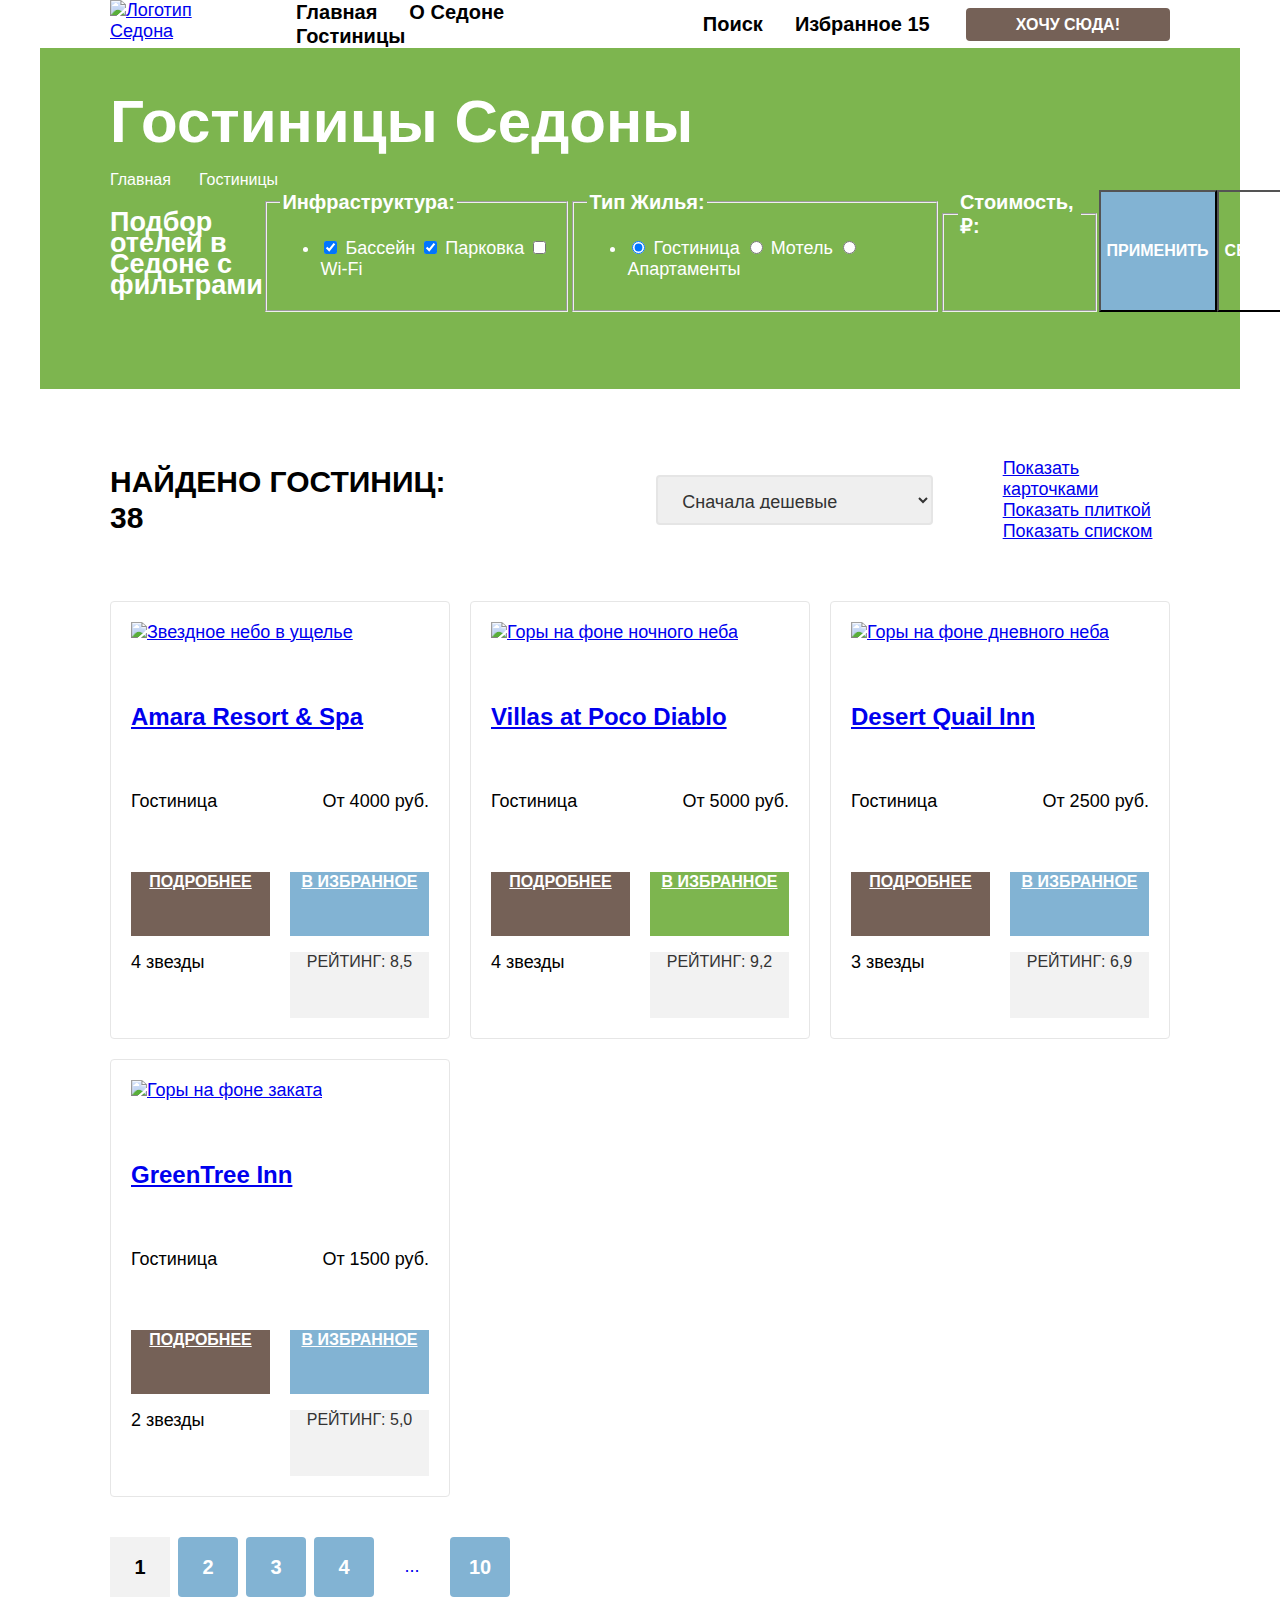
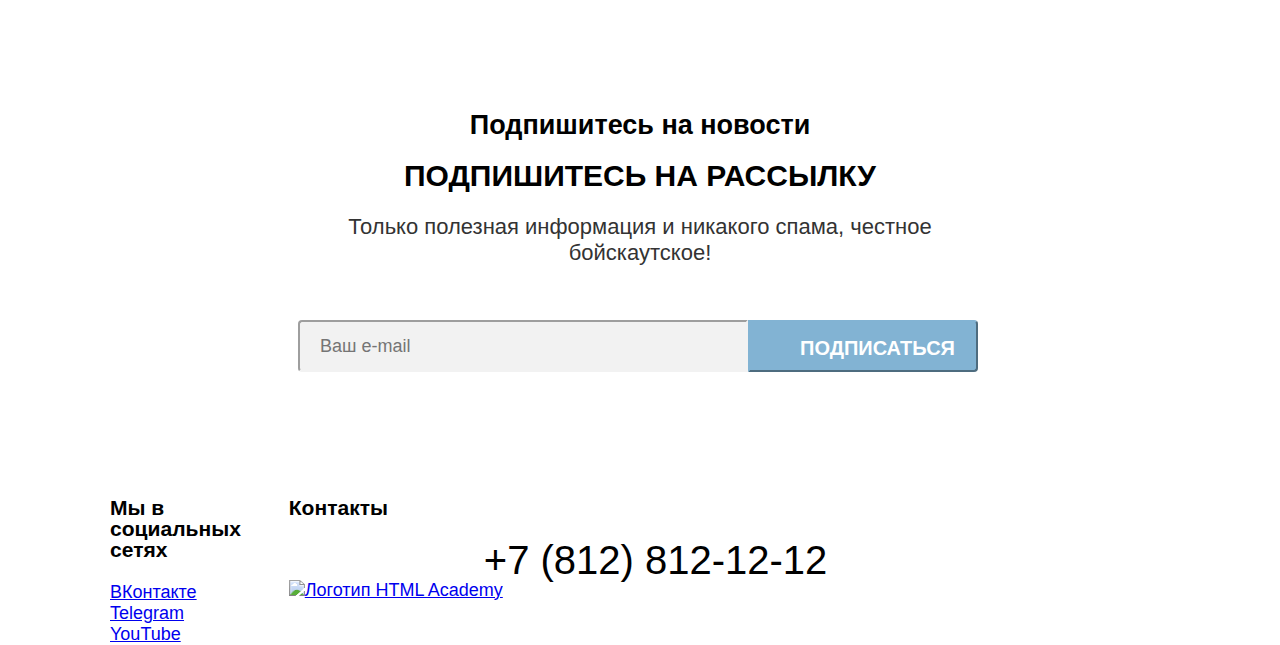
==== hotels.html @ db4caa4a "Сделала карточки товаров грид-контейнерами" ====
<!DOCTYPE html>
<html lang="ru">

  <head>
    <meta charset="utf-8">
    <title>HTML Academy: Седона</title>
    <link rel="stylesheet" href="styles/styles.css">
  </head>

  <body>
    <header class="main-header">
      <nav class="navigation">
        <a class="navigation-logo" href="index.html">
          <img class="header-logo" alt="Логотип Седона" src="images/logo-sedona.png" width="140" height="70.05 ">
        </a>

        <ul class="navigation-list">
          <li class="navigation-item">
            <a class="navigation-link" href="#">Главная</a>
          </li>
          <li class="navigation-item">
            <a class="navigation-link" href="#">О Седоне</a>
          </li>
          <li class="navigation-item">
            <a class="navigation-link  navigation-link-current" href="hotels.html">Гостиницы</a>
          </li>
        </ul>

        <ul class="navigation-list navigation-user">
          <li class="navigation-item">
            <a class="navigation-link" href="search.html">
              <span class="visually-hidden">Поиск</span>
            </a>
          </li>
          <li class="navigation-item">
            <a class="navigation-link" href="favorites.html">
              <span class="visually-hidden">Избранное</span>
              <span class="notifications-badge">15</span>
            </a>
          </li>
          <li class="navigation-item">
            <a class="button-want-here" href="#">ХОЧУ СЮДА!</a>
          </li>
        </ul>
      </nav>
    </header>


      <main class="main-container main-inner">
        <div class="select-hotels">
        <header class="inner-header">
          <h1 class="inner-header-title">Гостиницы Седоны</h1>
          <ol class="breadcrumbs">
            <li class="breadcrumbs-item">
              <a class="breadcrumbs-link" href="index.html">
                <span class="visualli-hidden">Главная</span>
              </a>
            </li>
            <li class="breadcrumbs-item">
              <a class="breadcrumbs-link" href="#">Гостиницы</a>
            </li>
          </ol>
        </header>

        <section class="catalog-hotels">
          <h2 class="visualli-hidden">Подбор отелей в Седоне с фильтрами</h2>
          <form class="catalog-filter" action="https://echo.htmlacademy.ru/" method="get">

            <div class="filter-group">
            <fieldset class="catalog-filter-group">
              <legend class="catalog-filter-title">Инфраструктура:</legend>
              <ul class="catalog-filter-list">
                <li class="catalog-filter-item">
                  <label class="control">
                    <input class="control-input" type="checkbox" name="pool" checked>
                    Бассейн
                  </label>
                  <label class="control">
                    <input class="control-input" type="checkbox" name="parking" checked>
                    Парковка
                  </label>
                  <label class="control">
                    <input class="control-input" type="checkbox" name="wi-fi">
                    Wi-Fi
                  </label>
                </li>
              </ul>
            </fieldset>

            <fieldset class="catalog-filter-group">
              <legend class="catalog-filter-title">Тип Жилья:</legend>
              <ul class="catalog-filter-list">
                <li class="catalog-filter-item">
                  <label class="control">
                    <input class="control-input" type="radio" name="hotels-group" value="hotel" checked>
                    Гостиница
                  </label>
                  <label class="control">
                    <input class="control-input" type="radio" name="hotels-group" value="motel">
                    Мотель
                  </label>
                  <label class="control">
                    <input class="control-input" type="radio" name="hotels-group" value="apartments">
                    Апартаменты
                  </label>
                </li>
              </ul>
            </fieldset>

            <fieldset class="catalog-filter-group">
              <legend class="catalog-filter-title">Стоимость, ₽:</legend>
            </fieldset>

            <button class="button-filter" type="submit">Применить</button>
            <button class="button-clear" type="reset">Сбросить</button>
          </div>
          </form>
        </section>
      </div>

    <section class="hotel-cards">
      <div class="sorting-container">
      <h2 class="catalog-hotels-title">Найдено гостиниц: <span>38</span></h2>
      <select class="select-control" arial-label="Сортировка">
        <option value="cheap">Сначала дешевые</options>
        <option value="popular">Сначала популярные</options>
        <option value="expensive">Сначала дорогие</options>
      </select>

      <ul class="view-buttons">
        <li class="view-button-item">
          <a class="view-button-title" href="catalog.html?view=card">
            <span class="visually-hidden">Показать карточками</span>
            <span class="item-card"></span>
          </a>
        </li>
        <li class="view-button-item">
          <a class="view-button-title" href="catalog.html?view=tile">
            <span class="visually-hidden">Показать плиткой</span>
            <span class="item-tile"></span>
          </a>
        </li>
        <li class="view-button-item">
          <a class="view-button-title" href="catalog.html?view=list">
            <span class="visually-hidden">Показать списком</span>
            <span class="item-lisy"></span>
          </a>
        </li>
      </ul>
    </div>
    </section>

      <!-- Еще можно так написать, кнопки переключения, верно? В чем различие?
        <a href="#" class="button button-light">
          <span class="visually-hidden">Показать список</span>
        </a>
        <a class="button" href="#">
          <span class="visually-hidden">Показать карточки</span>
        </a>
 -->

      <ul class="product-list">
        <li class="product-card">
          <a class="product-card-link" href="#">
            <img class="product-card-image" src="images/hotels/AmaraResort.jpg" width="300" height="212"
              alt="Звездное небо в ущелье">
          </a>
          <a class="product-card-link" href="#">
            <h3 class="product-card-title">Amara Resort & Spa</h3>
          </a>
          <p class="product-card-type">Гостиница</p>
          <p class="product-card-price">От 4000 руб.</p>
          <a class="product-card-button" href="#">Подробнее</a>
          <a class="add-favorites-button" href="#">В избранное</a>
          <p class="product-card-stars product-card=1"><span class="visually-hidden">4 звезды</span></p>
          <p class="product-card-rating">Рейтинг: <span>8,5</span></p>
        </li>

        <li class="product-card">
          <a class="product-card-link" href="#">
            <img class="product-card-image" src="images/hotels/PocoDiablo.jpg" width="300" height="212"
              alt="Горы на фоне ночного неба">
          </a>
          <a class="product-card-link" href="#">
            <h3 class="product-card-title">Villas at Poco Diablo</h3>
          </a>
          <p class="product-card-type">Гостиница</p>
          <p class="product-card-price">От 5000 руб.</p>
          <a class="product-card-button" href="#">Подробнее</a>
          <a class="add-favorites-button take-button" href="#">В избранное</a>
          <p class="product-card-stars product-card=2"><span class="visually-hidden">4 звезды</span></p>
          <p class="product-card-rating">Рейтинг: <span>9,2</span></p>
        </li>

        <li class="product-card">
          <a class="product-card-link" href="#">
            <img class="product-card-image" src="images/hotels/DesertQuail.jpg" width="300" height="212"
              alt="Горы на фоне дневного неба">
          </a>
          <a class="product-card-link" href="#">
            <h3 class="product-card-title">Desert Quail Inn</h3>
          </a>
          <p class="product-card-type">Гостиница</p>
          <p class="product-card-price">От 2500 руб.</p>
          <a class="product-card-button" href="#">Подробнее</a>
          <a class="add-favorites-button" href="#">В избранное</a>
          <p class="product-card-stars product-card=3"><span class="visually-hidden">3 звезды</span></p>
          <p class="product-card-rating">Рейтинг: <span>6,9</span></p>
        </li>

        <li class="product-card">
          <a class="product-card-link" href="#">
            <img class="product-card-image" src="images/hotels/GreenTree.jpg" width="300" height="212"
              alt="Горы на фоне заката">
          </a>
          <a class="product-card-link" href="#">
            <h3 class="product-card-title">GreenTree Inn</h3>
          </a>
          <p class="product-card-type">Гостиница</p>
          <p class="product-card-price">От 1500 руб.</p>
          <a class="product-card-button" href="#">Подробнее</a>
          <a class="add-favorites-button" href="#">В избранное</a>
          <p class="product-card-stars product-card=4"><span class="visually-hidden">2 звезды</span></p>
          <p class="product-card-rating">Рейтинг: <span>5,0</span></p>
        </li>
      </ul>


      <ul class="pagination">
        <li class="pagination-item pagination-current">
          <a class="pagination-link pagination-current">1</a>
        </li>
        <li class="pagination-item">
          <a class="pagination-link" href="#">2</a>
        </li>
        <li class="pagination-item">
          <a class="pagination-link" href="#">3</a>
        </li>
        <li class="pagination-item">
          <a class="pagination-link" href="#">4</a>
        </li>
        <li class="pagination-item pagination-choose">
          <a class="pagination-choose-page" href="#">...</a>
        </li>
        <li class="pagination-item">
          <a class="pagination-link" href="#">10</a>
        </li>
      </ul>
    </section>

    <section class="newsletter">
      <h2 class="subscribe-title">Подпишитесь на новости</h2>
      <p class="text-about">Подпишитесь на рассылку</p>
      <p class="text-reasons">Только полезная информация и никакого спама, честное бойскаутское!</p>
      <form class="newsletter-form" action="https://echo.htmlacademy.ru/" method="post">
        <input class="mail-field-white" type="email" name="newsletter-email" id="newsletter-email" placeholder="Ваш e-mail"
          required>
        <button class="newsletter-button" type="submit">
          <span>Подписаться</span>
        </button>
      </form>
    </section>

    </main>




    <footer class="main-footer">
      <div class="page-footer-container">
      <section class="footer-sotial-media">
        <h3 class="visually-hidden">Мы в социальных сетях</h3>
        <ul class="social-media" title="Ссылки на социальные сети">
          <li class="social-img">
            <a class="social-link" href="https://vk.com/htmlacademy">
              <span class="visually-hidden">ВКонтакте</span>
            </a>
          </li>
          <li class="social-img">
            <a class="social-link" href="https://t.me/htmlacademy">
              <span class="visually-hidden">Telegram</span>
            </a>
          </li>
          <li class="social-img">
            <a class="social-link" href="https://www.youtube.com/user/htmlacademyru">
              <span class="visually-hidden">YouTube</span>
            </a>
          </li>
        </ul>
      </section>

      <section class="footer-contacts">
        <h3 class="visually-hidden">Контакты</h3>
        <a class="footer-phone" href="tel:+78128121212">+7 (812) 812-12-12</a>
        <a class="logo-link-academy" href="https://htmlacademy.ru/intensive/htmlcss">
          <img class="foter-logo-academy" src="images/logo-html-academy.png" width="115" height="32.9"
            alt="Логотип HTML Academy">
        </a>
      </section>
      </div>
    </footer>

  </body>

</html>
---- styles/styles.css ----
@font-face {
	font-family: "PT Sans";
	font-style: normal;
	font-weight: 400;
	src: url("../fonts/ptsans-400.woff2") format("woff2");
	font-display: swap;
}

@font-face {
	font-family: "PT Sans";
	font-style: normal;
	font-weight: 700;
	src: url("../fonts/ptsans-700.woff2") format("woff2");
	font-display: swap;
}

* {
	box-sizing: border-box;
}

html {
	height: 100%;
}

body {
	margin: 0 auto;
	width: 1200px;
	display: flex;
	flex-direction: column;
	min-height: 100%;
	font-family: "PT Sans", sans-serif;
	font-size: 18px;
	line-height: 21px;
	font-weight: 400;
	color: #000000;
	background-color: #ffffff;
}

/*
.visually-hidden {
  position: absolute;
  width: 1px;
  height: 1px;
  margin: -1px;
  padding: 0;
  border: 0;
  clip: rect(0 0 0 0);
  overflow: hidden;
}
	*/

.main-container {
	flex-grow: 1;
	margin: 0;
	padding: 0;
}

.navigation {
	display: grid;
	padding: 0 70px;
	grid-template-columns: 140px 1fr  auto;
  column-gap: 30px;
}

.navigation-list{
	display: flex;
  align-items: center;
	margin: 0;
	padding: 0;
	list-style: none;
	flex-wrap: wrap;
}

.navigation-link {
	font-size: 20px;
	line-height: 24px;
	font-weight: 700;
	text-decoration: none;
	color: #000000;
	text-align: center;
	padding: 20px 16px;
}

.navigation-user {
	display: flex;
	justify-content: flex-end;
	margin-left: auto;
}

.button-want-here {
	font-family: "PT Sans", sans-serif;
	width: 160px;
	border-radius: 4px;
	padding: 8px 50px;
	margin-left: 20px;
	font-size: 16px;
	line-height: 20px;
	font-weight: 700;
	text-align: center;
	text-transform: uppercase;
	color: #ffffff;
	background-color: #756157;
	text-decoration: none;
}

.first-screen {
	background-image: url("../images/divider.png"), url("../images/index-background.jpg");
	background-position: center bottom, center; /*задаем по оси х и у*/
	background-size: 100% auto, cover; /*задаем по оси х и у через запятую для каждой картинки*/
	background-repeat: no-repeat, no-repeat;
	background-color: #7db54f;
	color: #ffffff;
	font-size: 30px;
	line-height: 36px;
	font-weight: 700;
	text-align: center;
	padding: 50px 370px 82px;
}

/* более простая версия - отступы для картинки. но если вместо картинки захотят поставить что-то другое, то придется опять прописывать, а так уже минимально готовые чтобы вертска не поломалась
.image-welcome {
	margin: 51px 371px 82px 371px;
} */

.text-about {
	font-size: 30px;
	line-height: 36px;
	font-weight: 700;
	text-align: center;
	text-transform: uppercase;
	margin: 0;
	padding: 0;
	margin-bottom: 20px;
}

.text-reasons {
	font-size: 22px;
	line-height: 26px;
	font-weight: 400;
	text-align: center;
	color: #333333;
	margin: 0;
	padding: 0;
}

.advantages-wrapper{
	padding: 70px 270px 90px;
}

.advantages-list {
	display: flex;
	margin: 0;
	padding: 0;
	flex-wrap: wrap;
	list-style: none;
}


.adnantages-item {
	width: 400px;
	min-height: 385px;
}

.advantages-item-img {
	display: flex;
	width: 1200px;
}

.advantages-item-text {
	display: flex;
	flex-direction: column;
	width: 230px;
	margin: 102px 85px;
}

.advantages-item-img-text {
	flex-direction: column;
}

.advantages-title {
	width: 175px;
	text-transform: uppercase;
	text-align: center;
	font-size: 24px;
	font-weight: 700;
	line-height: 28px;
	margin: auto;
}

.advantages-description {
	text-align: center;
	color: #333333;
	margin-top: 62px;
}

.descripton-white {
	text-align: center;
}

.title-white {
	color: #ffffff;
}

.descripton-white {
	color: #ffffff;
}

.advantages-item-img {
	background-color: #82b3d3;
}

.grey-light {
	background-color: rgba(131, 179, 211, 0.12);
}

.grey-dark {
	background-color: rgba(131, 179, 211, 0.2);
}

.services-wrapper{
	padding: 64px 347px 64px;
}

.services-list {
	display: flex;
	margin: 0;
	padding: 0;
	text-align: center;
	list-style: none;
}

.services-item {
	width: 400px;
	margin: 0;
	padding: 81px 85px;
}

.services-title {
	text-transform: uppercase;
}

.services-description {
	color: #333333;
}

.search-hotels {
	text-align: center;
	padding: 96px 304px;
	}

.button-search {
	width: 380px;
	height: 52px;
	background-color: #756157;
	border: 2px solid #756157;
	border-radius: 4px;
	padding: 8px 50px;
	margin-top: 54px;
	font-family: "PT Sans", sans-serif;
	font-size: 20px;
	line-height: 36px;
	font-weight: 700;
	color: #ffffff;
	text-transform: uppercase;
}

.newsletter {
	text-align: center;
	padding: 96px 258px 104px;
}

.newsletter-index {
	background-image: url("../images/main-background-newsletter.jpg");
	background-repeat: no-repeat;
	background-size: 100% auto;
	background-color: #7db54f;
	text-align: center;
	color: #ffffff;
}

.newsletter-form {
	width: 684px;
	display: flex;
}


.mail-field {
	width: 450px;
	height: 52px;
	background-color: #ffffff;
	border-radius: 4px 0px 0px 4px;
	border-color: #ffffff;
	margin-top: 54px;
	font-family: "PT Sans", sans-serif;
	font-size: 18px;
	line-height: 24px;
	font-weight: 400;
	color: #f2f2f2;
	padding: 14px 20px;
}

.mail-field-white {
	width: 450px;
	height: 52px;
	background-color: #f2f2f2;
	border-radius: 4px 0px 0px 4px;
	border-color: #f2f2f2;
	margin-top: 54px;
	font-family: "PT Sans", sans-serif;
	font-size: 18px;
	line-height: 24px;
	font-weight: 400;
	color: #000000;
	padding: 14px 20px;
}

.newsletter-button {
	width: 230px;
	height: 52px;
	background-color: #82b3d3;
	border-radius: 0px 4px 4px 0px;
	border-color: #82b3d3;
	padding: 8px 50px;
	margin-top: 54px;
	font-family: "PT Sans", sans-serif;
	font-size: 20px;
	line-height: 36px;
	font-weight: 700;
	color: #ffffff;
	text-transform: uppercase;
	padding: 8px 50px;
}


.letter {
	color: #ffffff;
}

.page-footer-container {
	display: flex;
	width: 1060px;
  margin: 0 auto;
}

.footer-sotial-media {
	width: 150px;
	margin-right: 40px;
}

.social-media {
	list-style: none;
	margin: 0;
	padding: 0;
}

.footer-phone {
	width: 332px;
	margin: 0 195px;
	font-size: 40px;
	line-height: 40px;
	font-weight: 400;
	text-align: center;
	text-transform: uppercase;
	text-decoration: none;
	color: #000000;
}

.logo-link-academy {
	margin-left: auto;
}





.select-hotels {
	background-image: url("../images/background-hotels-filter.jpg");
	background-repeat: no-repeat;
	background-size: 100% auto;
	background-color: #7db54f;
	color: #ffffff;
	margin: 0;
	padding: 35px 70px 70px;
}



.inner-header-title {
	font-size: 60px;
	line-height: 78px;
	font-weight: 700;
	margin: 0;
	padding: 0;
	margin-bottom: 8px;
}

.breadcrumbs {
	display: flex;
	list-style: none;
	margin: 0;
	padding: 0;
}

.breadcrumbs-link {
	font-size: 16px;
	line-height: 21px;
	font-weight: 400;
	text-decoration: none;
	color: #ffffff;
	margin-right: 28px;
}


.catalog-filter-title {
	font-size: 20px;
	line-height: 24px;
	font-weight: 700;
}

.control-input {
	line-height: 23px;
}

.button-filter {
	background-color: #82b3d3;
	text-transform: uppercase;
	font-size: 16px;
	line-height: 20px;
	font-weight: 700;
	text-align: center;
	color: #ffffff;
}

.button-clear {
	text-transform: uppercase;
	font-size: 16px;
	line-height: 20px;
	font-weight: 700;
	text-align: center;
	color: #ffffff;
	background-color: transparent;
}

.sorting-container {
	display: flex;
	justify-content: flex-start;
	align-items: center;
	width: 1060px;
	margin: 50px 70px 40px;
}



.catalog-hotels-title {
	font-size: 30px;
	line-height: 36px;
	font-weight: 700;
	text-transform: uppercase;
	margin-right: 190px;
}


.select-control {
	font-family: "PT Sans", sans-serif;
	font-size: 18px;
	line-height: 21px;
	font-weight: 400;
	color: #333333;
	width: 290px;
	height: 50px;
	border-radius: 4px;
	border: 2px solid #e5e5e5;
	padding: 14px 20px;
	margin-right: 70px;
}

.view-buttons {
	margin: 0;
	padding: 0;
}

.view-button-item {
	display: flex;
}


.catalog-hotels {
	width: 1200px;
	display: flex;
}

.filter-group {
	display: flex;
	width: 1060px;
}

/* способ сверстать список карточек на флексах

.product-list {
	display: flex;
	flex-wrap: wrap;
	width: 1060px;
	margin: 0 70px;
	padding: 0;
}

.product-card {
	width: 340px;
	min-height: 438px;
	border: 1px solid;
	border-radius: 4px;
	border-color: #e6e6e6;
	display: flex;
	flex-wrap: wrap;
	margin-right: 20px;
	margin-bottom: 20px;
	padding: 20px;
}

.product-card:nth-child(3n) {
	margin-right: 0;
} */


.product-list {
	display: grid;
	grid-template-columns: repeat(3, 340px);
	/* разные вариации написания кода
	grid-template-columns: repeat(3, 1fr);
	grid-template-columns: 340px 340px 340px; */
	gap: 20px;
	list-style: none;
	width: 1060px;
	margin: 40px 70px;
	padding: 0;
}


.product-card {
	display: grid;
	grid-template-columns: 1fr 1fr;
	grid-template-rows: auto;
	gap: 16px 20px;
	width: 340px;
	min-height: 438px;
	border: 1px solid;
	border-radius: 4px;
	border-color: #e6e6e6;
	padding: 20px;

}

.product-card-link {
	margin: 0;
	padding: 0;
	grid-column: 1/3;
}

.product-card-image{
	margin: 0;
	padding: 0;
	grid-column: 1/3;
}

.product-card-title {
	font-size: 24px;
	line-height: 28px;
	font-weight: 700;
	margin: 0;
	padding: 0;
	text-decoration: none;
}

.product-card-type {
	margin: 0;
}

.product-card-price {
	text-align: right;
	margin: 0;
}

.product-card-button {
	background-color: #756157;
	text-transform: uppercase;
	font-size: 16px;
	line-height: 20px;
	font-weight: 700;
	text-align: center;
	color: #ffffff;
}

.add-favorites-button {
	background-color: #82b3d3;
	text-transform: uppercase;
	font-size: 16px;
	line-height: 20px;
	font-weight: 700;
	text-align: center;
	color: #ffffff;
}

.take-button {
	background-color: #7db54f;
}

.product-card-stars {
	margin: 0;
}

.product-card-rating {
	background-color: #f2f2f2;
	text-transform: uppercase;
	font-size: 16px;
	line-height: 20px;
	font-weight: 400;
	text-align: center;
	color: #333333;
	margin: 0;
}

.pagination {
	display: flex;
	padding: 0;
	margin: 0 70px;
}

.pagination-item {
	display: flex;
	min-width: 60px;
	min-height: 60px;
	margin-left: 8px;
}

.pagination-item:first-child {
	margin-left: 0;
}

.pagination-link {
	min-width: 60px;
	min-height: 60px;
	border-radius: 4px;
	font-size: 20px;
	line-height: 36px;
	font-weight: 700;
	background-color: #82b3d3;
	color: #ffffff;
	text-decoration: none;
	margin: auto;
	display: flex;
	justify-content: center;
	align-items: center;
}

.pagination-current {
	background-color: #f2f2f2;
	color: #000000;
}

.pagination-choose {
	background-color: initial;
	display: flex;
  align-items: center;
  justify-content: center;
}

.pagination-choose-page {
	text-decoration: none;
}
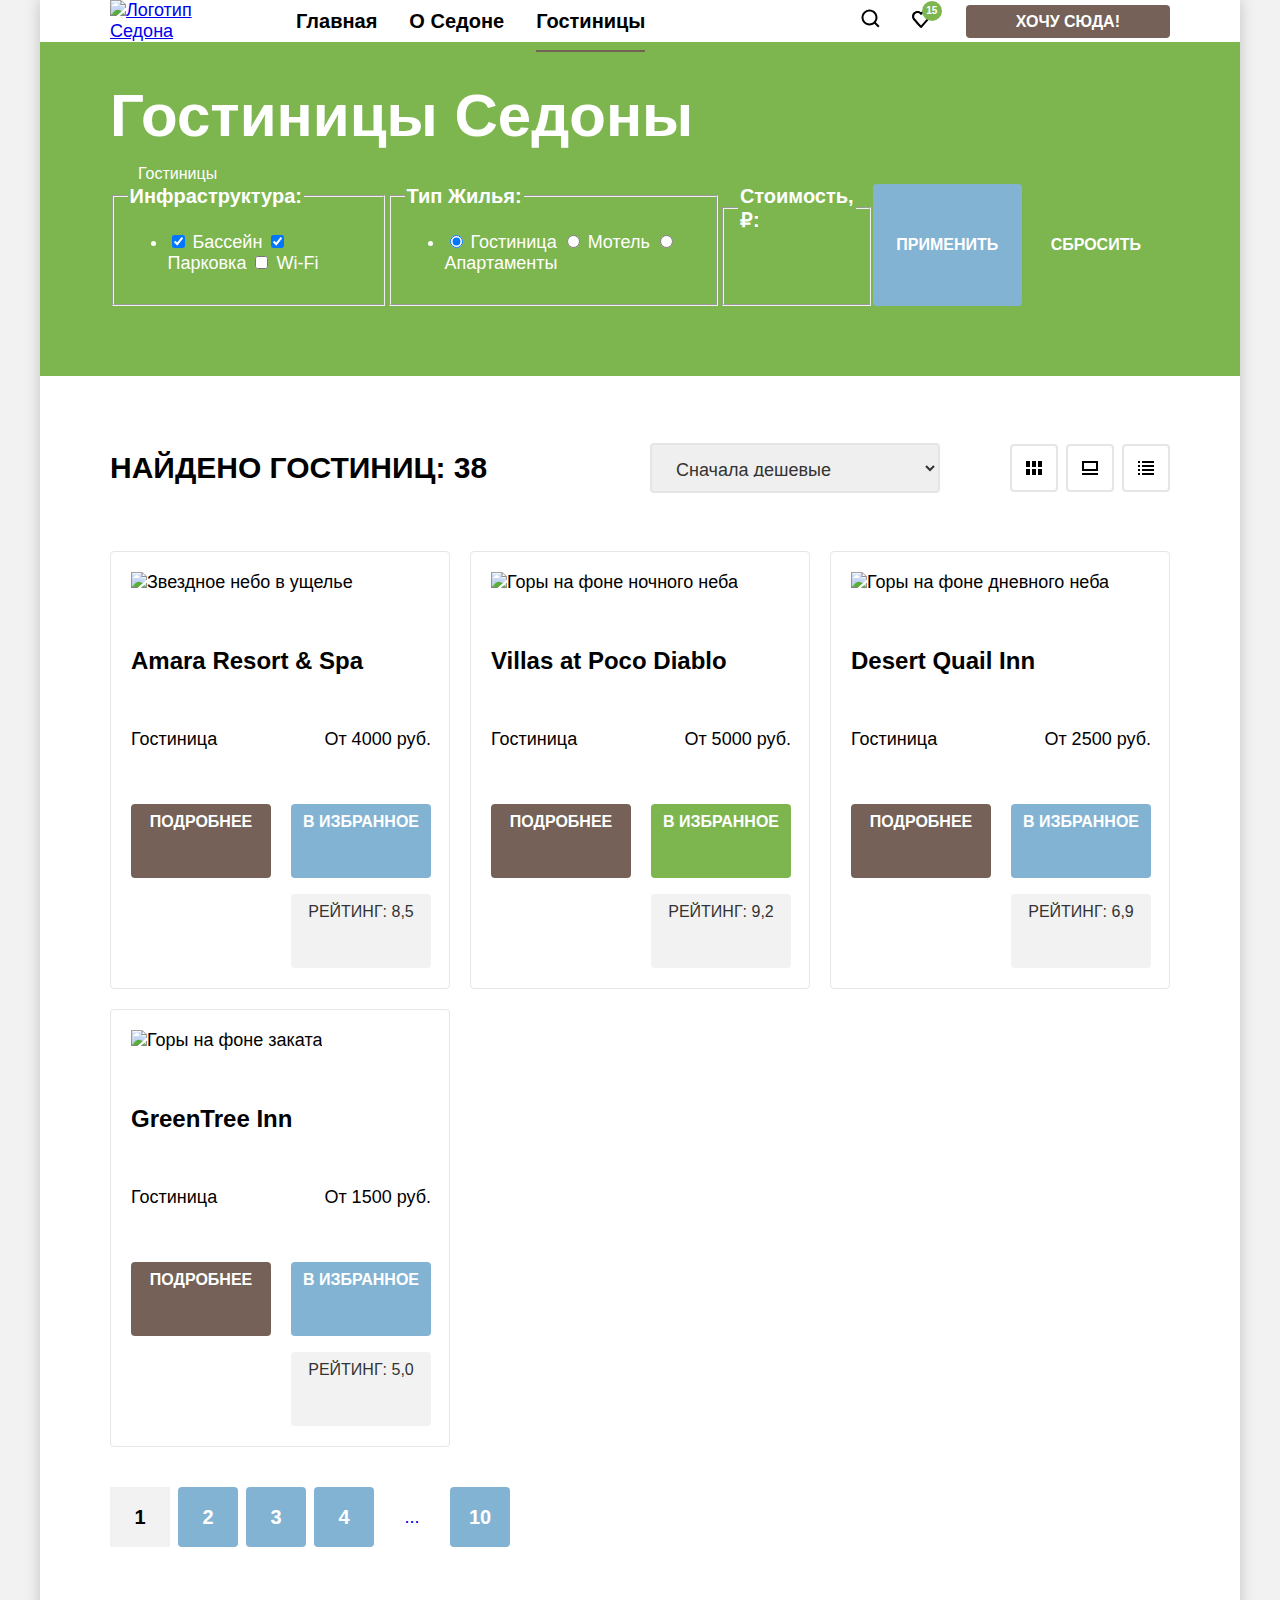
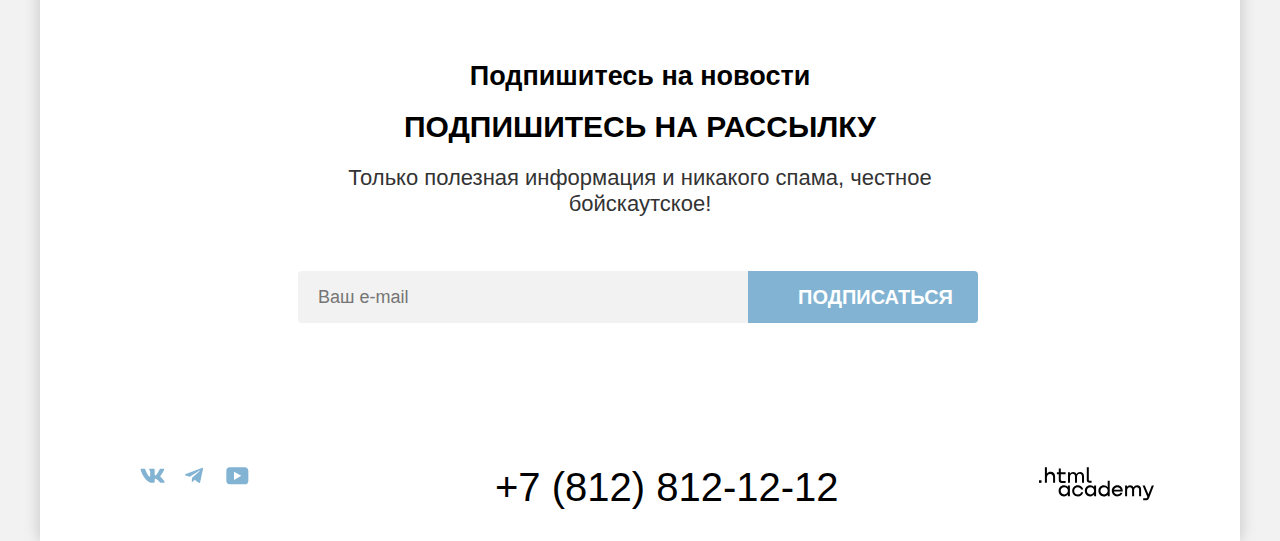
==== commit 52382053: "Декоративные элементы - сделаны" ====
--- a/hotels.html
+++ b/hotels.html
@@ -5,9 +5,11 @@
     <meta charset="utf-8">
     <title>HTML Academy: Седона</title>
     <link rel="stylesheet" href="styles/styles.css">
+    <link rel="icon" href="favicon-sedona.ico" sizes="32x32">
   </head>
 
   <body>
+    <div class="page-container">
     <header class="main-header">
       <nav class="navigation">
         <a class="navigation-logo" href="index.html">
@@ -16,30 +18,36 @@
 
         <ul class="navigation-list">
           <li class="navigation-item">
-            <a class="navigation-link" href="#">Главная</a>
+            <a class="navigation-link" href="index.html">Главная</a>
           </li>
           <li class="navigation-item">
             <a class="navigation-link" href="#">О Седоне</a>
           </li>
           <li class="navigation-item">
-            <a class="navigation-link  navigation-link-current" href="hotels.html">Гостиницы</a>
+            <a class="navigation-link navigation-link-current" href="hotels.html">Гостиницы</a>
           </li>
         </ul>
 
         <ul class="navigation-list navigation-user">
           <li class="navigation-item">
             <a class="navigation-link" href="search.html">
+              <svg aria-hidden="true" focusable="false" width="19" height="19" viewBox="0 0 19 19" fill="none" xmlns="http://www.w3.org/2000/svg">
+                <path d="M18.5 17.0083L14.8 13.3287C15.8 12.0359 16.5 10.3453 16.5 8.4558C16.5 4.08011 12.9 0.5 8.5 0.5C4.1 0.5 0.5 4.17956 0.5 8.55525C0.5 12.9309 4.1 16.511 8.5 16.511C10.3 16.511 12 15.9144 13.4 14.8204L17.1 18.5L18.5 17.0083ZM8.5 14.5221C5.2 14.5221 2.5 11.837 2.5 8.55525C2.5 5.27348 5.2 2.5884 8.5 2.5884C11.8 2.5884 14.5 5.27348 14.5 8.55525C14.5 11.837 11.8 14.5221 8.5 14.5221Z" fill="black"/>
+                </svg>
               <span class="visually-hidden">Поиск</span>
             </a>
           </li>
           <li class="navigation-item">
             <a class="navigation-link" href="favorites.html">
+              <svg aria-hidden="true" focusable="false" width="18" height="17" viewBox="0 0 18 17" fill="none" xmlns="http://www.w3.org/2000/svg">
+                <path d="M8.9 17C8.6 17 8.3 16.9 8.1 16.6C2.7 10.5 1.4 9.1 1.1 8.7C0.4 7.8 0 6.6 0 5.4C0 2.4 2.4 0 5.5 0C6.8 0 8 0.5 9 1.3C10 0.5 11.3 0 12.5 0C15.5 0 18 2.4 18 5.4C18 6.7 17.5 7.9 16.7 8.8L9.7 16.7C9.5 16.9 9.3 17 8.9 17ZM2.9 7.5C3.2 7.9 6.4 11.5 9 14.4L15.2 7.4C15.7 6.9 15.9 6.2 15.9 5.4C15.9 3.6 14.4 2.1 12.6 2.1C11.6 2.1 10.6 2.6 9.9 3.4C9.6 3.7 9.3 3.8 9 3.8C8.7 3.8 8.4 3.6 8.2 3.4C7.5 2.6 6.5 2.1 5.5 2.1C3.7 2.1 2.2 3.6 2.2 5.4C2.1 6.3 2.5 7 2.9 7.5C2.8 7.5 2.8 7.5 2.9 7.5Z" fill="black"/>
+                </svg>
               <span class="visually-hidden">Избранное</span>
               <span class="notifications-badge">15</span>
             </a>
           </li>
           <li class="navigation-item">
-            <a class="button-want-here" href="#">ХОЧУ СЮДА!</a>
+            <a class="button-want-here brown-button" href="#">ХОЧУ СЮДА!</a>
           </li>
         </ul>
       </nav>
@@ -53,7 +61,7 @@
           <ol class="breadcrumbs">
             <li class="breadcrumbs-item">
               <a class="breadcrumbs-link" href="index.html">
-                <span class="visualli-hidden">Главная</span>
+                <span class="visually-hidden">Главная</span>
               </a>
             </li>
             <li class="breadcrumbs-item">
@@ -63,7 +71,7 @@
         </header>
 
         <section class="catalog-hotels">
-          <h2 class="visualli-hidden">Подбор отелей в Седоне с фильтрами</h2>
+          <h2 class="visually-hidden">Подбор отелей в Седоне с фильтрами</h2>
           <form class="catalog-filter" action="https://echo.htmlacademy.ru/" method="get">
 
             <div class="filter-group">
@@ -111,7 +119,7 @@
               <legend class="catalog-filter-title">Стоимость, ₽:</legend>
             </fieldset>
 
-            <button class="button-filter" type="submit">Применить</button>
+            <button class="button-filter blue-button" type="submit">Применить</button>
             <button class="button-clear" type="reset">Сбросить</button>
           </div>
           </form>
@@ -120,7 +128,7 @@
 
     <section class="hotel-cards">
       <div class="sorting-container">
-      <h2 class="catalog-hotels-title">Найдено гостиниц: <span>38</span></h2>
+      <h2 class="catalog-hotels-title find-hotels">Найдено гостиниц: <span>38</span></h2>
       <select class="select-control" arial-label="Сортировка">
         <option value="cheap">Сначала дешевые</options>
         <option value="popular">Сначала популярные</options>
@@ -128,20 +136,42 @@
       </select>
 
       <ul class="view-buttons">
-        <li class="view-button-item">
+        <li class="view-button-item view-card current">
           <a class="view-button-title" href="catalog.html?view=card">
+            <svg width="16" height="14" viewBox="0 0 16 14" fill="none" xmlns="http://www.w3.org/2000/svg">
+              <path d="M4 0H0V6H4V0Z" fill="black"/>
+              <path d="M16 0H12V6H16V0Z" fill="black"/>
+              <path d="M10 0H6V6H10V0Z" fill="black"/>
+              <path d="M4 8H0V14H4V8Z" fill="black"/>
+              <path d="M16 8H12V14H16V8Z" fill="black"/>
+              <path d="M10 8H6V14H10V8Z" fill="black"/>
+            </svg>
             <span class="visually-hidden">Показать карточками</span>
             <span class="item-card"></span>
           </a>
         </li>
-        <li class="view-button-item">
+        <li class="view-button-item view-tile">
           <a class="view-button-title" href="catalog.html?view=tile">
+            <svg width="16" height="14" viewBox="0 0 16 14" fill="none" xmlns="http://www.w3.org/2000/svg">
+              <path d="M16 12H0V14H16V12Z" fill="black"/>
+              <path d="M14 2V8H2V2H14ZM16 0H0V10H16V0Z" fill="black"/>
+            </svg>
             <span class="visually-hidden">Показать плиткой</span>
             <span class="item-tile"></span>
           </a>
         </li>
-        <li class="view-button-item">
+        <li class="view-button-item view-list">
           <a class="view-button-title" href="catalog.html?view=list">
+            <svg width="16" height="14" viewBox="0 0 16 14" fill="none" xmlns="http://www.w3.org/2000/svg">
+              <path d="M2 0H0V2H2V0Z" fill="black"/>
+              <path d="M16 0H4V2H16V0Z" fill="black"/>
+              <path d="M2 4H0V6H2V4Z" fill="black"/>
+              <path d="M16 4H4V6H16V4Z" fill="black"/>
+              <path d="M2 8H0V10H2V8Z" fill="black"/>
+              <path d="M16 8H4V10H16V8Z" fill="black"/>
+              <path d="M2 12H0V14H2V12Z" fill="black"/>
+              <path d="M16 12H4V14H16V12Z" fill="black"/>
+            </svg>
             <span class="visually-hidden">Показать списком</span>
             <span class="item-lisy"></span>
           </a>
@@ -170,9 +200,9 @@
           </a>
           <p class="product-card-type">Гостиница</p>
           <p class="product-card-price">От 4000 руб.</p>
-          <a class="product-card-button" href="#">Подробнее</a>
-          <a class="add-favorites-button" href="#">В избранное</a>
-          <p class="product-card-stars product-card=1"><span class="visually-hidden">4 звезды</span></p>
+          <a class="product-card-button brown-button" href="#">Подробнее</a>
+          <a class="add-favorites-button blue-button" href="#">В избранное</a>
+          <p class="product-card-stars product-stars-4"><span class="visually-hidden">4 звезды</span></p>
           <p class="product-card-rating">Рейтинг: <span>8,5</span></p>
         </li>
 
@@ -186,9 +216,9 @@
           </a>
           <p class="product-card-type">Гостиница</p>
           <p class="product-card-price">От 5000 руб.</p>
-          <a class="product-card-button" href="#">Подробнее</a>
-          <a class="add-favorites-button take-button" href="#">В избранное</a>
-          <p class="product-card-stars product-card=2"><span class="visually-hidden">4 звезды</span></p>
+          <a class="product-card-button brown-button" href="#">Подробнее</a>
+          <a class="add-favorites-button blue-button take-button" href="#">В избранное</a>
+          <p class="product-card-stars product-stars-4"><span class="visually-hidden">4 звезды</span></p>
           <p class="product-card-rating">Рейтинг: <span>9,2</span></p>
         </li>
 
@@ -202,9 +232,9 @@
           </a>
           <p class="product-card-type">Гостиница</p>
           <p class="product-card-price">От 2500 руб.</p>
-          <a class="product-card-button" href="#">Подробнее</a>
-          <a class="add-favorites-button" href="#">В избранное</a>
-          <p class="product-card-stars product-card=3"><span class="visually-hidden">3 звезды</span></p>
+          <a class="product-card-button brown-button" href="#">Подробнее</a>
+          <a class="add-favorites-button blue-button" href="#">В избранное</a>
+          <p class="product-card-stars product-stars-3"><span class="visually-hidden">3 звезды</span></p>
           <p class="product-card-rating">Рейтинг: <span>6,9</span></p>
         </li>
 
@@ -218,9 +248,9 @@
           </a>
           <p class="product-card-type">Гостиница</p>
           <p class="product-card-price">От 1500 руб.</p>
-          <a class="product-card-button" href="#">Подробнее</a>
-          <a class="add-favorites-button" href="#">В избранное</a>
-          <p class="product-card-stars product-card=4"><span class="visually-hidden">2 звезды</span></p>
+          <a class="product-card-button brown-button" href="#">Подробнее</a>
+          <a class="add-favorites-button blue-button" href="#">В избранное</a>
+          <p class="product-card-stars product-stars-2"><span class="visually-hidden">2 звезды</span></p>
           <p class="product-card-rating">Рейтинг: <span>5,0</span></p>
         </li>
       </ul>
@@ -231,19 +261,19 @@
           <a class="pagination-link pagination-current">1</a>
         </li>
         <li class="pagination-item">
-          <a class="pagination-link" href="#">2</a>
+          <a class="pagination-link blue-button" href="#">2</a>
         </li>
         <li class="pagination-item">
-          <a class="pagination-link" href="#">3</a>
+          <a class="pagination-link blue-button" href="#">3</a>
         </li>
         <li class="pagination-item">
-          <a class="pagination-link" href="#">4</a>
+          <a class="pagination-link blue-button" href="#">4</a>
         </li>
         <li class="pagination-item pagination-choose">
           <a class="pagination-choose-page" href="#">...</a>
         </li>
         <li class="pagination-item">
-          <a class="pagination-link" href="#">10</a>
+          <a class="pagination-link blue-button" href="#">10</a>
         </li>
       </ul>
     </section>
@@ -255,7 +285,7 @@
       <form class="newsletter-form" action="https://echo.htmlacademy.ru/" method="post">
         <input class="mail-field-white" type="email" name="newsletter-email" id="newsletter-email" placeholder="Ваш e-mail"
           required>
-        <button class="newsletter-button" type="submit">
+        <button class="newsletter-button blue-button" type="submit">
           <span>Подписаться</span>
         </button>
       </form>
@@ -272,17 +302,26 @@
         <h3 class="visually-hidden">Мы в социальных сетях</h3>
         <ul class="social-media" title="Ссылки на социальные сети">
           <li class="social-img">
-            <a class="social-link" href="https://vk.com/htmlacademy">
+            <a class="social-link social-vk" href="https://vk.com/htmlacademy">
+              <svg aria-hidden="true" fucusable="folse" width="25" height="15" viewBox="0 0 25 15" fill="none" xmlns="http://www.w3.org/2000/svg">
+                <path fill-rule="evenodd" clip-rule="evenodd" d="M24.1164 1.80445C24.2824 1.25845 24.1164 0.856445 23.3214 0.856445H20.6964C20.0284 0.856445 19.7204 1.20345 19.5534 1.58645C19.5534 1.58645 18.2184 4.78245 16.3274 6.85845C15.7154 7.46045 15.4374 7.65145 15.1034 7.65145C14.9364 7.65145 14.6854 7.46045 14.6854 6.91345V1.80445C14.6854 1.14845 14.5014 0.856445 13.9454 0.856445H9.81738C9.40038 0.856445 9.14938 1.16045 9.14938 1.44945C9.14938 2.07045 10.0954 2.21445 10.1924 3.96245V7.76045C10.1924 8.59345 10.0394 8.74444 9.70538 8.74444C8.81538 8.74444 6.65038 5.53345 5.36538 1.85945C5.11638 1.14445 4.86438 0.856445 4.19338 0.856445H1.56638C0.816382 0.856445 0.666382 1.20345 0.666382 1.58645C0.666382 2.26845 1.55638 5.65645 4.81138 10.1374C6.98138 13.1974 10.0364 14.8564 12.8194 14.8564C14.4884 14.8564 14.6944 14.4884 14.6944 13.8534V11.5404C14.6944 10.8034 14.8524 10.6564 15.3814 10.6564C15.7714 10.6564 16.4384 10.8484 17.9964 12.3234C19.7764 14.0724 20.0694 14.8564 21.0714 14.8564H23.6964C24.4464 14.8564 24.8224 14.4884 24.6064 13.7604C24.3684 13.0364 23.5184 11.9854 22.3914 10.7384C21.7794 10.0284 20.8614 9.26345 20.5824 8.88045C20.1934 8.38945 20.3044 8.17044 20.5824 7.73345C20.5824 7.73345 23.7824 3.30745 24.1154 1.80445H24.1164Z" fill="#83B3D3"/>
+                </svg>
               <span class="visually-hidden">ВКонтакте</span>
             </a>
           </li>
           <li class="social-img">
-            <a class="social-link" href="https://t.me/htmlacademy">
+            <a class="social-link social-telegram" href="https://t.me/htmlacademy">
+              <svg aria-hidden="true" fucusable="folse" width="18" height="16" viewBox="0 0 18 16" fill="none" xmlns="http://www.w3.org/2000/svg">
+                <path d="M16.785 0.955705L0.840489 7.1042C-0.247661 7.54126 -0.241365 8.14828 0.640845 8.41897L4.73445 9.69597L14.2058 3.72014C14.6537 3.44766 15.0629 3.59424 14.7265 3.89281L7.05283 10.8183H7.05103L7.05283 10.8192L6.77045 15.0387C7.18413 15.0387 7.36669 14.8489 7.59871 14.625L9.58705 12.6915L13.7229 15.7464C14.4855 16.1664 15.0332 15.9506 15.2229 15.0405L17.9379 2.2453C18.2158 1.13107 17.5126 0.626562 16.785 0.955705Z" fill="#83B3D3"/>
+                </svg>
               <span class="visually-hidden">Telegram</span>
             </a>
           </li>
           <li class="social-img">
-            <a class="social-link" href="https://www.youtube.com/user/htmlacademyru">
+            <a class="social-link social-youtube" href="https://www.youtube.com/user/htmlacademyru">
+              <svg aria-hidden="true" fucusable="folse" width="23" height="18" viewBox="0 0 23 18" fill="none" xmlns="http://www.w3.org/2000/svg">
+                <path d="M18.9402 0.356445H3.50738C1.64668 0.356445 0.333252 1.9502 0.333252 3.75645V13.8502C0.333252 15.7627 1.64668 17.3564 3.50738 17.3564H19.1591C20.8009 17.3564 22.3333 15.7627 22.3333 13.9564V3.75645C22.1143 1.9502 20.8009 0.356445 18.9402 0.356445ZM7.99494 12.8939V4.81894L15.3283 8.85645L7.99494 12.8939Z" fill="#83B3D3"/>
+              </svg>
               <span class="visually-hidden">YouTube</span>
             </a>
           </li>
@@ -293,13 +332,26 @@
         <h3 class="visually-hidden">Контакты</h3>
         <a class="footer-phone" href="tel:+78128121212">+7 (812) 812-12-12</a>
         <a class="logo-link-academy" href="https://htmlacademy.ru/intensive/htmlcss">
-          <img class="foter-logo-academy" src="images/logo-html-academy.png" width="115" height="32.9"
-            alt="Логотип HTML Academy">
+          <svg width="115" height="34" viewBox="0 0 115 34" fill="none" xmlns="http://www.w3.org/2000/svg">
+            <path d="M0 13.2564V15.8564H2.5V13.2564H0Z" fill="black"/>
+            <path d="M11.6 4.85645C10 4.85645 8.8 5.55645 8 6.55645H7.9V0.356445H5.9V15.8564H7.9V10.5564C7.9 8.45645 9.2 6.95645 11.2 6.95645C13 6.95645 14.1 8.35645 14.1 10.1564V15.8564H16.1V9.75644C16.2 6.75644 14.3 4.85645 11.6 4.85645Z" fill="black"/>
+            <path d="M26.6 5.15645H21.8V1.45645H19.8V5.25645H17.9V7.25645H19.8V13.2564C19.8 14.9564 20.8 15.9564 22.5 15.9564H26.6V13.9564H22.9C22.2 13.9564 21.8 13.5564 21.8 12.8564V7.15645H26.6V5.15645Z" fill="black"/>
+            <path d="M41.1 4.95645C39.5 4.95645 38.2 5.75644 37.6 7.05645H37.5C36.9 5.85645 35.7 4.95645 34.1 4.95645C32.7 4.95645 31.6 5.75645 31 6.75645H30.9V5.15645H29V15.7564H31V10.3564C31 8.35645 32 6.85645 33.6 6.85645C35.1 6.85645 36 7.85645 36 9.45645V15.7564H38V10.1564C38 7.75645 39.4 6.85645 40.6 6.85645C42.1 6.85645 43 7.85645 43 9.45645V15.7564H45V9.25644C45.1 6.75644 43.6 4.95645 41.1 4.95645Z" fill="black"/>
+            <path d="M47.8 13.0564C47.8 14.7564 48.8 15.7564 50.6 15.7564H52.6V13.7564H50.9C50.2 13.7564 49.8 13.3564 49.8 12.6564V0.356445H47.8V13.0564Z" fill="black"/>
+            <path d="M28.9 20.0564C28 18.9564 26.7 18.2564 25 18.2564C21.9 18.2564 19.6 20.5564 19.6 23.8564C19.6 27.1564 21.9 29.4564 25 29.4564C26.8 29.4564 28 28.6564 28.8 27.5564H28.9V29.1564H30.9V18.5564H28.9V20.0564ZM25.3 27.4564C23.1 27.4564 21.7 25.8564 21.7 23.8564C21.7 21.8564 23.1 20.2564 25.3 20.2564C27.5 20.2564 28.9 21.8564 28.9 23.8564C28.9 25.7564 27.5 27.4564 25.3 27.4564Z" fill="black"/>
+            <path d="M44.2 22.3564C43.7 19.9564 41.6 18.2564 38.8 18.2564C35.4 18.2564 33.2 20.7564 33.2 23.8564C33.2 26.9564 35.4 29.4564 38.8 29.4564C41.6 29.4564 43.7 27.6564 44.2 25.2564H42.1C41.7 26.5564 40.4 27.5564 38.8 27.5564C36.6 27.5564 35.2 25.9564 35.2 23.9564C35.2 21.9564 36.6 20.3564 38.8 20.3564C40.4 20.3564 41.6 21.3564 42.1 22.5564H44.2V22.3564Z" fill="black"/>
+            <path d="M55.1 20.0564C54.2 18.9564 52.9 18.2564 51.2 18.2564C48.1 18.2564 45.8 20.5564 45.8 23.8564C45.8 27.1564 48.1 29.4564 51.2 29.4564C53 29.4564 54.2 28.6564 55 27.5564H55.1V29.1564H57.1V18.5564H55.1V20.0564ZM51.5 27.4564C49.3 27.4564 47.9 25.8564 47.9 23.8564C47.9 21.8564 49.3 20.2564 51.5 20.2564C53.7 20.2564 55.1 21.8564 55.1 23.8564C55.1 25.7564 53.6 27.4564 51.5 27.4564Z" fill="black"/>
+            <path d="M68.7 20.1564C67.8 19.0564 66.5 18.2564 64.8 18.2564C61.7 18.2564 59.4 20.5564 59.4 23.8564C59.4 27.1564 61.6 29.4564 64.8 29.4564C66.5 29.4564 67.8 28.6564 68.6 27.6564H68.7V29.1564H70.7V13.7564H68.7V20.1564ZM65.1 27.4564C62.9 27.4564 61.5 25.8564 61.5 23.8564C61.5 21.8564 62.9 20.2564 65.1 20.2564C67.3 20.2564 68.7 21.8564 68.7 23.8564C68.6 25.8564 67.2 27.4564 65.1 27.4564Z" fill="black"/>
+            <path d="M78.3 18.2564C75 18.2564 72.8 20.7564 72.8 23.8564C72.8 26.8564 74.9 29.4564 78.3 29.4564C80.8 29.4564 82.8 28.1564 83.5 25.8564H81.4C80.9 26.8564 79.8 27.4564 78.4 27.4564C76.5 27.4564 75.1 26.1564 75 24.5564H83.8C84 20.9564 81.8 18.2564 78.3 18.2564ZM78.3 20.1564C80 20.1564 81.3 21.1564 81.6 22.7564H75.1C75.4 21.2564 76.6 20.1564 78.3 20.1564Z" fill="black"/>
+            <path d="M98.2 18.2564C96.6 18.2564 95.3 19.0564 94.6 20.2564H94.5C93.9 19.0564 92.7 18.2564 91.1 18.2564C89.7 18.2564 88.6 18.9564 88 20.0564V18.5564H86.1V29.1564H88.1V23.7564C88.1 21.7564 89.1 20.3564 90.7 20.2564C92.2 20.2564 93.1 21.2564 93.1 22.8564V29.1564H95.1V23.5564C95.1 21.1564 96.5 20.2564 97.7 20.2564C99.2 20.2564 100.1 21.2564 100.1 22.8564V29.1564H102.1V22.6564C102.2 20.0564 100.7 18.2564 98.2 18.2564Z" fill="black"/>
+            <path d="M109.4 27.3564L105.8 18.4564H103.6L108.4 30.0564C108.1 30.9564 107.7 31.2564 106.7 31.2564H104.2V33.2564H106.7C108.5 33.2564 109.5 32.4564 110.2 30.6564L114.9 18.4564H112.8L109.4 27.3564Z" fill="black"/>
+            </svg>
         </a>
       </section>
       </div>
     </footer>
 
+  </div>
   </body>
 
 </html>
--- a/styles/styles.css
+++ b/styles/styles.css
@@ -33,10 +33,15 @@
 	line-height: 21px;
 	font-weight: 400;
 	color: #000000;
+	background-color: rgba(242, 242, 242, 1);
+}
+
+.page-container {
 	background-color: #ffffff;
-}
-
-/*
+	box-shadow: 0 0 15px 0 rgba(0, 0, 0, 0.2); 
+}
+
+
 .visually-hidden {
   position: absolute;
   width: 1px;
@@ -47,7 +52,7 @@
   clip: rect(0 0 0 0);
   overflow: hidden;
 }
-	*/
+	
 
 .main-container {
 	flex-grow: 1;
@@ -72,6 +77,7 @@
 }
 
 .navigation-link {
+	position: relative;
 	font-size: 20px;
 	line-height: 24px;
 	font-weight: 700;
@@ -81,11 +87,54 @@
 	padding: 20px 16px;
 }
 
+
+.navigation-link-current::before {
+	position: absolute;
+	right: 16px;
+	bottom: 0px;
+	left: 16px;
+	height: 2px;
+	background-color: #756257;
+	content: "";
+}
+
+.notifications-badge {
+    position: absolute;
+    top: 11px;
+    right: 4px;
+    z-index: 1;
+    width: 20px;
+    height: 20px;
+    text-align: center;
+    padding: 5px 4px;
+    font-size: 10px;
+    line-height: 10px;
+    border-radius: 50%;
+    color: #ffffff;
+    background-color: #7db54f;
+    text-decoration: none;
+}
+
 .navigation-user {
 	display: flex;
 	justify-content: flex-end;
 	margin-left: auto;
 }
+
+/* способ вставления иконки при помощи фонового изображения (не позволяет менять цвет этой иконки)
+.navigation-user .navigation-item:nth-child(1) .navigation-link {
+	background-image: url("../images/icon/icon-search.svg");
+	background-repeat: no-repeat;
+	background-position: center;
+	background-size: 18px 18px;
+}
+
+.navigation-user .navigation-item:nth-child(2) .navigation-link {
+	background-image: url("../images/icon/icon-favorites.svg");
+	background-repeat: no-repeat;
+	background-position: center;
+	background-size: 18px 18px;
+} */
 
 .button-want-here {
 	font-family: "PT Sans", sans-serif;
@@ -101,6 +150,26 @@
 	color: #ffffff;
 	background-color: #756157;
 	text-decoration: none;
+}
+
+.brown-button:hover,
+.brown-button:focus {
+	background-color: #615048;
+}
+
+.brown-button:active {
+	background-color: rgba(117, 97, 87, 1);
+	color: rgba(255, 255, 255, 0.3);
+}
+
+.blue-button:hover,
+.blue-button:focus {
+	background-color: #68a2ca;
+}
+
+.blue-button:active {
+	background-color: rgba(130, 179, 211, 1);
+	color: rgba(255, 255, 255, 0.3);
 }
 
 .first-screen {
@@ -148,6 +217,7 @@
 }
 
 .advantages-list {
+
 	display: flex;
 	margin: 0;
 	padding: 0;
@@ -171,7 +241,9 @@
 	flex-direction: column;
 	width: 230px;
 	margin: 102px 85px;
-}
+	position: relative;
+}
+
 
 .advantages-item-img-text {
 	flex-direction: column;
@@ -185,6 +257,21 @@
 	font-weight: 700;
 	line-height: 28px;
 	margin: auto;
+}
+
+.advantages-title::after {
+position: absolute;
+right: 85px;
+top: 86px;
+left: 85px;
+width: 60px;
+height: 2px;
+background-color: rgba(0, 0, 0, 0.3);
+content: "";
+}
+
+.title-white::after {
+	background-color: rgba(255, 255, 255, 0.3);
 }
 
 .advantages-description {
@@ -262,6 +349,7 @@
 	font-weight: 700;
 	color: #ffffff;
 	text-transform: uppercase;
+	cursor: pointer;
 }
 
 .newsletter {
@@ -297,6 +385,7 @@
 	font-weight: 400;
 	color: #f2f2f2;
 	padding: 14px 20px;
+	border: none;
 }
 
 .mail-field-white {
@@ -312,6 +401,7 @@
 	font-weight: 400;
 	color: #000000;
 	padding: 14px 20px;
+	border: none;
 }
 
 .newsletter-button {
@@ -329,11 +419,18 @@
 	color: #ffffff;
 	text-transform: uppercase;
 	padding: 8px 50px;
+	border: none;
+	cursor: pointer;
 }
 
 
 .letter {
 	color: #ffffff;
+}
+
+
+.main-footer {
+	padding: 40px 70px 30px;
 }
 
 .page-footer-container {
@@ -348,10 +445,27 @@
 }
 
 .social-media {
+	display: flex;
 	list-style: none;
 	margin: 0;
-	padding: 0;
-}
+	padding: 0px 10px;
+}
+
+
+.social-link {
+	background-repeat: no-repeat;
+	background-position: center;
+	padding: 20px;
+}
+
+/* как покрасить картинки или svg - этот не сработал
+.social-link svg:hover {
+	background-color: #68a2ca;
+}
+
+.footer-contacts:hover {
+	color: #756157;
+} */
 
 .footer-phone {
 	width: 332px;
@@ -365,11 +479,22 @@
 	color: #000000;
 }
 
+
+a[href^="tel:"]:hover {
+  font-size: 40px;
+  line-height: 40px;
+  text-decoration: none;
+  color: #756157;
+}
+
+
 .logo-link-academy {
 	margin-left: auto;
 }
 
-
+.logo-link-academy:hover {
+	color: #756157;
+}
 
 
 
@@ -429,6 +554,11 @@
 	font-weight: 700;
 	text-align: center;
 	color: #ffffff;
+	cursor: pointer;
+	border: none;
+	border-radius: 4px;
+	background-color: #82b3d3;
+	width: 190px;
 }
 
 .button-clear {
@@ -439,6 +569,11 @@
 	text-align: center;
 	color: #ffffff;
 	background-color: transparent;
+	cursor: pointer;
+	border: none;
+	border-radius: 4px;
+	background-color: none;
+	width: 190px;
 }
 
 .sorting-container {
@@ -456,7 +591,6 @@
 	line-height: 36px;
 	font-weight: 700;
 	text-transform: uppercase;
-	margin-right: 190px;
 }
 
 
@@ -474,15 +608,28 @@
 	margin-right: 70px;
 }
 
+.find-hotels {
+	margin-right: auto;
+}
+
 .view-buttons {
-	margin: 0;
-	padding: 0;
-}
-
-.view-button-item {
-	display: flex;
-}
-
+	display: grid;
+	grid-template-columns: repeat(3, 48px);
+	column-gap: 8px;
+	list-style: none;
+	align-items: center;
+	padding-inline-start: 0px;
+}
+
+.view-button-title {
+	display: flex;
+	justify-content: center;
+	border: 2px solid #e5e5e5;
+	border-radius: 4px;
+	width: 48px;
+	height: 48px;
+	align-items: center;
+}
 
 .catalog-hotels {
 	width: 1200px;
@@ -554,6 +701,8 @@
 	margin: 0;
 	padding: 0;
 	grid-column: 1/3;
+	text-decoration: none;
+	color: #000000;
 }
 
 .product-card-image{
@@ -568,7 +717,6 @@
 	font-weight: 700;
 	margin: 0;
 	padding: 0;
-	text-decoration: none;
 }
 
 .product-card-type {
@@ -588,6 +736,11 @@
 	font-weight: 700;
 	text-align: center;
 	color: #ffffff;
+	text-decoration: none;
+	padding: 8px 0px;
+	border-radius: 4px;
+	background-color: #756157;
+	width: 140px;
 }
 
 .add-favorites-button {
@@ -598,15 +751,55 @@
 	font-weight: 700;
 	text-align: center;
 	color: #ffffff;
+	text-decoration: none;
+	padding: 8px 0px;
+	border-radius: 4px;
+	background-color: #82b3d3;
+	width: 140px;
 }
 
 .take-button {
 	background-color: #7db54f;
 }
 
+
 .product-card-stars {
 	margin: 0;
 }
+
+/* этот способ почему-то не сработал
+.product-card-stars {
+	margin: 0;
+	width: 100%;
+	height: 17px;
+	background-image: url("../images/icon/icon-star.png");
+	background-repeat: space;
+}
+
+.product-stars-6 {
+	width: 140px;
+}
+
+.product-stars-5 {
+	width: 116px;
+}
+
+.product-stars-4 {
+	width: 92px;
+}
+
+.product-stars-3 {
+	width: 68px;
+}
+
+.product-stars-2 {
+	width: 44px;
+}
+
+.product-stars-1 {
+	width: 20px;
+} */
+
 
 .product-card-rating {
 	background-color: #f2f2f2;
@@ -617,6 +810,10 @@
 	text-align: center;
 	color: #333333;
 	margin: 0;
+	padding: 8px 0px;
+	border-radius: 4px;
+	background-color: #f2f2f2;
+	width: 140px;
 }
 
 .pagination {
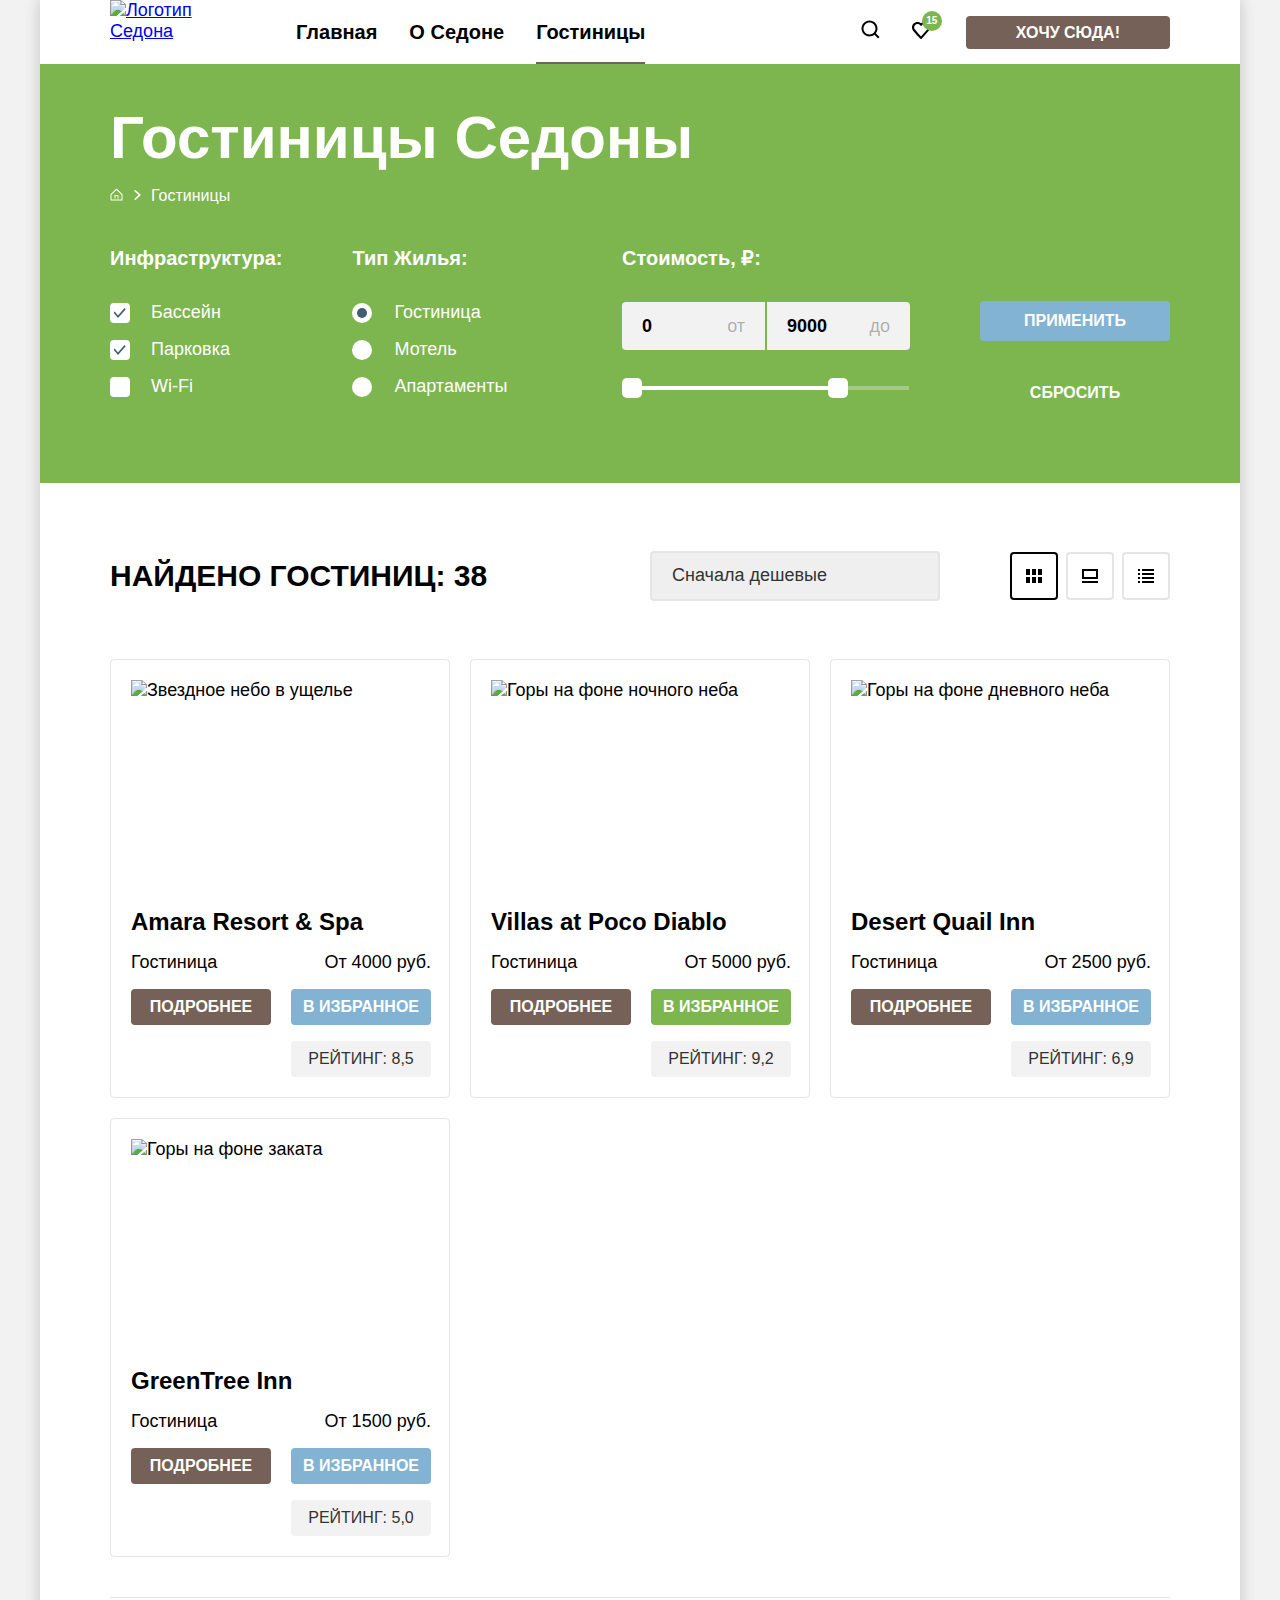
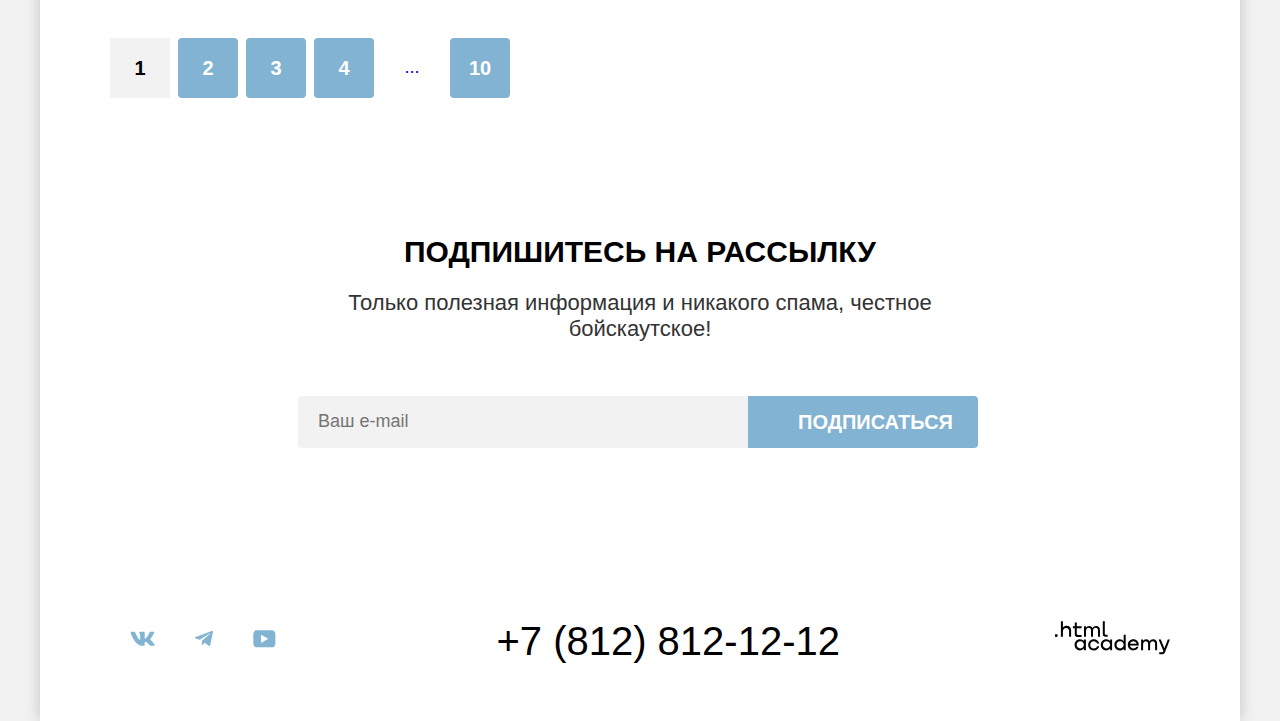
==== commit ec244424: "Свёрстано модальное окно в html" ====
--- a/hotels.html
+++ b/hotels.html
@@ -61,6 +61,10 @@
           <ol class="breadcrumbs">
             <li class="breadcrumbs-item">
               <a class="breadcrumbs-link" href="index.html">
+                <svg width="13" height="13" viewBox="0 0 13 13" fill="none" xmlns="http://www.w3.org/2000/svg">
+                  <path d="M6.5 0.5L0.5 6.30006V12.5001H12.5V6.30006L6.5 0.5ZM11.5 11.5001H1.5V6.70005L6.5 1.9L11.5 6.70005V11.5001Z" fill="white"/>
+                  <path d="M4.5 10.5001H5.5V8.00005H7.5V10.5001H8.5V7.00005H4.5V10.5001Z" fill="white"/>
+                </svg>
                 <span class="visually-hidden">Главная</span>
               </a>
             </li>
@@ -81,15 +85,18 @@
                 <li class="catalog-filter-item">
                   <label class="control">
                     <input class="control-input" type="checkbox" name="pool" checked>
-                    Бассейн
+                    <span class="control-mark"></span>
+                    <span class="control-label">Бассейн</span>
                   </label>
                   <label class="control">
                     <input class="control-input" type="checkbox" name="parking" checked>
-                    Парковка
+                    <span class="control-mark"></span>
+                    <span class="control-label">Парковка</span>
                   </label>
                   <label class="control">
                     <input class="control-input" type="checkbox" name="wi-fi">
-                    Wi-Fi
+                    <span class="control-mark"></span>
+                    <span class="control-label">Wi-Fi</span>
                   </label>
                 </li>
               </ul>
@@ -101,26 +108,50 @@
                 <li class="catalog-filter-item">
                   <label class="control">
                     <input class="control-input" type="radio" name="hotels-group" value="hotel" checked>
-                    Гостиница
+                    <span class="control-mark"></span>
+                    <span class="control-label">Гостиница</span>
                   </label>
                   <label class="control">
                     <input class="control-input" type="radio" name="hotels-group" value="motel">
-                    Мотель
+                    <span class="control-mark"></span>
+                    <span class="control-label">Мотель</span>
                   </label>
                   <label class="control">
                     <input class="control-input" type="radio" name="hotels-group" value="apartments">
-                    Апартаменты
+                    <span class="control-mark"></span>
+                    <span class="control-label">Апартаменты</span>
                   </label>
                 </li>
               </ul>
             </fieldset>
-
+            </div>
+
+            <div class="filter-group">
             <fieldset class="catalog-filter-group">
               <legend class="catalog-filter-title">Стоимость, ₽:</legend>
+              <div class="range-input-container">
+                <label class="range-price"><span>от</span>
+                  <input class="range-input range-input-min" type="number" name="min-price" value="0">
+                </label>
+                <label class="range-price"><span>до</span>
+                  <input class="range-input range-input-max" type="number" name="max-price" value="9000">
+                </label>
+              </div>
+              <div class="range-scale">
+                <div class="range-chosen-area" style="left: 0%; right: 61px">
+                  <button class="range-button range-button-min" type="button">
+                    <span class="visually-hidden">Изменить минимальную цену</span>
+                  </button>
+                  <button class="range-button range-button-max" type="button">
+                    <span class="visually-hidden">Изменить максимальную цену</span>
+                  </button>
+                </div>
             </fieldset>
 
+            <div class="button-filter-group">
             <button class="button-filter blue-button" type="submit">Применить</button>
             <button class="button-clear" type="reset">Сбросить</button>
+          </div>
           </div>
           </form>
         </section>
@@ -136,8 +167,8 @@
       </select>
 
       <ul class="view-buttons">
-        <li class="view-button-item view-card current">
-          <a class="view-button-title" href="catalog.html?view=card">
+        <li class="view-button-item view-card">
+          <a class="view-button-title view-button-current" href="catalog.html?view=card">
             <svg width="16" height="14" viewBox="0 0 16 14" fill="none" xmlns="http://www.w3.org/2000/svg">
               <path d="M4 0H0V6H4V0Z" fill="black"/>
               <path d="M16 0H12V6H16V0Z" fill="black"/>
@@ -279,7 +310,7 @@
     </section>
 
     <section class="newsletter">
-      <h2 class="subscribe-title">Подпишитесь на новости</h2>
+      <h2 class="subscribe-title visually-hidden">Подпишитесь на новости</h2>
       <p class="text-about">Подпишитесь на рассылку</p>
       <p class="text-reasons">Только полезная информация и никакого спама, честное бойскаутское!</p>
       <form class="newsletter-form" action="https://echo.htmlacademy.ru/" method="post">
--- a/styles/styles.css
+++ b/styles/styles.css
@@ -67,6 +67,19 @@
   column-gap: 30px;
 }
 
+.header-logo {
+	display:block;
+	margin-bottom: -6px;
+}
+
+.navigation-logo:hover {
+	opacity: 0.7;
+}
+
+.navigation-logo:active {
+	opacity: 0.3;
+}
+
 .navigation-list{
 	display: flex;
   align-items: center;
@@ -85,6 +98,7 @@
 	color: #000000;
 	text-align: center;
 	padding: 20px 16px;
+	display: block;
 }
 
 
@@ -103,7 +117,7 @@
     top: 11px;
     right: 4px;
     z-index: 1;
-    width: 20px;
+    min-width: 20px;
     height: 20px;
     text-align: center;
     padding: 5px 4px;
@@ -191,6 +205,11 @@
 	margin: 51px 371px 82px 371px;
 } */
 
+.image-welcome,
+.advantage-img {
+	display: block;
+}
+
 .text-about {
 	font-size: 30px;
 	line-height: 36px;
@@ -257,18 +276,22 @@
 	font-weight: 700;
 	line-height: 28px;
 	margin: auto;
-}
+	position: relative;
+}
+
 
 .advantages-title::after {
-position: absolute;
-right: 85px;
-top: 86px;
-left: 85px;
-width: 60px;
-height: 2px;
-background-color: rgba(0, 0, 0, 0.3);
-content: "";
-}
+	position: absolute;
+	left: 50%;
+	width: 60px;
+	height: 2px;
+	background-color: rgba(0, 0, 0, 0.3);
+	content: "";
+	transform: translateX(-50%);
+	bottom: -32px;
+	}
+
+
 
 .title-white::after {
 	background-color: rgba(255, 255, 255, 0.3);
@@ -437,18 +460,15 @@
 	display: flex;
 	width: 1060px;
   margin: 0 auto;
-}
-
-.footer-sotial-media {
-	width: 150px;
-	margin-right: 40px;
-}
+	justify-content: space-between;
+	align-items: center;
+}
+
 
 .social-media {
 	display: flex;
 	list-style: none;
-	margin: 0;
-	padding: 0px 10px;
+	padding: 0px;
 }
 
 
@@ -456,20 +476,17 @@
 	background-repeat: no-repeat;
 	background-position: center;
 	padding: 20px;
-}
-
-/* как покрасить картинки или svg - этот не сработал
-.social-link svg:hover {
-	background-color: #68a2ca;
-}
-
-.footer-contacts:hover {
-	color: #756157;
+	display: block;
+}
+
+/* способ не сработал, почему????
+.a svg:hover path {
+	fill: #756157;
 } */
 
+
 .footer-phone {
-	width: 332px;
-	margin: 0 195px;
+	width: 330px;
 	font-size: 40px;
 	line-height: 40px;
 	font-weight: 400;
@@ -477,6 +494,7 @@
 	text-transform: uppercase;
 	text-decoration: none;
 	color: #000000;
+  margin-right: 210px;
 }
 
 
@@ -492,16 +510,71 @@
 	margin-left: auto;
 }
 
-.logo-link-academy:hover {
-	color: #756157;
-}
-
-
+.logo-link-academy:hover path{
+	fill: #756157;
+}
+
+
+.modal-container {
+  position: fixed;
+  top: 0;
+  left: 0;
+  display: flex;
+  width: 100%;
+  height: 100%;
+  background-color: rgba(242, 242, 242, 0.8);
+  /* background-color: #f2f2f2;
+  opacity: 80%; 
+  можно еще так записать перекрытие цвета на прозрачность*/
+}
+
+.modal {
+  position: relative;
+  margin: auto;
+  padding: 64px 70px;
+  background-color: #ffffff;
+  border-radius: 30px;
+  box-shadow: 0 25px 50px 0 rgba(0, 0, 0, 0.15);
+  width: 720px;
+  height: 580px;
+}
+
+.modal-title {
+  margin: 0;
+  margin-bottom: 64px;
+  font-family: "PT Sans", sans-serif;
+  font-size: 30px;
+  line-height: 36px;
+  font-weight: 700;
+  text-transform: uppercase;
+  max-width: 500px;
+}
+
+
+.modal-button-close {
+  position: absolute;
+  padding: 0;
+  top: 64px;
+  right: 52px;
+  width: 52px;
+  height: 52px;
+  background-color: rgba(242, 242, 242, 1);
+  border: none;
+  border-radius: 50%;
+  background-image: url("../images/close.svg");
+  background-repeat: no-repeat;
+  background-position: center;
+  cursor: pointer;
+}
+
+/* .modal-container-close {
+  display: none;
+} */
 
 .select-hotels {
 	background-image: url("../images/background-hotels-filter.jpg");
 	background-repeat: no-repeat;
-	background-size: 100% auto;
+	background-size: 100% 100%;
 	background-color: #7db54f;
 	color: #ffffff;
 	margin: 0;
@@ -524,6 +597,20 @@
 	list-style: none;
 	margin: 0;
 	padding: 0;
+	position: relative;
+	flex-wrap: wrap;
+	padding-bottom: 40px;
+}
+
+.breadcrumbs-item + .breadcrumbs-item::before {
+	content:"";
+	position: absolute;
+	background-image: url( ../images/arrow-right.svg);
+	background-repeat: no-repeat;
+	background-position: center;
+	width: 7px;
+	height: 10px;
+	transform: translate(-17px, 5px);
 }
 
 .breadcrumbs-link {
@@ -533,20 +620,248 @@
 	text-decoration: none;
 	color: #ffffff;
 	margin-right: 28px;
-}
-
+	position: relative;
+}
+
+.breadcrumbs-link:hover {
+	opacity: 60%;
+}
+
+.breadcrumbs-link:active {
+	opacity: 30%;
+}
+
+.catalog-filter {
+	width: 1060px;
+	display: flex;
+	justify-content: space-between;
+}
+
+.catalog-filter-group {
+	border: none;
+	padding: 0;
+	margin: 0;
+}
 
 .catalog-filter-title {
 	font-size: 20px;
 	line-height: 24px;
 	font-weight: 700;
-}
-
-.control-input {
+	padding: 0;
+	padding-bottom: 32px;
+}
+
+.catalog-filter-list {
+	list-style: none;
+	padding: inherit;
+	margin: inherit;
+}
+
+.filter-group {
+	display: flex;
+	width: 1060px;
+	gap: 70px;
+}
+
+.control {
+	position: relative;
+	display: block;
+	padding-bottom: 16px;
+	cursor: pointer;
+  }
+
+.control:hover {
+  opacity: 70%;
+}
+
+.control:active {
+  opacity: 30%;
+}
+
+  .control-label {
+	padding-left: 16px;
+  }
+  
+  .control-mark {
+	position: absolute;
+	top: 1px;
+	left: 0;
+	width: 20px;
+	height: 20px;
+	border-radius: 4px;
+	background-color: #ffffff;
+  }
+
+  .control-input {
 	line-height: 23px;
 }
 
+  .control-input[type="checkbox"]:checked + .control-mark::before {
+	content: "";
+	position: absolute;
+	top: 50%;
+	left: 50%;
+	transform: translate(-50%, -50%);
+	width: 13px;
+	height: 10px;
+	background-image: url("../images/galka.svg");
+	background-position: center;
+	background-repeat: no-repeat;
+  }
+
+/* способ добавления галочки - отрисованая галка
+.control-input[type="checkbox"]:checked + .control-mark::before {
+  position: absolute;
+  top: 12px;
+  left: 2px;
+  width: 7px;
+  height: 2px;
+  background-color: #3f5e72;
+  content: "";
+}
+
+.control-input[type="checkbox"]:checked + .control-mark::after {
+	position: absolute;
+	top: 9px;
+	right: 1px;
+	width: 14px;
+	height: 2px;
+	background-color: #3f5e72;
+	content: "";
+  }
+
+.control-input[type="checkbox"]:checked + .control-mark::before {
+	transform: rotate(45deg);
+  }
+  
+  .control-input[type="checkbox"]:checked + .control-mark::after {
+	transform: rotate(-45deg);
+  } */
+
+.control-input[type="radio"] + .control-mark {
+	border-radius: 50%;
+  }
+  
+.control-input[type="radio"]:checked + .control-mark::after {
+	  position: absolute;
+	  top: 5px;
+	  left: 5px;
+	  width: 10px;
+	  height: 10px;
+	  background-color: #3f5e72;
+	  content: "";
+	  border-radius: 50%;
+	}
+
+
+.range-input-container {
+	display: flex;
+	justify-content: space-between;
+	width: 288px;
+	margin-bottom: 36px;
+}
+
+.range-price {
+	position: relative;
+}
+
+.range-input {
+	width: 143px;
+    padding: 12px 44px 12px 20px;
+    font-size: 18px;
+    line-height: 24px;
+    font-weight: 700;
+    color: #000000;
+    background-color: #f2f2f2;
+    border: none;
+    transition: background-color 0.4s ease;
+}
+
+
+.range-input:hover,
+.range-input:focus-visible {
+  background-color: #e6e6e6;
+}
+
+.range-input::-webkit-outer-spin-button,
+.range-input::-webkit-inner-spin-button {
+  appearance: none;
+  margin: 0;
+}
+
+.range-input-min {
+	border-radius: 4px 0 0 4px;
+}
+
+.range-input-max {
+	border-radius: 0 4px 4px 0;
+}
+
+.range-price span {
+  position: absolute;
+  right: 20px;
+  top: 50%;
+  transform: translateY(-50%);
+  left: px;
+  color: rgba(0, 0, 0, 0.3);
+}
+
+.range-scale {
+  position: relative;
+  width: 287px;
+  height: 4px;
+  margin-bottom: 8px;
+  background-color: rgba(255, 255, 255, 0.3);
+}
+
+.range-chosen-area {
+  position: absolute;
+  top: 0;
+  bottom: 0;
+  left: 0%;
+  right: 0%;
+  height: 4px;
+  background-color: #ffffff;
+}
+
+.range-button {
+  position: absolute;
+  top: 50%;
+  width: 20px;
+  height: 20px;
+  border-radius: 5px;
+  background-color: #ffffff;
+  border: none;
+  cursor: pointer;
+}
+
+.range-button:hover {
+  box-shadow: 0 4px 10px 0 rgba(0, 0, 0, 0.25);
+}
+
+.range-button:active {
+  outline: 2px solid #83b3d3;
+}
+
+.range-button-min {
+  left: 0;
+  transform: translateY(-50%);
+}
+
+.range-button-max {
+  right: 0;
+  transform: translateY(-50%);
+}
+
+.button-filter-group {
+	display: flex;
+	flex-direction: column;
+	gap: 32px;
+	margin-top: auto;
+}
+
 .button-filter {
+	font-family: "PT Sans", sans-serif;
 	background-color: #82b3d3;
 	text-transform: uppercase;
 	font-size: 16px;
@@ -559,9 +874,12 @@
 	border-radius: 4px;
 	background-color: #82b3d3;
 	width: 190px;
+	height: 40px;
+	padding: 0;
 }
 
 .button-clear {
+	font-family: "PT Sans", sans-serif;
 	text-transform: uppercase;
 	font-size: 16px;
 	line-height: 20px;
@@ -574,6 +892,20 @@
 	border-radius: 4px;
 	background-color: none;
 	width: 190px;
+	height: 40px;
+	padding: 0;
+}
+
+.button-clear:hover {
+  opacity: 70%;
+}
+
+.button-clear:focus {
+  border: 3px solid #83b3d3;
+}
+
+.button-clear:active {
+  opacity: 30%;
 }
 
 .sorting-container {
@@ -591,8 +923,12 @@
 	line-height: 36px;
 	font-weight: 700;
 	text-transform: uppercase;
-}
-
+	max-width: 485px;
+}
+
+.find-hotels {
+	margin-right: auto;
+}
 
 .select-control {
 	font-family: "PT Sans", sans-serif;
@@ -604,12 +940,18 @@
 	height: 50px;
 	border-radius: 4px;
 	border: 2px solid #e5e5e5;
-	padding: 14px 20px;
+	padding: 12px 20px;
 	margin-right: 70px;
-}
-
-.find-hotels {
-	margin-right: auto;
+  background-image: url("../images/arrow-down.svg");
+  background-repeat: no-repeat;
+  background-position: right 20px center;
+  appearance: none;
+  padding-right: 48px;
+}
+
+.select-control:hover,
+.select-control:focus {
+  border-color: #68a2ca;
 }
 
 .view-buttons {
@@ -621,6 +963,7 @@
 	padding-inline-start: 0px;
 }
 
+
 .view-button-title {
 	display: flex;
 	justify-content: center;
@@ -629,20 +972,30 @@
 	width: 48px;
 	height: 48px;
 	align-items: center;
-}
+	outline: none; /*убирает браузерное выделение табом*/ 
+}
+
+.view-button-current {
+	border: 2px solid #000000;
+}
+
+.view-button-title:hover {
+	border: 2px solid #000000;
+}
+
+.view-button-title:focus {
+	border: 2px solid #68a2ca;
+}
+
 
 .catalog-hotels {
-	width: 1200px;
-	display: flex;
-}
-
-.filter-group {
-	display: flex;
 	width: 1060px;
-}
+	display: flex;
+}
+
+
 
 /* способ сверстать список карточек на флексах
-
 .product-list {
 	display: flex;
 	flex-wrap: wrap;
@@ -680,7 +1033,10 @@
 	width: 1060px;
 	margin: 40px 70px;
 	padding: 0;
-}
+	border-bottom: 1px solid #e6e6e6;
+	padding-bottom: 40px;
+}
+
 
 
 .product-card {
@@ -709,6 +1065,7 @@
 	margin: 0;
 	padding: 0;
 	grid-column: 1/3;
+	display: block;
 }
 
 .product-card-title {
@@ -765,40 +1122,32 @@
 
 .product-card-stars {
 	margin: 0;
-}
-
-/* этот способ почему-то не сработал
-.product-card-stars {
-	margin: 0;
 	width: 100%;
 	height: 17px;
-	background-image: url("../images/icon/icon-star.png");
+	background-image: url("../images/icon/icon-star.svg");
 	background-repeat: space;
-}
-
-.product-stars-6 {
-	width: 140px;
+	margin: auto 0px;
 }
 
 .product-stars-5 {
-	width: 116px;
+	width: 106px;
 }
 
 .product-stars-4 {
-	width: 92px;
+	width: 84px;
 }
 
 .product-stars-3 {
-	width: 68px;
+	width: 62px;
 }
 
 .product-stars-2 {
-	width: 44px;
+	width: 48px;
 }
 
 .product-stars-1 {
-	width: 20px;
-} */
+	width: 18px;
+}
 
 
 .product-card-rating {
@@ -819,7 +1168,7 @@
 .pagination {
 	display: flex;
 	padding: 0;
-	margin: 0 70px;
+	margin: 0 70px 40px;
 }
 
 .pagination-item {
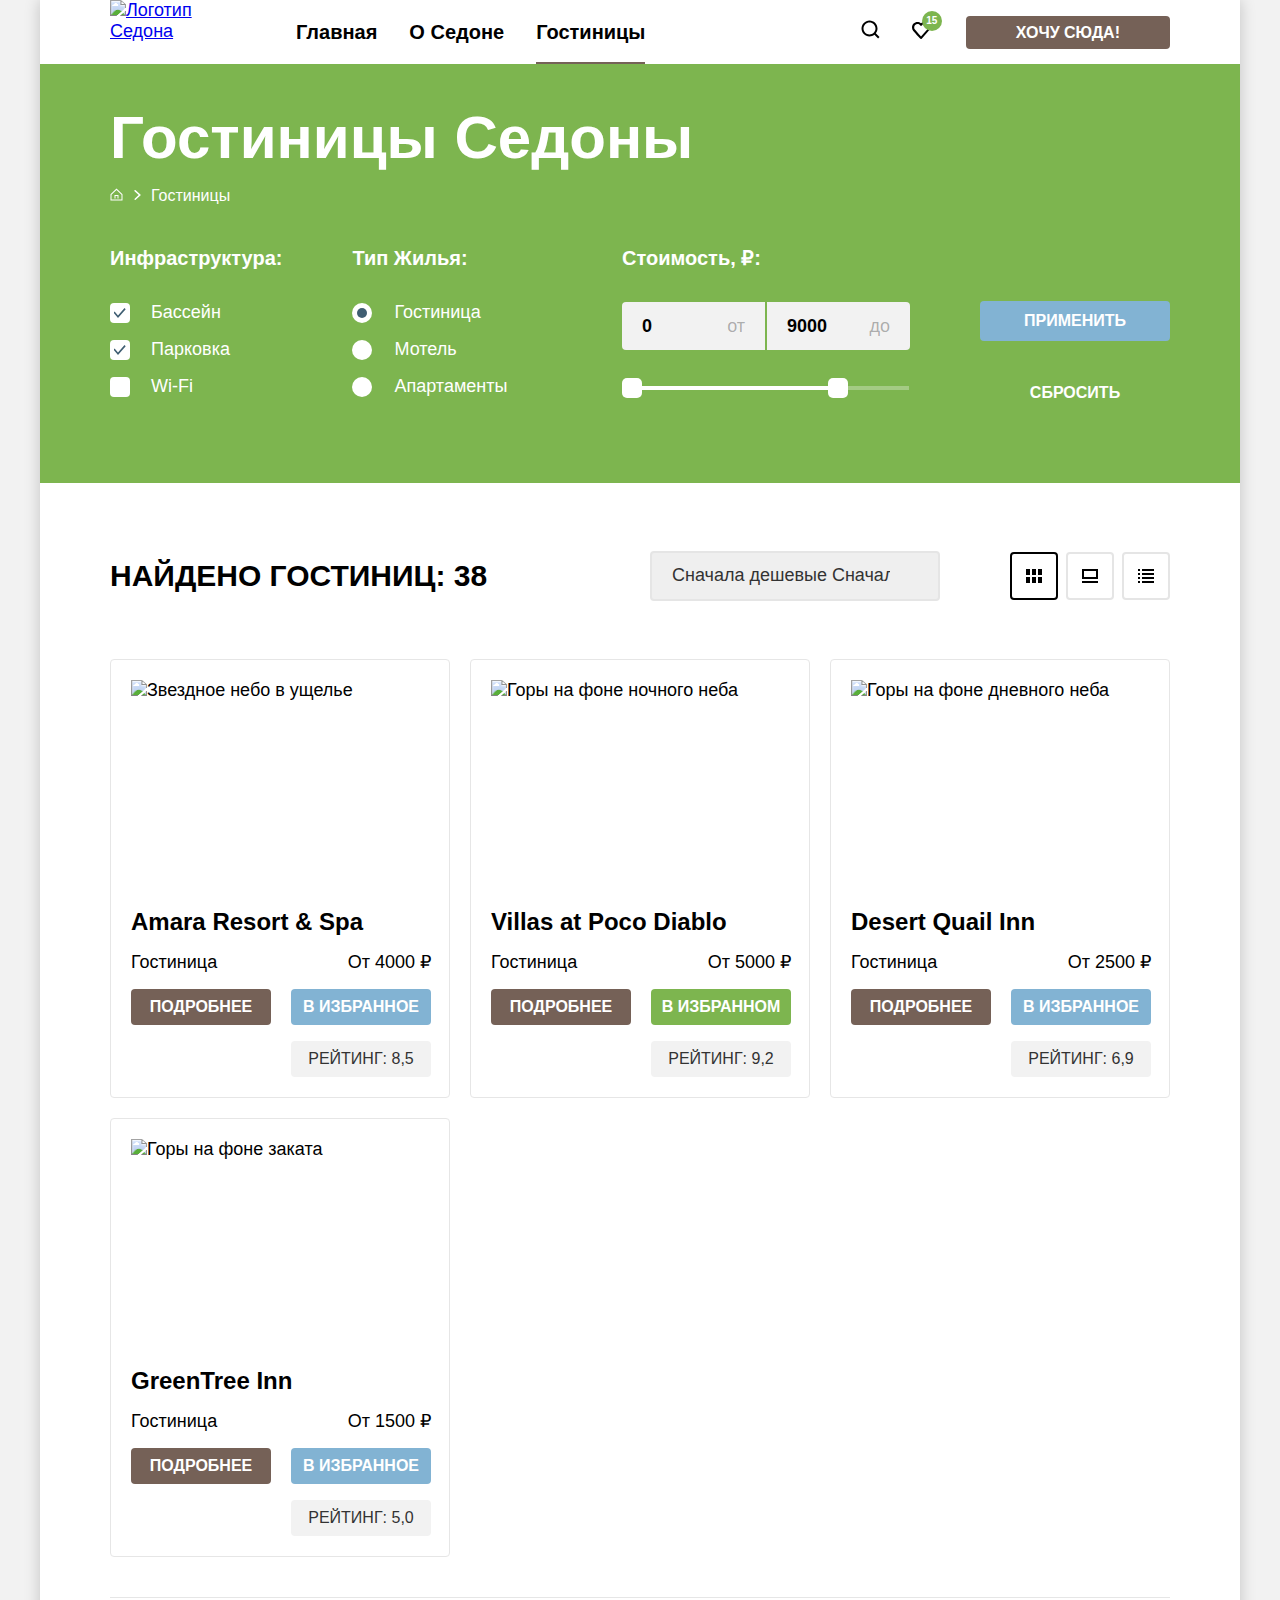
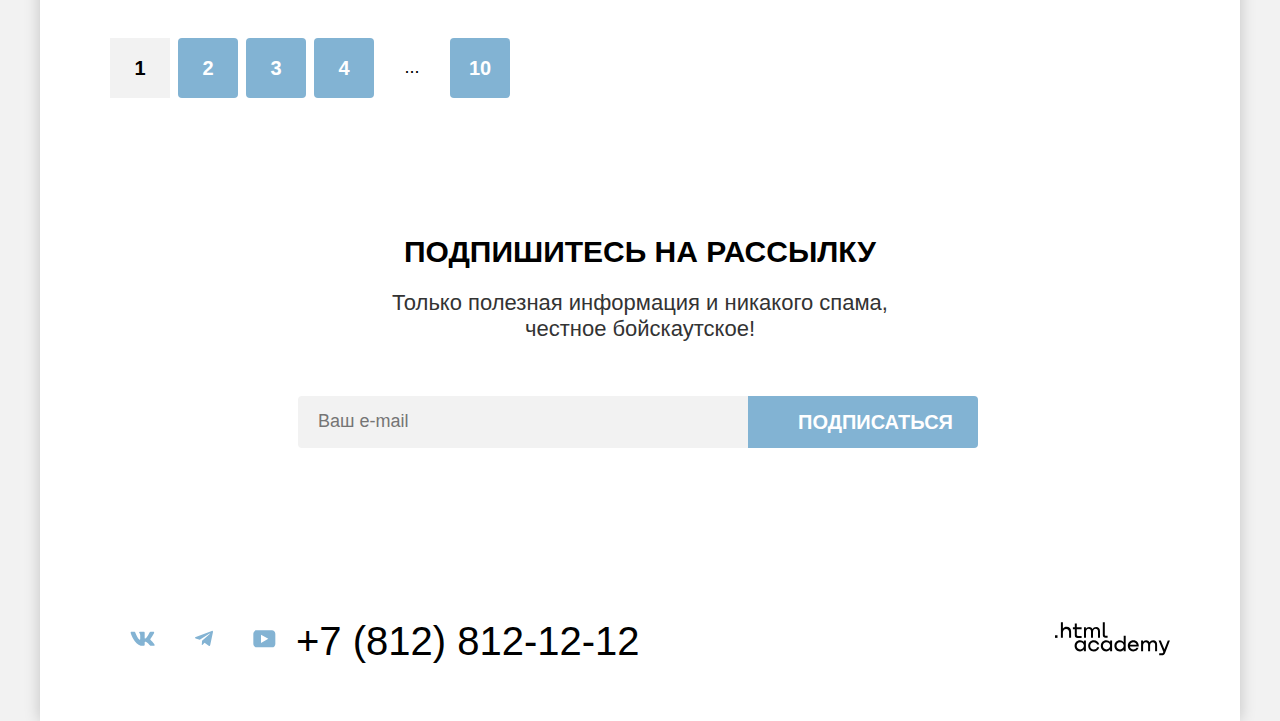
==== commit bf607b7f: "На проверку" ====
--- a/hotels.html
+++ b/hotels.html
@@ -10,10 +10,10 @@
 
   <body>
     <div class="page-container">
-    <header class="main-header">
+    <header class="main-header" data-test="header">
       <nav class="navigation">
         <a class="navigation-logo" href="index.html">
-          <img class="header-logo" alt="Логотип Седона" src="images/logo-sedona.png" width="140" height="70.05 ">
+          <img class="header-logo" alt="Логотип Седона" src="images/logo-sedona.png" width="140" height="70">
         </a>
 
         <ul class="navigation-list">
@@ -54,7 +54,7 @@
     </header>
 
 
-      <main class="main-container main-inner">
+      <main class="main-container main-inner" data-test="main">
         <div class="select-hotels">
         <header class="inner-header">
           <h1 class="inner-header-title">Гостиницы Седоны</h1>
@@ -78,7 +78,7 @@
           <h2 class="visually-hidden">Подбор отелей в Седоне с фильтрами</h2>
           <form class="catalog-filter" action="https://echo.htmlacademy.ru/" method="get">
 
-            <div class="filter-group">
+            <div class="filter-group" data-test="filter">
             <fieldset class="catalog-filter-group">
               <legend class="catalog-filter-title">Инфраструктура:</legend>
               <ul class="catalog-filter-list">
@@ -157,11 +157,11 @@
         </section>
       </div>
 
-    <section class="hotel-cards">
+    <section class="hotel-cards" data-test="catalog">
       <div class="sorting-container">
       <h2 class="catalog-hotels-title find-hotels">Найдено гостиниц: <span>38</span></h2>
       <select class="select-control" arial-label="Сортировка">
-        <option value="cheap">Сначала дешевые</options>
+        <option value="cheap">Сначала дешевые<options>
         <option value="popular">Сначала популярные</options>
         <option value="expensive">Сначала дорогие</options>
       </select>
@@ -230,7 +230,7 @@
             <h3 class="product-card-title">Amara Resort & Spa</h3>
           </a>
           <p class="product-card-type">Гостиница</p>
-          <p class="product-card-price">От 4000 руб.</p>
+          <p class="product-card-price">От 4000 ₽</p>
           <a class="product-card-button brown-button" href="#">Подробнее</a>
           <a class="add-favorites-button blue-button" href="#">В избранное</a>
           <p class="product-card-stars product-stars-4"><span class="visually-hidden">4 звезды</span></p>
@@ -246,9 +246,9 @@
             <h3 class="product-card-title">Villas at Poco Diablo</h3>
           </a>
           <p class="product-card-type">Гостиница</p>
-          <p class="product-card-price">От 5000 руб.</p>
+          <p class="product-card-price">От 5000 ₽</p>
           <a class="product-card-button brown-button" href="#">Подробнее</a>
-          <a class="add-favorites-button blue-button take-button" href="#">В избранное</a>
+          <a class="add-favorites-button blue-button take-button" href="#">В избранном</a>
           <p class="product-card-stars product-stars-4"><span class="visually-hidden">4 звезды</span></p>
           <p class="product-card-rating">Рейтинг: <span>9,2</span></p>
         </li>
@@ -262,7 +262,7 @@
             <h3 class="product-card-title">Desert Quail Inn</h3>
           </a>
           <p class="product-card-type">Гостиница</p>
-          <p class="product-card-price">От 2500 руб.</p>
+          <p class="product-card-price">От 2500 ₽</p>
           <a class="product-card-button brown-button" href="#">Подробнее</a>
           <a class="add-favorites-button blue-button" href="#">В избранное</a>
           <p class="product-card-stars product-stars-3"><span class="visually-hidden">3 звезды</span></p>
@@ -278,7 +278,7 @@
             <h3 class="product-card-title">GreenTree Inn</h3>
           </a>
           <p class="product-card-type">Гостиница</p>
-          <p class="product-card-price">От 1500 руб.</p>
+          <p class="product-card-price">От 1500 ₽</p>
           <a class="product-card-button brown-button" href="#">Подробнее</a>
           <a class="add-favorites-button blue-button" href="#">В избранное</a>
           <p class="product-card-stars product-stars-2"><span class="visually-hidden">2 звезды</span></p>
@@ -301,18 +301,17 @@
           <a class="pagination-link blue-button" href="#">4</a>
         </li>
         <li class="pagination-item pagination-choose">
-          <a class="pagination-choose-page" href="#">...</a>
+          <span class="pagination-choose-page">...</span>
         </li>
         <li class="pagination-item">
           <a class="pagination-link blue-button" href="#">10</a>
         </li>
       </ul>
-    </section>
-
-    <section class="newsletter">
+
+    <section class="newsletter" data-test="subscribe">
       <h2 class="subscribe-title visually-hidden">Подпишитесь на новости</h2>
-      <p class="text-about">Подпишитесь на рассылку</p>
-      <p class="text-reasons">Только полезная информация и никакого спама, честное бойскаутское!</p>
+      <p class="text-about text-about-news">Подпишитесь на рассылку</p>
+      <p class="text-reasons">Только полезная информация и никакого спама, <br>честное бойскаутское!</p>
       <form class="newsletter-form" action="https://echo.htmlacademy.ru/" method="post">
         <input class="mail-field-white" type="email" name="newsletter-email" id="newsletter-email" placeholder="Ваш e-mail"
           required>
@@ -327,7 +326,7 @@
 
 
 
-    <footer class="main-footer">
+    <footer class="main-footer" data-test="footer">
       <div class="page-footer-container">
       <section class="footer-sotial-media">
         <h3 class="visually-hidden">Мы в социальных сетях</h3>
@@ -362,23 +361,23 @@
       <section class="footer-contacts">
         <h3 class="visually-hidden">Контакты</h3>
         <a class="footer-phone" href="tel:+78128121212">+7 (812) 812-12-12</a>
-        <a class="logo-link-academy" href="https://htmlacademy.ru/intensive/htmlcss">
-          <svg width="115" height="34" viewBox="0 0 115 34" fill="none" xmlns="http://www.w3.org/2000/svg">
-            <path d="M0 13.2564V15.8564H2.5V13.2564H0Z" fill="black"/>
-            <path d="M11.6 4.85645C10 4.85645 8.8 5.55645 8 6.55645H7.9V0.356445H5.9V15.8564H7.9V10.5564C7.9 8.45645 9.2 6.95645 11.2 6.95645C13 6.95645 14.1 8.35645 14.1 10.1564V15.8564H16.1V9.75644C16.2 6.75644 14.3 4.85645 11.6 4.85645Z" fill="black"/>
-            <path d="M26.6 5.15645H21.8V1.45645H19.8V5.25645H17.9V7.25645H19.8V13.2564C19.8 14.9564 20.8 15.9564 22.5 15.9564H26.6V13.9564H22.9C22.2 13.9564 21.8 13.5564 21.8 12.8564V7.15645H26.6V5.15645Z" fill="black"/>
-            <path d="M41.1 4.95645C39.5 4.95645 38.2 5.75644 37.6 7.05645H37.5C36.9 5.85645 35.7 4.95645 34.1 4.95645C32.7 4.95645 31.6 5.75645 31 6.75645H30.9V5.15645H29V15.7564H31V10.3564C31 8.35645 32 6.85645 33.6 6.85645C35.1 6.85645 36 7.85645 36 9.45645V15.7564H38V10.1564C38 7.75645 39.4 6.85645 40.6 6.85645C42.1 6.85645 43 7.85645 43 9.45645V15.7564H45V9.25644C45.1 6.75644 43.6 4.95645 41.1 4.95645Z" fill="black"/>
-            <path d="M47.8 13.0564C47.8 14.7564 48.8 15.7564 50.6 15.7564H52.6V13.7564H50.9C50.2 13.7564 49.8 13.3564 49.8 12.6564V0.356445H47.8V13.0564Z" fill="black"/>
-            <path d="M28.9 20.0564C28 18.9564 26.7 18.2564 25 18.2564C21.9 18.2564 19.6 20.5564 19.6 23.8564C19.6 27.1564 21.9 29.4564 25 29.4564C26.8 29.4564 28 28.6564 28.8 27.5564H28.9V29.1564H30.9V18.5564H28.9V20.0564ZM25.3 27.4564C23.1 27.4564 21.7 25.8564 21.7 23.8564C21.7 21.8564 23.1 20.2564 25.3 20.2564C27.5 20.2564 28.9 21.8564 28.9 23.8564C28.9 25.7564 27.5 27.4564 25.3 27.4564Z" fill="black"/>
-            <path d="M44.2 22.3564C43.7 19.9564 41.6 18.2564 38.8 18.2564C35.4 18.2564 33.2 20.7564 33.2 23.8564C33.2 26.9564 35.4 29.4564 38.8 29.4564C41.6 29.4564 43.7 27.6564 44.2 25.2564H42.1C41.7 26.5564 40.4 27.5564 38.8 27.5564C36.6 27.5564 35.2 25.9564 35.2 23.9564C35.2 21.9564 36.6 20.3564 38.8 20.3564C40.4 20.3564 41.6 21.3564 42.1 22.5564H44.2V22.3564Z" fill="black"/>
-            <path d="M55.1 20.0564C54.2 18.9564 52.9 18.2564 51.2 18.2564C48.1 18.2564 45.8 20.5564 45.8 23.8564C45.8 27.1564 48.1 29.4564 51.2 29.4564C53 29.4564 54.2 28.6564 55 27.5564H55.1V29.1564H57.1V18.5564H55.1V20.0564ZM51.5 27.4564C49.3 27.4564 47.9 25.8564 47.9 23.8564C47.9 21.8564 49.3 20.2564 51.5 20.2564C53.7 20.2564 55.1 21.8564 55.1 23.8564C55.1 25.7564 53.6 27.4564 51.5 27.4564Z" fill="black"/>
-            <path d="M68.7 20.1564C67.8 19.0564 66.5 18.2564 64.8 18.2564C61.7 18.2564 59.4 20.5564 59.4 23.8564C59.4 27.1564 61.6 29.4564 64.8 29.4564C66.5 29.4564 67.8 28.6564 68.6 27.6564H68.7V29.1564H70.7V13.7564H68.7V20.1564ZM65.1 27.4564C62.9 27.4564 61.5 25.8564 61.5 23.8564C61.5 21.8564 62.9 20.2564 65.1 20.2564C67.3 20.2564 68.7 21.8564 68.7 23.8564C68.6 25.8564 67.2 27.4564 65.1 27.4564Z" fill="black"/>
-            <path d="M78.3 18.2564C75 18.2564 72.8 20.7564 72.8 23.8564C72.8 26.8564 74.9 29.4564 78.3 29.4564C80.8 29.4564 82.8 28.1564 83.5 25.8564H81.4C80.9 26.8564 79.8 27.4564 78.4 27.4564C76.5 27.4564 75.1 26.1564 75 24.5564H83.8C84 20.9564 81.8 18.2564 78.3 18.2564ZM78.3 20.1564C80 20.1564 81.3 21.1564 81.6 22.7564H75.1C75.4 21.2564 76.6 20.1564 78.3 20.1564Z" fill="black"/>
-            <path d="M98.2 18.2564C96.6 18.2564 95.3 19.0564 94.6 20.2564H94.5C93.9 19.0564 92.7 18.2564 91.1 18.2564C89.7 18.2564 88.6 18.9564 88 20.0564V18.5564H86.1V29.1564H88.1V23.7564C88.1 21.7564 89.1 20.3564 90.7 20.2564C92.2 20.2564 93.1 21.2564 93.1 22.8564V29.1564H95.1V23.5564C95.1 21.1564 96.5 20.2564 97.7 20.2564C99.2 20.2564 100.1 21.2564 100.1 22.8564V29.1564H102.1V22.6564C102.2 20.0564 100.7 18.2564 98.2 18.2564Z" fill="black"/>
-            <path d="M109.4 27.3564L105.8 18.4564H103.6L108.4 30.0564C108.1 30.9564 107.7 31.2564 106.7 31.2564H104.2V33.2564H106.7C108.5 33.2564 109.5 32.4564 110.2 30.6564L114.9 18.4564H112.8L109.4 27.3564Z" fill="black"/>
-            </svg>
-        </a>
       </section>
+      <a class="logo-link-academy" href="https://htmlacademy.ru/intensive/htmlcss">
+        <svg width="115" height="34" viewBox="0 0 115 34" fill="none" xmlns="http://www.w3.org/2000/svg">
+          <path d="M0 13.2564V15.8564H2.5V13.2564H0Z" fill="black"/>
+          <path d="M11.6 4.85645C10 4.85645 8.8 5.55645 8 6.55645H7.9V0.356445H5.9V15.8564H7.9V10.5564C7.9 8.45645 9.2 6.95645 11.2 6.95645C13 6.95645 14.1 8.35645 14.1 10.1564V15.8564H16.1V9.75644C16.2 6.75644 14.3 4.85645 11.6 4.85645Z" fill="black"/>
+          <path d="M26.6 5.15645H21.8V1.45645H19.8V5.25645H17.9V7.25645H19.8V13.2564C19.8 14.9564 20.8 15.9564 22.5 15.9564H26.6V13.9564H22.9C22.2 13.9564 21.8 13.5564 21.8 12.8564V7.15645H26.6V5.15645Z" fill="black"/>
+          <path d="M41.1 4.95645C39.5 4.95645 38.2 5.75644 37.6 7.05645H37.5C36.9 5.85645 35.7 4.95645 34.1 4.95645C32.7 4.95645 31.6 5.75645 31 6.75645H30.9V5.15645H29V15.7564H31V10.3564C31 8.35645 32 6.85645 33.6 6.85645C35.1 6.85645 36 7.85645 36 9.45645V15.7564H38V10.1564C38 7.75645 39.4 6.85645 40.6 6.85645C42.1 6.85645 43 7.85645 43 9.45645V15.7564H45V9.25644C45.1 6.75644 43.6 4.95645 41.1 4.95645Z" fill="black"/>
+          <path d="M47.8 13.0564C47.8 14.7564 48.8 15.7564 50.6 15.7564H52.6V13.7564H50.9C50.2 13.7564 49.8 13.3564 49.8 12.6564V0.356445H47.8V13.0564Z" fill="black"/>
+          <path d="M28.9 20.0564C28 18.9564 26.7 18.2564 25 18.2564C21.9 18.2564 19.6 20.5564 19.6 23.8564C19.6 27.1564 21.9 29.4564 25 29.4564C26.8 29.4564 28 28.6564 28.8 27.5564H28.9V29.1564H30.9V18.5564H28.9V20.0564ZM25.3 27.4564C23.1 27.4564 21.7 25.8564 21.7 23.8564C21.7 21.8564 23.1 20.2564 25.3 20.2564C27.5 20.2564 28.9 21.8564 28.9 23.8564C28.9 25.7564 27.5 27.4564 25.3 27.4564Z" fill="black"/>
+          <path d="M44.2 22.3564C43.7 19.9564 41.6 18.2564 38.8 18.2564C35.4 18.2564 33.2 20.7564 33.2 23.8564C33.2 26.9564 35.4 29.4564 38.8 29.4564C41.6 29.4564 43.7 27.6564 44.2 25.2564H42.1C41.7 26.5564 40.4 27.5564 38.8 27.5564C36.6 27.5564 35.2 25.9564 35.2 23.9564C35.2 21.9564 36.6 20.3564 38.8 20.3564C40.4 20.3564 41.6 21.3564 42.1 22.5564H44.2V22.3564Z" fill="black"/>
+          <path d="M55.1 20.0564C54.2 18.9564 52.9 18.2564 51.2 18.2564C48.1 18.2564 45.8 20.5564 45.8 23.8564C45.8 27.1564 48.1 29.4564 51.2 29.4564C53 29.4564 54.2 28.6564 55 27.5564H55.1V29.1564H57.1V18.5564H55.1V20.0564ZM51.5 27.4564C49.3 27.4564 47.9 25.8564 47.9 23.8564C47.9 21.8564 49.3 20.2564 51.5 20.2564C53.7 20.2564 55.1 21.8564 55.1 23.8564C55.1 25.7564 53.6 27.4564 51.5 27.4564Z" fill="black"/>
+          <path d="M68.7 20.1564C67.8 19.0564 66.5 18.2564 64.8 18.2564C61.7 18.2564 59.4 20.5564 59.4 23.8564C59.4 27.1564 61.6 29.4564 64.8 29.4564C66.5 29.4564 67.8 28.6564 68.6 27.6564H68.7V29.1564H70.7V13.7564H68.7V20.1564ZM65.1 27.4564C62.9 27.4564 61.5 25.8564 61.5 23.8564C61.5 21.8564 62.9 20.2564 65.1 20.2564C67.3 20.2564 68.7 21.8564 68.7 23.8564C68.6 25.8564 67.2 27.4564 65.1 27.4564Z" fill="black"/>
+          <path d="M78.3 18.2564C75 18.2564 72.8 20.7564 72.8 23.8564C72.8 26.8564 74.9 29.4564 78.3 29.4564C80.8 29.4564 82.8 28.1564 83.5 25.8564H81.4C80.9 26.8564 79.8 27.4564 78.4 27.4564C76.5 27.4564 75.1 26.1564 75 24.5564H83.8C84 20.9564 81.8 18.2564 78.3 18.2564ZM78.3 20.1564C80 20.1564 81.3 21.1564 81.6 22.7564H75.1C75.4 21.2564 76.6 20.1564 78.3 20.1564Z" fill="black"/>
+          <path d="M98.2 18.2564C96.6 18.2564 95.3 19.0564 94.6 20.2564H94.5C93.9 19.0564 92.7 18.2564 91.1 18.2564C89.7 18.2564 88.6 18.9564 88 20.0564V18.5564H86.1V29.1564H88.1V23.7564C88.1 21.7564 89.1 20.3564 90.7 20.2564C92.2 20.2564 93.1 21.2564 93.1 22.8564V29.1564H95.1V23.5564C95.1 21.1564 96.5 20.2564 97.7 20.2564C99.2 20.2564 100.1 21.2564 100.1 22.8564V29.1564H102.1V22.6564C102.2 20.0564 100.7 18.2564 98.2 18.2564Z" fill="black"/>
+          <path d="M109.4 27.3564L105.8 18.4564H103.6L108.4 30.0564C108.1 30.9564 107.7 31.2564 106.7 31.2564H104.2V33.2564H106.7C108.5 33.2564 109.5 32.4564 110.2 30.6564L114.9 18.4564H112.8L109.4 27.3564Z" fill="black"/>
+          </svg>
+      </a>
       </div>
     </footer>
 
--- a/styles/styles.css
+++ b/styles/styles.css
@@ -536,7 +536,7 @@
   border-radius: 30px;
   box-shadow: 0 25px 50px 0 rgba(0, 0, 0, 0.15);
   width: 720px;
-  height: 580px;
+  min-height: 580px;
 }
 
 .modal-title {
@@ -550,6 +550,150 @@
   max-width: 500px;
 }
 
+.modal-form {
+	display: grid;
+	width: 580px;
+	grid-template-columns: repeat(2, 139px 151px);
+	grid-template-rows: repeat(3, auto 48px) 60px;
+	align-items: center;
+}
+
+.modal-label {
+	font-family: "PT Sans", sans-serif;
+	font-size: 20px;
+	line-height: 24px;
+	font-weight: 700;
+}
+
+.modal-description {
+	font-family: "PT Sans", sans-serif;
+	font-size: 16px;
+	line-height: 21px;
+	font-weight: 400;
+  padding: 0 20px;
+  margin: 0;
+	align-self: start;
+	margin-top: 4px;
+}
+
+.modal-description-color {
+	color: #ff5757;
+}
+
+.modal-input,
+.modal-description {
+	grid-column: 2/-1;
+}
+
+.modal-input {
+  height: 48px;
+  background-color: #f2f2f2;
+  border: none;
+  border-radius: 4px;
+  font-family: "PT Sans", sans-serif;
+  font-size: 18px;
+  line-height: 24px;
+  font-weight: 700;
+  color: #000000;
+  padding: 0 20px;
+}
+
+.modal-date {
+  background-image: url("../images/modal-date.svg");
+  background-repeat: no-repeat;
+  opacity: 30%;
+  background-position: 95% 50%;
+}
+
+.modal-input-number {
+  max-width: 48px;
+  padding: 0;
+  text-align: center;
+  border-radius: 0;
+}
+
+
+.number-form {
+	display: flex;
+  width: 110px;
+}
+
+.number-form-child {
+	justify-self: end;
+}
+
+.number-control-button {
+  padding: 0;
+  margin: 0;
+  position: relative;
+  display: block;
+}
+
+.number-minus,
+.number-plus {
+width: 40px;
+cursor: pointer;
+border: none;
+}
+
+.number-minus {
+  border-radius: 4px 0 0 4px;
+}
+
+.number-minus:before {
+  content: "";
+  position: absolute;
+  background-color: rgba(117, 97, 87, 0.3);
+  top: 35%;
+  left: 70%;
+  width: 2px;
+  height: 14px;
+  rotate: 90deg;
+}
+
+.number-plus {
+  border-radius: 0 4px 4px 0;
+}
+
+.number-plus:before {
+  content: "";
+  position: absolute;
+  background-color: rgba(117, 97, 87, 0.3);
+  top: 35%;
+  right: 70%;
+  width: 2px;
+  height: 14px;
+  rotate: 90deg;
+}
+
+.number-plus:after {
+  content: "";
+  position: absolute;
+  background-color: rgba(117, 97, 87, 0.3);
+  top: 35%;
+  right: 70%;
+  width: 2px;
+  height: 14px;
+  rotate: 180deg;
+}
+
+
+.modal-search-button {
+	grid-column: 1/-1;
+	grid-row: 7/8;
+	background-color: #83b3d3;
+	border-radius: 10px;
+	border: none;
+	width: 580px;
+	height: 60px;
+	font-family: "PT Sans", sans-serif;
+	font-size: 20px;
+	line-height: 24px;
+	font-weight: 700;
+	color: #ffffff;
+	text-transform: uppercase;
+	cursor: pointer;
+}
 
 .modal-button-close {
   position: absolute;
@@ -567,6 +711,7 @@
   cursor: pointer;
 }
 
+/* скрывает модальное окно на главной странице */
 /* .modal-container-close {
   display: none;
 } */
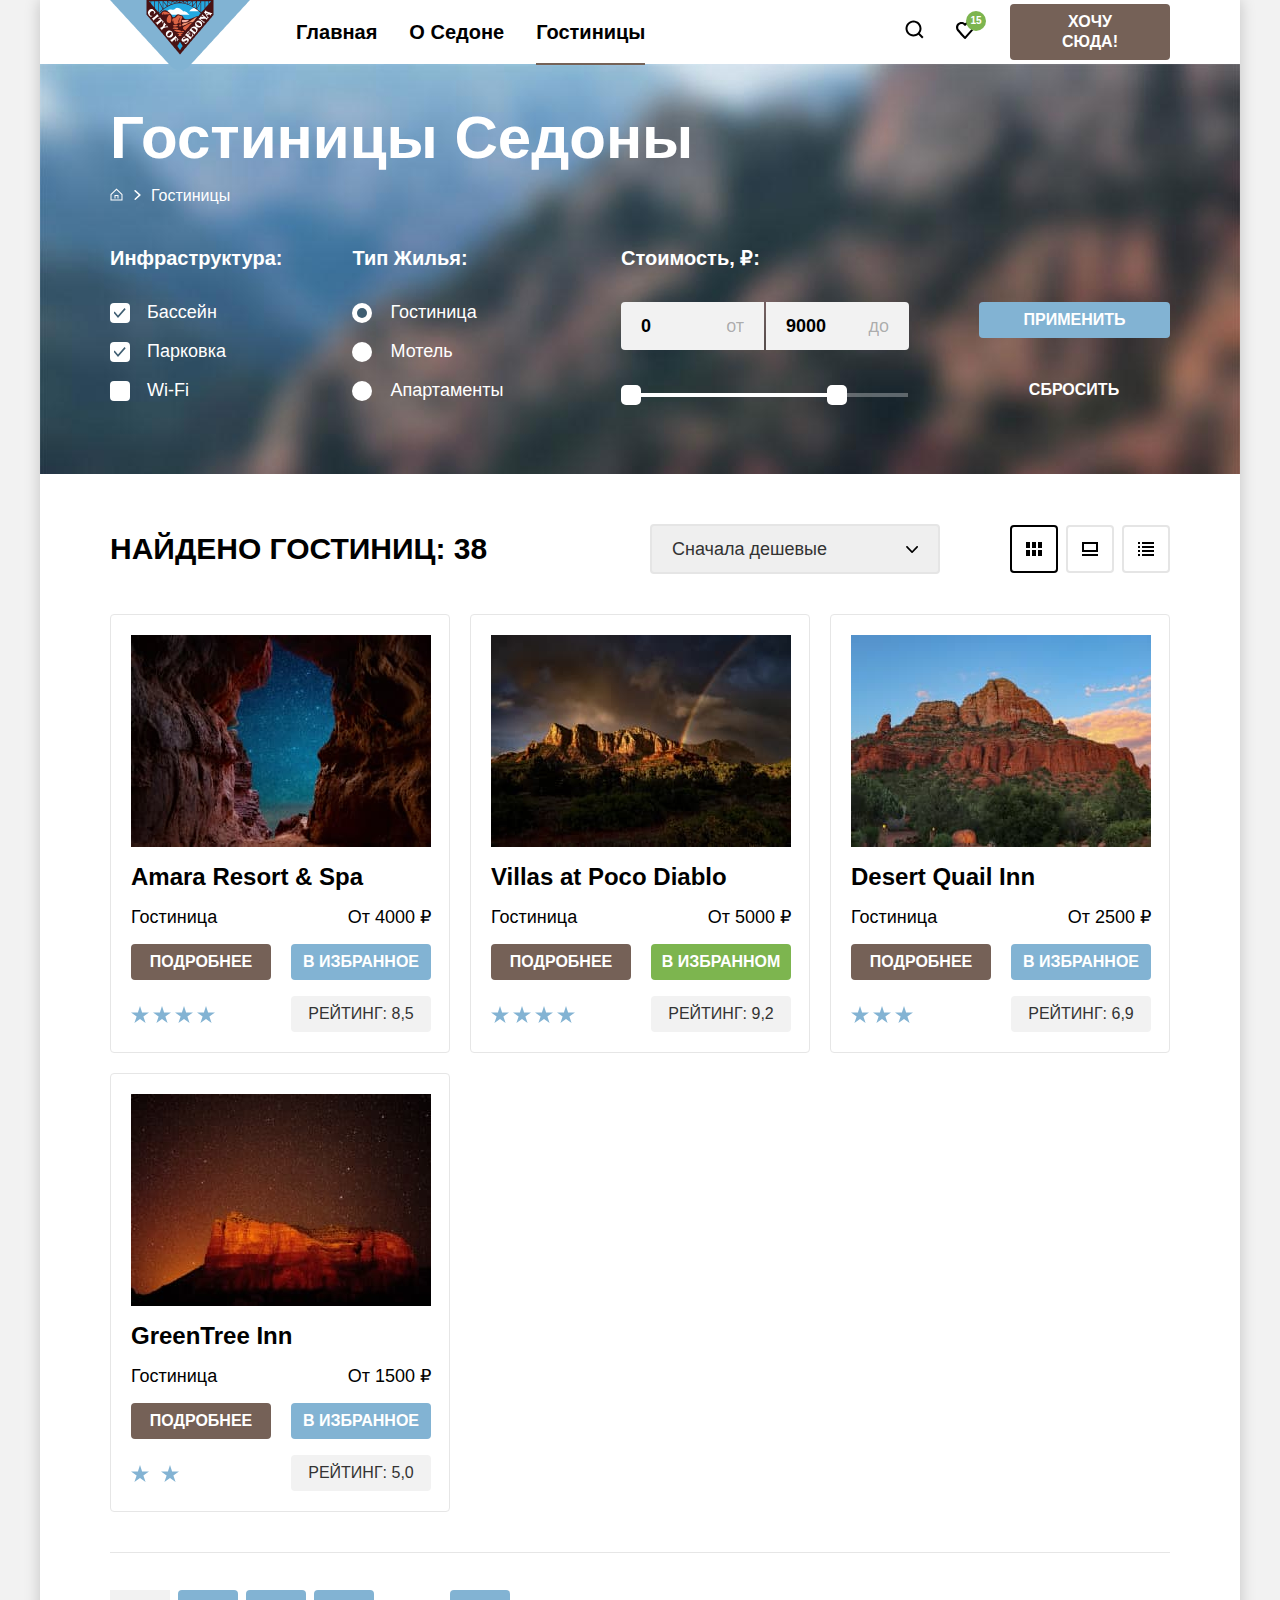
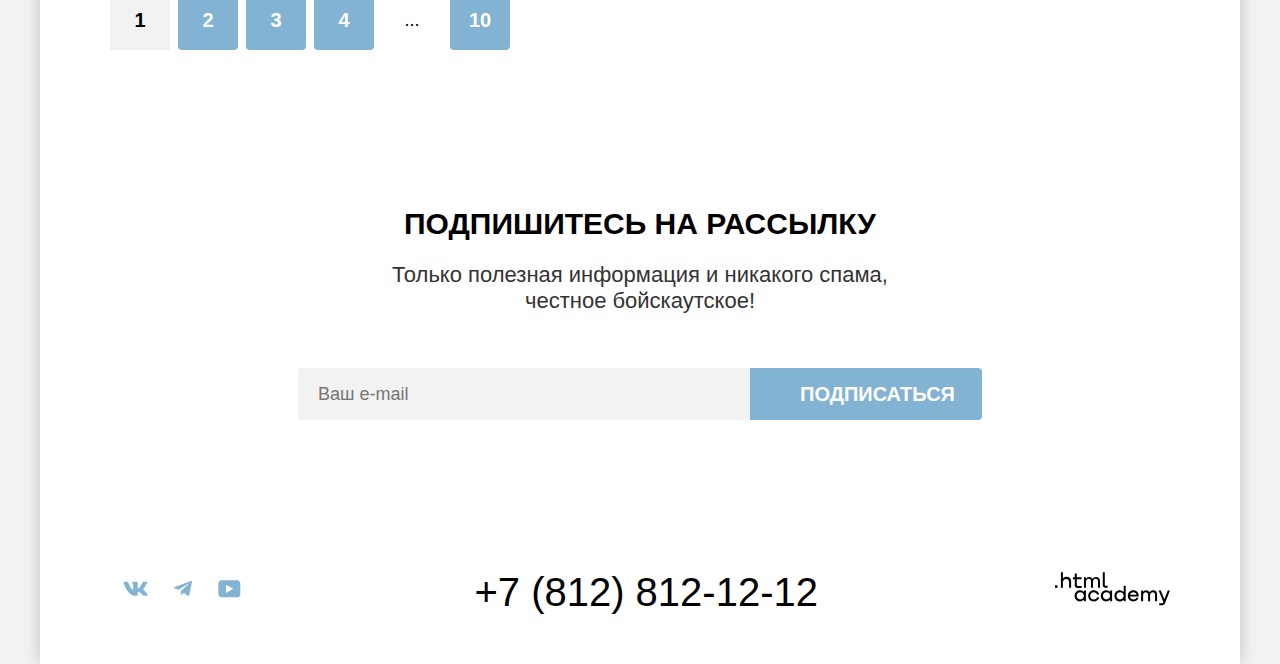
==== commit 256a9552: "Merge pull request #2 from kretovadar/master" ====
--- a/hotels.html
+++ b/hotels.html
@@ -5,7 +5,7 @@
     <meta charset="utf-8">
     <title>HTML Academy: Седона</title>
     <link rel="stylesheet" href="styles/styles.css">
-    <link rel="icon" href="favicon-sedona.ico" sizes="32x32">
+    <link rel="icon" href="favicon-sedona.png" sizes="32x32">
   </head>
 
   <body>
@@ -146,6 +146,7 @@
                     <span class="visually-hidden">Изменить максимальную цену</span>
                   </button>
                 </div>
+                </div>
             </fieldset>
 
             <div class="button-filter-group">
@@ -160,10 +161,10 @@
     <section class="hotel-cards" data-test="catalog">
       <div class="sorting-container">
       <h2 class="catalog-hotels-title find-hotels">Найдено гостиниц: <span>38</span></h2>
-      <select class="select-control" arial-label="Сортировка">
-        <option value="cheap">Сначала дешевые<options>
-        <option value="popular">Сначала популярные</options>
-        <option value="expensive">Сначала дорогие</options>
+      <select class="select-control" aria-label="Сортировка">
+        <option value="cheap">Сначала дешевые</option>
+        <option value="popular">Сначала популярные</option>
+        <option value="expensive">Сначала дорогие</option>
       </select>
 
       <ul class="view-buttons">
@@ -333,7 +334,7 @@
         <ul class="social-media" title="Ссылки на социальные сети">
           <li class="social-img">
             <a class="social-link social-vk" href="https://vk.com/htmlacademy">
-              <svg aria-hidden="true" fucusable="folse" width="25" height="15" viewBox="0 0 25 15" fill="none" xmlns="http://www.w3.org/2000/svg">
+              <svg aria-hidden="true" focusable="false" width="25" height="15" viewBox="0 0 25 15" fill="none" xmlns="http://www.w3.org/2000/svg">
                 <path fill-rule="evenodd" clip-rule="evenodd" d="M24.1164 1.80445C24.2824 1.25845 24.1164 0.856445 23.3214 0.856445H20.6964C20.0284 0.856445 19.7204 1.20345 19.5534 1.58645C19.5534 1.58645 18.2184 4.78245 16.3274 6.85845C15.7154 7.46045 15.4374 7.65145 15.1034 7.65145C14.9364 7.65145 14.6854 7.46045 14.6854 6.91345V1.80445C14.6854 1.14845 14.5014 0.856445 13.9454 0.856445H9.81738C9.40038 0.856445 9.14938 1.16045 9.14938 1.44945C9.14938 2.07045 10.0954 2.21445 10.1924 3.96245V7.76045C10.1924 8.59345 10.0394 8.74444 9.70538 8.74444C8.81538 8.74444 6.65038 5.53345 5.36538 1.85945C5.11638 1.14445 4.86438 0.856445 4.19338 0.856445H1.56638C0.816382 0.856445 0.666382 1.20345 0.666382 1.58645C0.666382 2.26845 1.55638 5.65645 4.81138 10.1374C6.98138 13.1974 10.0364 14.8564 12.8194 14.8564C14.4884 14.8564 14.6944 14.4884 14.6944 13.8534V11.5404C14.6944 10.8034 14.8524 10.6564 15.3814 10.6564C15.7714 10.6564 16.4384 10.8484 17.9964 12.3234C19.7764 14.0724 20.0694 14.8564 21.0714 14.8564H23.6964C24.4464 14.8564 24.8224 14.4884 24.6064 13.7604C24.3684 13.0364 23.5184 11.9854 22.3914 10.7384C21.7794 10.0284 20.8614 9.26345 20.5824 8.88045C20.1934 8.38945 20.3044 8.17044 20.5824 7.73345C20.5824 7.73345 23.7824 3.30745 24.1154 1.80445H24.1164Z" fill="#83B3D3"/>
                 </svg>
               <span class="visually-hidden">ВКонтакте</span>
@@ -341,7 +342,7 @@
           </li>
           <li class="social-img">
             <a class="social-link social-telegram" href="https://t.me/htmlacademy">
-              <svg aria-hidden="true" fucusable="folse" width="18" height="16" viewBox="0 0 18 16" fill="none" xmlns="http://www.w3.org/2000/svg">
+              <svg aria-hidden="true" focusable="false" width="18" height="16" viewBox="0 0 18 16" fill="none" xmlns="http://www.w3.org/2000/svg">
                 <path d="M16.785 0.955705L0.840489 7.1042C-0.247661 7.54126 -0.241365 8.14828 0.640845 8.41897L4.73445 9.69597L14.2058 3.72014C14.6537 3.44766 15.0629 3.59424 14.7265 3.89281L7.05283 10.8183H7.05103L7.05283 10.8192L6.77045 15.0387C7.18413 15.0387 7.36669 14.8489 7.59871 14.625L9.58705 12.6915L13.7229 15.7464C14.4855 16.1664 15.0332 15.9506 15.2229 15.0405L17.9379 2.2453C18.2158 1.13107 17.5126 0.626562 16.785 0.955705Z" fill="#83B3D3"/>
                 </svg>
               <span class="visually-hidden">Telegram</span>
@@ -349,7 +350,7 @@
           </li>
           <li class="social-img">
             <a class="social-link social-youtube" href="https://www.youtube.com/user/htmlacademyru">
-              <svg aria-hidden="true" fucusable="folse" width="23" height="18" viewBox="0 0 23 18" fill="none" xmlns="http://www.w3.org/2000/svg">
+              <svg aria-hidden="true" focusable="false" width="23" height="18" viewBox="0 0 23 18" fill="none" xmlns="http://www.w3.org/2000/svg">
                 <path d="M18.9402 0.356445H3.50738C1.64668 0.356445 0.333252 1.9502 0.333252 3.75645V13.8502C0.333252 15.7627 1.64668 17.3564 3.50738 17.3564H19.1591C20.8009 17.3564 22.3333 15.7627 22.3333 13.9564V3.75645C22.1143 1.9502 20.8009 0.356445 18.9402 0.356445ZM7.99494 12.8939V4.81894L15.3283 8.85645L7.99494 12.8939Z" fill="#83B3D3"/>
               </svg>
               <span class="visually-hidden">YouTube</span>
@@ -361,23 +362,23 @@
       <section class="footer-contacts">
         <h3 class="visually-hidden">Контакты</h3>
         <a class="footer-phone" href="tel:+78128121212">+7 (812) 812-12-12</a>
+        <a class="logo-link-academy" href="https://htmlacademy.ru/intensive/htmlcss">
+          <svg width="115" height="34" viewBox="0 0 115 34" fill="none" xmlns="http://www.w3.org/2000/svg">
+            <path d="M0 13.2564V15.8564H2.5V13.2564H0Z" fill="black"/>
+            <path d="M11.6 4.85645C10 4.85645 8.8 5.55645 8 6.55645H7.9V0.356445H5.9V15.8564H7.9V10.5564C7.9 8.45645 9.2 6.95645 11.2 6.95645C13 6.95645 14.1 8.35645 14.1 10.1564V15.8564H16.1V9.75644C16.2 6.75644 14.3 4.85645 11.6 4.85645Z" fill="black"/>
+            <path d="M26.6 5.15645H21.8V1.45645H19.8V5.25645H17.9V7.25645H19.8V13.2564C19.8 14.9564 20.8 15.9564 22.5 15.9564H26.6V13.9564H22.9C22.2 13.9564 21.8 13.5564 21.8 12.8564V7.15645H26.6V5.15645Z" fill="black"/>
+            <path d="M41.1 4.95645C39.5 4.95645 38.2 5.75644 37.6 7.05645H37.5C36.9 5.85645 35.7 4.95645 34.1 4.95645C32.7 4.95645 31.6 5.75645 31 6.75645H30.9V5.15645H29V15.7564H31V10.3564C31 8.35645 32 6.85645 33.6 6.85645C35.1 6.85645 36 7.85645 36 9.45645V15.7564H38V10.1564C38 7.75645 39.4 6.85645 40.6 6.85645C42.1 6.85645 43 7.85645 43 9.45645V15.7564H45V9.25644C45.1 6.75644 43.6 4.95645 41.1 4.95645Z" fill="black"/>
+            <path d="M47.8 13.0564C47.8 14.7564 48.8 15.7564 50.6 15.7564H52.6V13.7564H50.9C50.2 13.7564 49.8 13.3564 49.8 12.6564V0.356445H47.8V13.0564Z" fill="black"/>
+            <path d="M28.9 20.0564C28 18.9564 26.7 18.2564 25 18.2564C21.9 18.2564 19.6 20.5564 19.6 23.8564C19.6 27.1564 21.9 29.4564 25 29.4564C26.8 29.4564 28 28.6564 28.8 27.5564H28.9V29.1564H30.9V18.5564H28.9V20.0564ZM25.3 27.4564C23.1 27.4564 21.7 25.8564 21.7 23.8564C21.7 21.8564 23.1 20.2564 25.3 20.2564C27.5 20.2564 28.9 21.8564 28.9 23.8564C28.9 25.7564 27.5 27.4564 25.3 27.4564Z" fill="black"/>
+            <path d="M44.2 22.3564C43.7 19.9564 41.6 18.2564 38.8 18.2564C35.4 18.2564 33.2 20.7564 33.2 23.8564C33.2 26.9564 35.4 29.4564 38.8 29.4564C41.6 29.4564 43.7 27.6564 44.2 25.2564H42.1C41.7 26.5564 40.4 27.5564 38.8 27.5564C36.6 27.5564 35.2 25.9564 35.2 23.9564C35.2 21.9564 36.6 20.3564 38.8 20.3564C40.4 20.3564 41.6 21.3564 42.1 22.5564H44.2V22.3564Z" fill="black"/>
+            <path d="M55.1 20.0564C54.2 18.9564 52.9 18.2564 51.2 18.2564C48.1 18.2564 45.8 20.5564 45.8 23.8564C45.8 27.1564 48.1 29.4564 51.2 29.4564C53 29.4564 54.2 28.6564 55 27.5564H55.1V29.1564H57.1V18.5564H55.1V20.0564ZM51.5 27.4564C49.3 27.4564 47.9 25.8564 47.9 23.8564C47.9 21.8564 49.3 20.2564 51.5 20.2564C53.7 20.2564 55.1 21.8564 55.1 23.8564C55.1 25.7564 53.6 27.4564 51.5 27.4564Z" fill="black"/>
+            <path d="M68.7 20.1564C67.8 19.0564 66.5 18.2564 64.8 18.2564C61.7 18.2564 59.4 20.5564 59.4 23.8564C59.4 27.1564 61.6 29.4564 64.8 29.4564C66.5 29.4564 67.8 28.6564 68.6 27.6564H68.7V29.1564H70.7V13.7564H68.7V20.1564ZM65.1 27.4564C62.9 27.4564 61.5 25.8564 61.5 23.8564C61.5 21.8564 62.9 20.2564 65.1 20.2564C67.3 20.2564 68.7 21.8564 68.7 23.8564C68.6 25.8564 67.2 27.4564 65.1 27.4564Z" fill="black"/>
+            <path d="M78.3 18.2564C75 18.2564 72.8 20.7564 72.8 23.8564C72.8 26.8564 74.9 29.4564 78.3 29.4564C80.8 29.4564 82.8 28.1564 83.5 25.8564H81.4C80.9 26.8564 79.8 27.4564 78.4 27.4564C76.5 27.4564 75.1 26.1564 75 24.5564H83.8C84 20.9564 81.8 18.2564 78.3 18.2564ZM78.3 20.1564C80 20.1564 81.3 21.1564 81.6 22.7564H75.1C75.4 21.2564 76.6 20.1564 78.3 20.1564Z" fill="black"/>
+            <path d="M98.2 18.2564C96.6 18.2564 95.3 19.0564 94.6 20.2564H94.5C93.9 19.0564 92.7 18.2564 91.1 18.2564C89.7 18.2564 88.6 18.9564 88 20.0564V18.5564H86.1V29.1564H88.1V23.7564C88.1 21.7564 89.1 20.3564 90.7 20.2564C92.2 20.2564 93.1 21.2564 93.1 22.8564V29.1564H95.1V23.5564C95.1 21.1564 96.5 20.2564 97.7 20.2564C99.2 20.2564 100.1 21.2564 100.1 22.8564V29.1564H102.1V22.6564C102.2 20.0564 100.7 18.2564 98.2 18.2564Z" fill="black"/>
+            <path d="M109.4 27.3564L105.8 18.4564H103.6L108.4 30.0564C108.1 30.9564 107.7 31.2564 106.7 31.2564H104.2V33.2564H106.7C108.5 33.2564 109.5 32.4564 110.2 30.6564L114.9 18.4564H112.8L109.4 27.3564Z" fill="black"/>
+            </svg>
+        </a>
       </section>
-      <a class="logo-link-academy" href="https://htmlacademy.ru/intensive/htmlcss">
-        <svg width="115" height="34" viewBox="0 0 115 34" fill="none" xmlns="http://www.w3.org/2000/svg">
-          <path d="M0 13.2564V15.8564H2.5V13.2564H0Z" fill="black"/>
-          <path d="M11.6 4.85645C10 4.85645 8.8 5.55645 8 6.55645H7.9V0.356445H5.9V15.8564H7.9V10.5564C7.9 8.45645 9.2 6.95645 11.2 6.95645C13 6.95645 14.1 8.35645 14.1 10.1564V15.8564H16.1V9.75644C16.2 6.75644 14.3 4.85645 11.6 4.85645Z" fill="black"/>
-          <path d="M26.6 5.15645H21.8V1.45645H19.8V5.25645H17.9V7.25645H19.8V13.2564C19.8 14.9564 20.8 15.9564 22.5 15.9564H26.6V13.9564H22.9C22.2 13.9564 21.8 13.5564 21.8 12.8564V7.15645H26.6V5.15645Z" fill="black"/>
-          <path d="M41.1 4.95645C39.5 4.95645 38.2 5.75644 37.6 7.05645H37.5C36.9 5.85645 35.7 4.95645 34.1 4.95645C32.7 4.95645 31.6 5.75645 31 6.75645H30.9V5.15645H29V15.7564H31V10.3564C31 8.35645 32 6.85645 33.6 6.85645C35.1 6.85645 36 7.85645 36 9.45645V15.7564H38V10.1564C38 7.75645 39.4 6.85645 40.6 6.85645C42.1 6.85645 43 7.85645 43 9.45645V15.7564H45V9.25644C45.1 6.75644 43.6 4.95645 41.1 4.95645Z" fill="black"/>
-          <path d="M47.8 13.0564C47.8 14.7564 48.8 15.7564 50.6 15.7564H52.6V13.7564H50.9C50.2 13.7564 49.8 13.3564 49.8 12.6564V0.356445H47.8V13.0564Z" fill="black"/>
-          <path d="M28.9 20.0564C28 18.9564 26.7 18.2564 25 18.2564C21.9 18.2564 19.6 20.5564 19.6 23.8564C19.6 27.1564 21.9 29.4564 25 29.4564C26.8 29.4564 28 28.6564 28.8 27.5564H28.9V29.1564H30.9V18.5564H28.9V20.0564ZM25.3 27.4564C23.1 27.4564 21.7 25.8564 21.7 23.8564C21.7 21.8564 23.1 20.2564 25.3 20.2564C27.5 20.2564 28.9 21.8564 28.9 23.8564C28.9 25.7564 27.5 27.4564 25.3 27.4564Z" fill="black"/>
-          <path d="M44.2 22.3564C43.7 19.9564 41.6 18.2564 38.8 18.2564C35.4 18.2564 33.2 20.7564 33.2 23.8564C33.2 26.9564 35.4 29.4564 38.8 29.4564C41.6 29.4564 43.7 27.6564 44.2 25.2564H42.1C41.7 26.5564 40.4 27.5564 38.8 27.5564C36.6 27.5564 35.2 25.9564 35.2 23.9564C35.2 21.9564 36.6 20.3564 38.8 20.3564C40.4 20.3564 41.6 21.3564 42.1 22.5564H44.2V22.3564Z" fill="black"/>
-          <path d="M55.1 20.0564C54.2 18.9564 52.9 18.2564 51.2 18.2564C48.1 18.2564 45.8 20.5564 45.8 23.8564C45.8 27.1564 48.1 29.4564 51.2 29.4564C53 29.4564 54.2 28.6564 55 27.5564H55.1V29.1564H57.1V18.5564H55.1V20.0564ZM51.5 27.4564C49.3 27.4564 47.9 25.8564 47.9 23.8564C47.9 21.8564 49.3 20.2564 51.5 20.2564C53.7 20.2564 55.1 21.8564 55.1 23.8564C55.1 25.7564 53.6 27.4564 51.5 27.4564Z" fill="black"/>
-          <path d="M68.7 20.1564C67.8 19.0564 66.5 18.2564 64.8 18.2564C61.7 18.2564 59.4 20.5564 59.4 23.8564C59.4 27.1564 61.6 29.4564 64.8 29.4564C66.5 29.4564 67.8 28.6564 68.6 27.6564H68.7V29.1564H70.7V13.7564H68.7V20.1564ZM65.1 27.4564C62.9 27.4564 61.5 25.8564 61.5 23.8564C61.5 21.8564 62.9 20.2564 65.1 20.2564C67.3 20.2564 68.7 21.8564 68.7 23.8564C68.6 25.8564 67.2 27.4564 65.1 27.4564Z" fill="black"/>
-          <path d="M78.3 18.2564C75 18.2564 72.8 20.7564 72.8 23.8564C72.8 26.8564 74.9 29.4564 78.3 29.4564C80.8 29.4564 82.8 28.1564 83.5 25.8564H81.4C80.9 26.8564 79.8 27.4564 78.4 27.4564C76.5 27.4564 75.1 26.1564 75 24.5564H83.8C84 20.9564 81.8 18.2564 78.3 18.2564ZM78.3 20.1564C80 20.1564 81.3 21.1564 81.6 22.7564H75.1C75.4 21.2564 76.6 20.1564 78.3 20.1564Z" fill="black"/>
-          <path d="M98.2 18.2564C96.6 18.2564 95.3 19.0564 94.6 20.2564H94.5C93.9 19.0564 92.7 18.2564 91.1 18.2564C89.7 18.2564 88.6 18.9564 88 20.0564V18.5564H86.1V29.1564H88.1V23.7564C88.1 21.7564 89.1 20.3564 90.7 20.2564C92.2 20.2564 93.1 21.2564 93.1 22.8564V29.1564H95.1V23.5564C95.1 21.1564 96.5 20.2564 97.7 20.2564C99.2 20.2564 100.1 21.2564 100.1 22.8564V29.1564H102.1V22.6564C102.2 20.0564 100.7 18.2564 98.2 18.2564Z" fill="black"/>
-          <path d="M109.4 27.3564L105.8 18.4564H103.6L108.4 30.0564C108.1 30.9564 107.7 31.2564 106.7 31.2564H104.2V33.2564H106.7C108.5 33.2564 109.5 32.4564 110.2 30.6564L114.9 18.4564H112.8L109.4 27.3564Z" fill="black"/>
-          </svg>
-      </a>
       </div>
     </footer>
 
--- a/styles/styles.css
+++ b/styles/styles.css
@@ -1,1360 +1,1513 @@
-@font-face {
-	font-family: "PT Sans";
-	font-style: normal;
-	font-weight: 400;
-	src: url("../fonts/ptsans-400.woff2") format("woff2");
-	font-display: swap;
-}
-
-@font-face {
-	font-family: "PT Sans";
-	font-style: normal;
-	font-weight: 700;
-	src: url("../fonts/ptsans-700.woff2") format("woff2");
-	font-display: swap;
-}
-
-* {
-	box-sizing: border-box;
-}
-
-html {
-	height: 100%;
-}
-
-body {
-	margin: 0 auto;
-	width: 1200px;
-	display: flex;
-	flex-direction: column;
-	min-height: 100%;
-	font-family: "PT Sans", sans-serif;
-	font-size: 18px;
-	line-height: 21px;
-	font-weight: 400;
-	color: #000000;
-	background-color: rgba(242, 242, 242, 1);
-}
-
-.page-container {
-	background-color: #ffffff;
-	box-shadow: 0 0 15px 0 rgba(0, 0, 0, 0.2); 
-}
-
-
-.visually-hidden {
-  position: absolute;
-  width: 1px;
-  height: 1px;
-  margin: -1px;
-  padding: 0;
-  border: 0;
-  clip: rect(0 0 0 0);
-  overflow: hidden;
-}
-	
-
-.main-container {
-	flex-grow: 1;
-	margin: 0;
-	padding: 0;
-}
-
-.navigation {
-	display: grid;
-	padding: 0 70px;
-	grid-template-columns: 140px 1fr  auto;
-  column-gap: 30px;
-}
-
-.header-logo {
-	display:block;
-	margin-bottom: -6px;
-}
-
-.navigation-logo:hover {
-	opacity: 0.7;
-}
-
-.navigation-logo:active {
-	opacity: 0.3;
-}
-
-.navigation-list{
-	display: flex;
-  align-items: center;
-	margin: 0;
-	padding: 0;
-	list-style: none;
-	flex-wrap: wrap;
-}
-
-.navigation-link {
-	position: relative;
-	font-size: 20px;
-	line-height: 24px;
-	font-weight: 700;
-	text-decoration: none;
-	color: #000000;
-	text-align: center;
-	padding: 20px 16px;
-	display: block;
-}
-
-
-.navigation-link-current::before {
-	position: absolute;
-	right: 16px;
-	bottom: 0px;
-	left: 16px;
-	height: 2px;
-	background-color: #756257;
-	content: "";
-}
-
-.notifications-badge {
-    position: absolute;
-    top: 11px;
-    right: 4px;
-    z-index: 1;
-    min-width: 20px;
-    height: 20px;
-    text-align: center;
-    padding: 5px 4px;
-    font-size: 10px;
-    line-height: 10px;
-    border-radius: 50%;
-    color: #ffffff;
-    background-color: #7db54f;
-    text-decoration: none;
-}
-
-.navigation-user {
-	display: flex;
-	justify-content: flex-end;
-	margin-left: auto;
-}
-
-/* способ вставления иконки при помощи фонового изображения (не позволяет менять цвет этой иконки)
-.navigation-user .navigation-item:nth-child(1) .navigation-link {
-	background-image: url("../images/icon/icon-search.svg");
-	background-repeat: no-repeat;
-	background-position: center;
-	background-size: 18px 18px;
-}
-
-.navigation-user .navigation-item:nth-child(2) .navigation-link {
-	background-image: url("../images/icon/icon-favorites.svg");
-	background-repeat: no-repeat;
-	background-position: center;
-	background-size: 18px 18px;
-} */
-
-.button-want-here {
-	font-family: "PT Sans", sans-serif;
-	width: 160px;
-	border-radius: 4px;
-	padding: 8px 50px;
-	margin-left: 20px;
-	font-size: 16px;
-	line-height: 20px;
-	font-weight: 700;
-	text-align: center;
-	text-transform: uppercase;
-	color: #ffffff;
-	background-color: #756157;
-	text-decoration: none;
-}
-
-.brown-button:hover,
-.brown-button:focus {
-	background-color: #615048;
-}
-
-.brown-button:active {
-	background-color: rgba(117, 97, 87, 1);
-	color: rgba(255, 255, 255, 0.3);
-}
-
-.blue-button:hover,
-.blue-button:focus {
-	background-color: #68a2ca;
-}
-
-.blue-button:active {
-	background-color: rgba(130, 179, 211, 1);
-	color: rgba(255, 255, 255, 0.3);
-}
-
-.first-screen {
-	background-image: url("../images/divider.png"), url("../images/index-background.jpg");
-	background-position: center bottom, center; /*задаем по оси х и у*/
-	background-size: 100% auto, cover; /*задаем по оси х и у через запятую для каждой картинки*/
-	background-repeat: no-repeat, no-repeat;
-	background-color: #7db54f;
-	color: #ffffff;
-	font-size: 30px;
-	line-height: 36px;
-	font-weight: 700;
-	text-align: center;
-	padding: 50px 370px 82px;
-}
-
-/* более простая версия - отступы для картинки. но если вместо картинки захотят поставить что-то другое, то придется опять прописывать, а так уже минимально готовые чтобы вертска не поломалась
-.image-welcome {
-	margin: 51px 371px 82px 371px;
-} */
-
-.image-welcome,
-.advantage-img {
-	display: block;
-}
-
-.text-about {
-	font-size: 30px;
-	line-height: 36px;
-	font-weight: 700;
-	text-align: center;
-	text-transform: uppercase;
-	margin: 0;
-	padding: 0;
-	margin-bottom: 20px;
-}
-
-.text-reasons {
-	font-size: 22px;
-	line-height: 26px;
-	font-weight: 400;
-	text-align: center;
-	color: #333333;
-	margin: 0;
-	padding: 0;
-}
-
-.advantages-wrapper{
-	padding: 70px 270px 90px;
-}
-
-.advantages-list {
-
-	display: flex;
-	margin: 0;
-	padding: 0;
-	flex-wrap: wrap;
-	list-style: none;
-}
-
-
-.adnantages-item {
-	width: 400px;
-	min-height: 385px;
-}
-
-.advantages-item-img {
-	display: flex;
-	width: 1200px;
-}
-
-.advantages-item-text {
-	display: flex;
-	flex-direction: column;
-	width: 230px;
-	margin: 102px 85px;
-	position: relative;
-}
-
-
-.advantages-item-img-text {
-	flex-direction: column;
-}
-
-.advantages-title {
-	width: 175px;
-	text-transform: uppercase;
-	text-align: center;
-	font-size: 24px;
-	font-weight: 700;
-	line-height: 28px;
-	margin: auto;
-	position: relative;
-}
-
-
-.advantages-title::after {
-	position: absolute;
-	left: 50%;
-	width: 60px;
-	height: 2px;
-	background-color: rgba(0, 0, 0, 0.3);
-	content: "";
-	transform: translateX(-50%);
-	bottom: -32px;
-	}
-
-
-
-.title-white::after {
-	background-color: rgba(255, 255, 255, 0.3);
-}
-
-.advantages-description {
-	text-align: center;
-	color: #333333;
-	margin-top: 62px;
-}
-
-.descripton-white {
-	text-align: center;
-}
-
-.title-white {
-	color: #ffffff;
-}
-
-.descripton-white {
-	color: #ffffff;
-}
-
-.advantages-item-img {
-	background-color: #82b3d3;
-}
-
-.grey-light {
-	background-color: rgba(131, 179, 211, 0.12);
-}
-
-.grey-dark {
-	background-color: rgba(131, 179, 211, 0.2);
-}
-
-.services-wrapper{
-	padding: 64px 347px 64px;
-}
-
-.services-list {
-	display: flex;
-	margin: 0;
-	padding: 0;
-	text-align: center;
-	list-style: none;
-}
-
-.services-item {
-	width: 400px;
-	margin: 0;
-	padding: 81px 85px;
-}
-
-.services-title {
-	text-transform: uppercase;
-}
-
-.services-description {
-	color: #333333;
-}
-
-.search-hotels {
-	text-align: center;
-	padding: 96px 304px;
-	}
-
-.button-search {
-	width: 380px;
-	height: 52px;
-	background-color: #756157;
-	border: 2px solid #756157;
-	border-radius: 4px;
-	padding: 8px 50px;
-	margin-top: 54px;
-	font-family: "PT Sans", sans-serif;
-	font-size: 20px;
-	line-height: 36px;
-	font-weight: 700;
-	color: #ffffff;
-	text-transform: uppercase;
-	cursor: pointer;
-}
-
-.newsletter {
-	text-align: center;
-	padding: 96px 258px 104px;
-}
-
-.newsletter-index {
-	background-image: url("../images/main-background-newsletter.jpg");
-	background-repeat: no-repeat;
-	background-size: 100% auto;
-	background-color: #7db54f;
-	text-align: center;
-	color: #ffffff;
-}
-
-.newsletter-form {
-	width: 684px;
-	display: flex;
-}
-
-
-.mail-field {
-	width: 450px;
-	height: 52px;
-	background-color: #ffffff;
-	border-radius: 4px 0px 0px 4px;
-	border-color: #ffffff;
-	margin-top: 54px;
-	font-family: "PT Sans", sans-serif;
-	font-size: 18px;
-	line-height: 24px;
-	font-weight: 400;
-	color: #f2f2f2;
-	padding: 14px 20px;
-	border: none;
-}
-
-.mail-field-white {
-	width: 450px;
-	height: 52px;
-	background-color: #f2f2f2;
-	border-radius: 4px 0px 0px 4px;
-	border-color: #f2f2f2;
-	margin-top: 54px;
-	font-family: "PT Sans", sans-serif;
-	font-size: 18px;
-	line-height: 24px;
-	font-weight: 400;
-	color: #000000;
-	padding: 14px 20px;
-	border: none;
-}
-
-.newsletter-button {
-	width: 230px;
-	height: 52px;
-	background-color: #82b3d3;
-	border-radius: 0px 4px 4px 0px;
-	border-color: #82b3d3;
-	padding: 8px 50px;
-	margin-top: 54px;
-	font-family: "PT Sans", sans-serif;
-	font-size: 20px;
-	line-height: 36px;
-	font-weight: 700;
-	color: #ffffff;
-	text-transform: uppercase;
-	padding: 8px 50px;
-	border: none;
-	cursor: pointer;
-}
-
-
-.letter {
-	color: #ffffff;
-}
-
-
-.main-footer {
-	padding: 40px 70px 30px;
-}
-
-.page-footer-container {
-	display: flex;
-	width: 1060px;
-  margin: 0 auto;
-	justify-content: space-between;
-	align-items: center;
-}
-
-
-.social-media {
-	display: flex;
-	list-style: none;
-	padding: 0px;
-}
-
-
-.social-link {
-	background-repeat: no-repeat;
-	background-position: center;
-	padding: 20px;
-	display: block;
-}
-
-/* способ не сработал, почему????
-.a svg:hover path {
-	fill: #756157;
-} */
-
-
-.footer-phone {
-	width: 330px;
-	font-size: 40px;
-	line-height: 40px;
-	font-weight: 400;
-	text-align: center;
-	text-transform: uppercase;
-	text-decoration: none;
-	color: #000000;
-  margin-right: 210px;
-}
-
-
-a[href^="tel:"]:hover {
-  font-size: 40px;
-  line-height: 40px;
-  text-decoration: none;
-  color: #756157;
-}
-
-
-.logo-link-academy {
-	margin-left: auto;
-}
-
-.logo-link-academy:hover path{
-	fill: #756157;
-}
-
-
-.modal-container {
-  position: fixed;
-  top: 0;
-  left: 0;
-  display: flex;
-  width: 100%;
-  height: 100%;
-  background-color: rgba(242, 242, 242, 0.8);
-  /* background-color: #f2f2f2;
-  opacity: 80%; 
-  можно еще так записать перекрытие цвета на прозрачность*/
-}
-
-.modal {
-  position: relative;
-  margin: auto;
-  padding: 64px 70px;
-  background-color: #ffffff;
-  border-radius: 30px;
-  box-shadow: 0 25px 50px 0 rgba(0, 0, 0, 0.15);
-  width: 720px;
-  min-height: 580px;
-}
-
-.modal-title {
-  margin: 0;
-  margin-bottom: 64px;
-  font-family: "PT Sans", sans-serif;
-  font-size: 30px;
-  line-height: 36px;
-  font-weight: 700;
-  text-transform: uppercase;
-  max-width: 500px;
-}
-
-.modal-form {
-	display: grid;
-	width: 580px;
-	grid-template-columns: repeat(2, 139px 151px);
-	grid-template-rows: repeat(3, auto 48px) 60px;
-	align-items: center;
-}
-
-.modal-label {
-	font-family: "PT Sans", sans-serif;
-	font-size: 20px;
-	line-height: 24px;
-	font-weight: 700;
-}
-
-.modal-description {
-	font-family: "PT Sans", sans-serif;
-	font-size: 16px;
-	line-height: 21px;
-	font-weight: 400;
-  padding: 0 20px;
-  margin: 0;
-	align-self: start;
-	margin-top: 4px;
-}
-
-.modal-description-color {
-	color: #ff5757;
-}
-
-.modal-input,
-.modal-description {
-	grid-column: 2/-1;
-}
-
-.modal-input {
-  height: 48px;
-  background-color: #f2f2f2;
-  border: none;
-  border-radius: 4px;
-  font-family: "PT Sans", sans-serif;
-  font-size: 18px;
-  line-height: 24px;
-  font-weight: 700;
-  color: #000000;
-  padding: 0 20px;
-}
-
-.modal-date {
-  background-image: url("../images/modal-date.svg");
-  background-repeat: no-repeat;
-  opacity: 30%;
-  background-position: 95% 50%;
-}
-
-.modal-input-number {
-  max-width: 48px;
-  padding: 0;
-  text-align: center;
-  border-radius: 0;
-}
-
-
-.number-form {
-	display: flex;
-  width: 110px;
-}
-
-.number-form-child {
-	justify-self: end;
-}
-
-.number-control-button {
-  padding: 0;
-  margin: 0;
-  position: relative;
-  display: block;
-}
-
-.number-minus,
-.number-plus {
-width: 40px;
-cursor: pointer;
-border: none;
-}
-
-.number-minus {
-  border-radius: 4px 0 0 4px;
-}
-
-.number-minus:before {
-  content: "";
-  position: absolute;
-  background-color: rgba(117, 97, 87, 0.3);
-  top: 35%;
-  left: 70%;
-  width: 2px;
-  height: 14px;
-  rotate: 90deg;
-}
-
-.number-plus {
-  border-radius: 0 4px 4px 0;
-}
-
-.number-plus:before {
-  content: "";
-  position: absolute;
-  background-color: rgba(117, 97, 87, 0.3);
-  top: 35%;
-  right: 70%;
-  width: 2px;
-  height: 14px;
-  rotate: 90deg;
-}
-
-.number-plus:after {
-  content: "";
-  position: absolute;
-  background-color: rgba(117, 97, 87, 0.3);
-  top: 35%;
-  right: 70%;
-  width: 2px;
-  height: 14px;
-  rotate: 180deg;
-}
-
-
-.modal-search-button {
-	grid-column: 1/-1;
-	grid-row: 7/8;
-	background-color: #83b3d3;
-	border-radius: 10px;
-	border: none;
-	width: 580px;
-	height: 60px;
-	font-family: "PT Sans", sans-serif;
-	font-size: 20px;
-	line-height: 24px;
-	font-weight: 700;
-	color: #ffffff;
-	text-transform: uppercase;
-	cursor: pointer;
-}
-
-.modal-button-close {
-  position: absolute;
-  padding: 0;
-  top: 64px;
-  right: 52px;
-  width: 52px;
-  height: 52px;
-  background-color: rgba(242, 242, 242, 1);
-  border: none;
-  border-radius: 50%;
-  background-image: url("../images/close.svg");
-  background-repeat: no-repeat;
-  background-position: center;
-  cursor: pointer;
-}
-
-/* скрывает модальное окно на главной странице */
-/* .modal-container-close {
-  display: none;
-} */
-
-.select-hotels {
-	background-image: url("../images/background-hotels-filter.jpg");
-	background-repeat: no-repeat;
-	background-size: 100% 100%;
-	background-color: #7db54f;
-	color: #ffffff;
-	margin: 0;
-	padding: 35px 70px 70px;
-}
-
-
-
-.inner-header-title {
-	font-size: 60px;
-	line-height: 78px;
-	font-weight: 700;
-	margin: 0;
-	padding: 0;
-	margin-bottom: 8px;
-}
-
-.breadcrumbs {
-	display: flex;
-	list-style: none;
-	margin: 0;
-	padding: 0;
-	position: relative;
-	flex-wrap: wrap;
-	padding-bottom: 40px;
-}
-
-.breadcrumbs-item + .breadcrumbs-item::before {
-	content:"";
-	position: absolute;
-	background-image: url( ../images/arrow-right.svg);
-	background-repeat: no-repeat;
-	background-position: center;
-	width: 7px;
-	height: 10px;
-	transform: translate(-17px, 5px);
-}
-
-.breadcrumbs-link {
-	font-size: 16px;
-	line-height: 21px;
-	font-weight: 400;
-	text-decoration: none;
-	color: #ffffff;
-	margin-right: 28px;
-	position: relative;
-}
-
-.breadcrumbs-link:hover {
-	opacity: 60%;
-}
-
-.breadcrumbs-link:active {
-	opacity: 30%;
-}
-
-.catalog-filter {
-	width: 1060px;
-	display: flex;
-	justify-content: space-between;
-}
-
-.catalog-filter-group {
-	border: none;
-	padding: 0;
-	margin: 0;
-}
-
-.catalog-filter-title {
-	font-size: 20px;
-	line-height: 24px;
-	font-weight: 700;
-	padding: 0;
-	padding-bottom: 32px;
-}
-
-.catalog-filter-list {
-	list-style: none;
-	padding: inherit;
-	margin: inherit;
-}
-
-.filter-group {
-	display: flex;
-	width: 1060px;
-	gap: 70px;
-}
-
-.control {
-	position: relative;
-	display: block;
-	padding-bottom: 16px;
-	cursor: pointer;
-  }
-
-.control:hover {
-  opacity: 70%;
-}
-
-.control:active {
-  opacity: 30%;
-}
-
-  .control-label {
-	padding-left: 16px;
-  }
-  
-  .control-mark {
-	position: absolute;
-	top: 1px;
-	left: 0;
-	width: 20px;
-	height: 20px;
-	border-radius: 4px;
-	background-color: #ffffff;
-  }
-
-  .control-input {
-	line-height: 23px;
-}
-
-  .control-input[type="checkbox"]:checked + .control-mark::before {
-	content: "";
-	position: absolute;
-	top: 50%;
-	left: 50%;
-	transform: translate(-50%, -50%);
-	width: 13px;
-	height: 10px;
-	background-image: url("../images/galka.svg");
-	background-position: center;
-	background-repeat: no-repeat;
-  }
-
-/* способ добавления галочки - отрисованая галка
-.control-input[type="checkbox"]:checked + .control-mark::before {
-  position: absolute;
-  top: 12px;
-  left: 2px;
-  width: 7px;
-  height: 2px;
-  background-color: #3f5e72;
-  content: "";
-}
-
-.control-input[type="checkbox"]:checked + .control-mark::after {
-	position: absolute;
-	top: 9px;
-	right: 1px;
-	width: 14px;
-	height: 2px;
-	background-color: #3f5e72;
-	content: "";
-  }
-
-.control-input[type="checkbox"]:checked + .control-mark::before {
-	transform: rotate(45deg);
-  }
-  
-  .control-input[type="checkbox"]:checked + .control-mark::after {
-	transform: rotate(-45deg);
-  } */
-
-.control-input[type="radio"] + .control-mark {
-	border-radius: 50%;
-  }
-  
-.control-input[type="radio"]:checked + .control-mark::after {
-	  position: absolute;
-	  top: 5px;
-	  left: 5px;
-	  width: 10px;
-	  height: 10px;
-	  background-color: #3f5e72;
-	  content: "";
-	  border-radius: 50%;
-	}
-
-
-.range-input-container {
-	display: flex;
-	justify-content: space-between;
-	width: 288px;
-	margin-bottom: 36px;
-}
-
-.range-price {
-	position: relative;
-}
-
-.range-input {
-	width: 143px;
-    padding: 12px 44px 12px 20px;
-    font-size: 18px;
-    line-height: 24px;
-    font-weight: 700;
-    color: #000000;
-    background-color: #f2f2f2;
-    border: none;
-    transition: background-color 0.4s ease;
-}
-
-
-.range-input:hover,
-.range-input:focus-visible {
-  background-color: #e6e6e6;
-}
-
-.range-input::-webkit-outer-spin-button,
-.range-input::-webkit-inner-spin-button {
-  appearance: none;
-  margin: 0;
-}
-
-.range-input-min {
-	border-radius: 4px 0 0 4px;
-}
-
-.range-input-max {
-	border-radius: 0 4px 4px 0;
-}
-
-.range-price span {
-  position: absolute;
-  right: 20px;
-  top: 50%;
-  transform: translateY(-50%);
-  left: px;
-  color: rgba(0, 0, 0, 0.3);
-}
-
-.range-scale {
-  position: relative;
-  width: 287px;
-  height: 4px;
-  margin-bottom: 8px;
-  background-color: rgba(255, 255, 255, 0.3);
-}
-
-.range-chosen-area {
-  position: absolute;
-  top: 0;
-  bottom: 0;
-  left: 0%;
-  right: 0%;
-  height: 4px;
-  background-color: #ffffff;
-}
-
-.range-button {
-  position: absolute;
-  top: 50%;
-  width: 20px;
-  height: 20px;
-  border-radius: 5px;
-  background-color: #ffffff;
-  border: none;
-  cursor: pointer;
-}
-
-.range-button:hover {
-  box-shadow: 0 4px 10px 0 rgba(0, 0, 0, 0.25);
-}
-
-.range-button:active {
-  outline: 2px solid #83b3d3;
-}
-
-.range-button-min {
-  left: 0;
-  transform: translateY(-50%);
-}
-
-.range-button-max {
-  right: 0;
-  transform: translateY(-50%);
-}
-
-.button-filter-group {
-	display: flex;
-	flex-direction: column;
-	gap: 32px;
-	margin-top: auto;
-}
-
-.button-filter {
-	font-family: "PT Sans", sans-serif;
-	background-color: #82b3d3;
-	text-transform: uppercase;
-	font-size: 16px;
-	line-height: 20px;
-	font-weight: 700;
-	text-align: center;
-	color: #ffffff;
-	cursor: pointer;
-	border: none;
-	border-radius: 4px;
-	background-color: #82b3d3;
-	width: 190px;
-	height: 40px;
-	padding: 0;
-}
-
-.button-clear {
-	font-family: "PT Sans", sans-serif;
-	text-transform: uppercase;
-	font-size: 16px;
-	line-height: 20px;
-	font-weight: 700;
-	text-align: center;
-	color: #ffffff;
-	background-color: transparent;
-	cursor: pointer;
-	border: none;
-	border-radius: 4px;
-	background-color: none;
-	width: 190px;
-	height: 40px;
-	padding: 0;
-}
-
-.button-clear:hover {
-  opacity: 70%;
-}
-
-.button-clear:focus {
-  border: 3px solid #83b3d3;
-}
-
-.button-clear:active {
-  opacity: 30%;
-}
-
-.sorting-container {
-	display: flex;
-	justify-content: flex-start;
-	align-items: center;
-	width: 1060px;
-	margin: 50px 70px 40px;
-}
-
-
-
-.catalog-hotels-title {
-	font-size: 30px;
-	line-height: 36px;
-	font-weight: 700;
-	text-transform: uppercase;
-	max-width: 485px;
-}
-
-.find-hotels {
-	margin-right: auto;
-}
-
-.select-control {
-	font-family: "PT Sans", sans-serif;
-	font-size: 18px;
-	line-height: 21px;
-	font-weight: 400;
-	color: #333333;
-	width: 290px;
-	height: 50px;
-	border-radius: 4px;
-	border: 2px solid #e5e5e5;
-	padding: 12px 20px;
-	margin-right: 70px;
-  background-image: url("../images/arrow-down.svg");
-  background-repeat: no-repeat;
-  background-position: right 20px center;
-  appearance: none;
-  padding-right: 48px;
-}
-
-.select-control:hover,
-.select-control:focus {
-  border-color: #68a2ca;
-}
-
-.view-buttons {
-	display: grid;
-	grid-template-columns: repeat(3, 48px);
-	column-gap: 8px;
-	list-style: none;
-	align-items: center;
-	padding-inline-start: 0px;
-}
-
-
-.view-button-title {
-	display: flex;
-	justify-content: center;
-	border: 2px solid #e5e5e5;
-	border-radius: 4px;
-	width: 48px;
-	height: 48px;
-	align-items: center;
-	outline: none; /*убирает браузерное выделение табом*/ 
-}
-
-.view-button-current {
-	border: 2px solid #000000;
-}
-
-.view-button-title:hover {
-	border: 2px solid #000000;
-}
-
-.view-button-title:focus {
-	border: 2px solid #68a2ca;
-}
-
-
-.catalog-hotels {
-	width: 1060px;
-	display: flex;
-}
-
-
-
-/* способ сверстать список карточек на флексах
-.product-list {
-	display: flex;
-	flex-wrap: wrap;
-	width: 1060px;
-	margin: 0 70px;
-	padding: 0;
-}
-
-.product-card {
-	width: 340px;
-	min-height: 438px;
-	border: 1px solid;
-	border-radius: 4px;
-	border-color: #e6e6e6;
-	display: flex;
-	flex-wrap: wrap;
-	margin-right: 20px;
-	margin-bottom: 20px;
-	padding: 20px;
-}
-
-.product-card:nth-child(3n) {
-	margin-right: 0;
-} */
-
-
-.product-list {
-	display: grid;
-	grid-template-columns: repeat(3, 340px);
-	/* разные вариации написания кода
-	grid-template-columns: repeat(3, 1fr);
-	grid-template-columns: 340px 340px 340px; */
-	gap: 20px;
-	list-style: none;
-	width: 1060px;
-	margin: 40px 70px;
-	padding: 0;
-	border-bottom: 1px solid #e6e6e6;
-	padding-bottom: 40px;
-}
-
-
-
-.product-card {
-	display: grid;
-	grid-template-columns: 1fr 1fr;
-	grid-template-rows: auto;
-	gap: 16px 20px;
-	width: 340px;
-	min-height: 438px;
-	border: 1px solid;
-	border-radius: 4px;
-	border-color: #e6e6e6;
-	padding: 20px;
-
-}
-
-.product-card-link {
-	margin: 0;
-	padding: 0;
-	grid-column: 1/3;
-	text-decoration: none;
-	color: #000000;
-}
-
-.product-card-image{
-	margin: 0;
-	padding: 0;
-	grid-column: 1/3;
-	display: block;
-}
-
-.product-card-title {
-	font-size: 24px;
-	line-height: 28px;
-	font-weight: 700;
-	margin: 0;
-	padding: 0;
-}
-
-.product-card-type {
-	margin: 0;
-}
-
-.product-card-price {
-	text-align: right;
-	margin: 0;
-}
-
-.product-card-button {
-	background-color: #756157;
-	text-transform: uppercase;
-	font-size: 16px;
-	line-height: 20px;
-	font-weight: 700;
-	text-align: center;
-	color: #ffffff;
-	text-decoration: none;
-	padding: 8px 0px;
-	border-radius: 4px;
-	background-color: #756157;
-	width: 140px;
-}
-
-.add-favorites-button {
-	background-color: #82b3d3;
-	text-transform: uppercase;
-	font-size: 16px;
-	line-height: 20px;
-	font-weight: 700;
-	text-align: center;
-	color: #ffffff;
-	text-decoration: none;
-	padding: 8px 0px;
-	border-radius: 4px;
-	background-color: #82b3d3;
-	width: 140px;
-}
-
-.take-button {
-	background-color: #7db54f;
-}
-
-
-.product-card-stars {
-	margin: 0;
-	width: 100%;
-	height: 17px;
-	background-image: url("../images/icon/icon-star.svg");
-	background-repeat: space;
-	margin: auto 0px;
-}
-
-.product-stars-5 {
-	width: 106px;
-}
-
-.product-stars-4 {
-	width: 84px;
-}
-
-.product-stars-3 {
-	width: 62px;
-}
-
-.product-stars-2 {
-	width: 48px;
-}
-
-.product-stars-1 {
-	width: 18px;
-}
-
-
-.product-card-rating {
-	background-color: #f2f2f2;
-	text-transform: uppercase;
-	font-size: 16px;
-	line-height: 20px;
-	font-weight: 400;
-	text-align: center;
-	color: #333333;
-	margin: 0;
-	padding: 8px 0px;
-	border-radius: 4px;
-	background-color: #f2f2f2;
-	width: 140px;
-}
-
-.pagination {
-	display: flex;
-	padding: 0;
-	margin: 0 70px 40px;
-}
-
-.pagination-item {
-	display: flex;
-	min-width: 60px;
-	min-height: 60px;
-	margin-left: 8px;
-}
-
-.pagination-item:first-child {
-	margin-left: 0;
-}
-
-.pagination-link {
-	min-width: 60px;
-	min-height: 60px;
-	border-radius: 4px;
-	font-size: 20px;
-	line-height: 36px;
-	font-weight: 700;
-	background-color: #82b3d3;
-	color: #ffffff;
-	text-decoration: none;
-	margin: auto;
-	display: flex;
-	justify-content: center;
-	align-items: center;
-}
-
-.pagination-current {
-	background-color: #f2f2f2;
-	color: #000000;
-}
-
-.pagination-choose {
-	background-color: initial;
-	display: flex;
-  align-items: center;
-  justify-content: center;
-}
-
-.pagination-choose-page {
-	text-decoration: none;
-}
+@font-face {
+	font-family: "PT Sans";
+	font-style: normal;
+	font-weight: 400;
+	src: url("../fonts/ptsans-400.woff2") format("woff2");
+	font-display: swap;
+}
+
+@font-face {
+	font-family: "PT Sans";
+	font-style: normal;
+	font-weight: 700;
+	src: url("../fonts/ptsans-700.woff2") format("woff2");
+	font-display: swap;
+}
+
+* {
+	box-sizing: border-box;
+}
+
+html {
+	height: 100%;
+}
+
+body {
+	margin: 0 auto;
+	width: 1200px;
+	display: flex;
+	flex-direction: column;
+	min-height: 100%;
+	font-family: "PT Sans", sans-serif;
+	font-size: 18px;
+	line-height: 21px;
+	font-weight: 400;
+	color: #000000;
+	background-color: rgba(242, 242, 242, 1);
+}
+
+.page-container {
+	background-color: #ffffff;
+	box-shadow: 0 0 15px 0 rgba(0, 0, 0, 0.2);
+}
+
+
+.visually-hidden {
+  position: absolute;
+  width: 1px;
+  height: 1px;
+  margin: -1px;
+  padding: 0;
+  border: 0;
+  clip: rect(0 0 0 0);
+  overflow: hidden;
+}
+
+
+.main-container {
+	flex-grow: 1;
+	margin: 0;
+	padding: 0;
+}
+
+.navigation {
+	display: grid;
+	padding: 0 70px;
+	grid-template-columns: 140px 1fr  auto;
+  column-gap: 30px;
+}
+
+.header-logo {
+	display:block;
+	margin-bottom: -6px;
+}
+
+.navigation-logo:hover {
+	opacity: 0.7;
+}
+
+.navigation-logo:active {
+	opacity: 0.3;
+}
+
+.navigation-list{
+	display: flex;
+  align-items: center;
+	margin: 0;
+	padding: 0;
+	list-style: none;
+	flex-wrap: wrap;
+}
+
+.navigation-link {
+	position: relative;
+	font-size: 20px;
+	line-height: 24px;
+	font-weight: 700;
+	text-decoration: none;
+	color: #000000;
+	text-align: center;
+	padding: 20px 16px;
+	display: block;
+}
+
+
+.navigation-link-current::before {
+	position: absolute;
+	right: 16px;
+	bottom: -1px;
+	left: 16px;
+	height: 2px;
+	background-color: #756257;
+	content: "";
+}
+
+.notifications-badge {
+    position: absolute;
+    top: 11px;
+    right: 4px;
+    z-index: 1;
+    min-width: 20px;
+    height: 20px;
+    text-align: center;
+    padding: 5px 4px;
+    font-size: 10px;
+    line-height: 10px;
+    border-radius: 50%;
+    color: #ffffff;
+    background-color: #7db54f;
+    text-decoration: none;
+}
+
+.navigation-user {
+	display: flex;
+	justify-content: flex-end;
+	margin-left: auto;
+}
+
+/* способ вставления иконки при помощи фонового изображения (не позволяет менять цвет этой иконки)
+.navigation-user .navigation-item:nth-child(1) .navigation-link {
+	background-image: url("../images/icon/icon-search.svg");
+	background-repeat: no-repeat;
+	background-position: center;
+	background-size: 18px 18px;
+}
+
+.navigation-user .navigation-item:nth-child(2) .navigation-link {
+	background-image: url("../images/icon/icon-favorites.svg");
+	background-repeat: no-repeat;
+	background-position: center;
+	background-size: 18px 18px;
+} */
+
+.button-want-here {
+	font-family: "PT Sans", sans-serif;
+	width: 160px;
+	border-radius: 4px;
+	padding: 8px 30px;
+	margin-left: 20px;
+	font-size: 16px;
+	line-height: 20px;
+	font-weight: 700;
+	text-align: center;
+	text-transform: uppercase;
+	color: #ffffff;
+	background-color: #756157;
+	text-decoration: none;
+	display: block;
+}
+
+.brown-button:hover,
+.brown-button:focus {
+	background-color: #615048;
+}
+
+.brown-button:active {
+	background-color: rgba(117, 97, 87, 1);
+	color: rgba(255, 255, 255, 0.3);
+}
+
+.blue-button:hover,
+.blue-button:focus {
+	background-color: #68a2ca;
+}
+
+.blue-button:active {
+	background-color: rgba(130, 179, 211, 1);
+	color: rgba(255, 255, 255, 0.3);
+}
+
+.first-screen {
+	background-image: url("../images/divider.png"), url("../images/index-background.jpg");
+	background-position: bottom; /*задаем по оси х и у*/
+	background-size: 100% auto, cover; /*задаем по оси х и у через запятую для каждой картинки*/
+	background-repeat: no-repeat, no-repeat;
+	background-color: #7db54f;
+	color: #ffffff;
+	font-size: 30px;
+	line-height: 36px;
+	font-weight: 700;
+	text-align: center;
+	padding: 50px 370px 82px;
+}
+
+/* более простая версия - отступы для картинки. но если вместо картинки захотят поставить что-то другое, то придется опять прописывать, а так уже минимально готовые чтобы вертска не поломалась
+.image-welcome {
+	margin: 51px 371px 82px 371px;
+} */
+
+.image-welcome,
+.advantage-img {
+	display: block;
+}
+
+.advantage-img {
+	object-fit: cover;
+}
+
+.text-about {
+	font-size: 30px;
+	line-height: 36px;
+	font-weight: 700;
+	text-align: center;
+	text-transform: uppercase;
+	margin: 0 0 25px;
+	padding: 0;
+}
+
+.text-about-1 {
+	margin-bottom: 24px;
+}
+
+.text-about-2 {
+	margin-bottom: 20px;
+}
+
+.text-about-3 {
+	margin-bottom: 20px;
+}
+
+.text-about-4 {
+	margin-bottom: 20px;
+}
+
+.text-about-news {
+	margin-bottom: 20px;
+}
+
+.text-reasons {
+	font-size: 22px;
+	line-height: 26px;
+	font-weight: 400;
+	text-align: center;
+	color: #333333;
+	margin: 0;
+	padding: 0;
+}
+
+.advantages-wrapper{
+	padding: 70px 270px 90px;
+}
+
+.advantages-list {
+
+	display: flex;
+	margin: 0;
+	padding: 0;
+	flex-wrap: wrap;
+	list-style: none;
+}
+
+
+.adnantages-item {
+	width: 400px;
+	min-height: 385px;
+}
+
+.advantages-item-img {
+	display: flex;
+	width: 1200px;
+}
+
+.advantages-item-text {
+	display: flex;
+	flex-direction: column;
+	justify-content: center;
+	position: relative;
+	padding: 70px 85px;
+	height: 100%;
+}
+
+
+.advantages-item-img-text {
+	flex-direction: column;
+}
+
+.advantages-title {
+	text-transform: uppercase;
+	text-align: center;
+	font-size: 24px;
+	font-weight: 700;
+	line-height: 28px;
+	margin: 0;
+	position: relative;
+	margin-bottom: 62px;
+}
+
+.advantages-title::after {
+	position: absolute;
+	left: 50%;
+	width: 60px;
+	height: 2px;
+	background-color: rgba(0, 0, 0, 0.3);
+	content: "";
+	transform: translateX(-50%);
+	bottom: -32px;
+	}
+
+
+.title-white::after {
+	background-color: rgba(255, 255, 255, 0.3);
+}
+
+.advantages-description {
+	text-align: center;
+	color: #333333;
+	margin: 0;
+}
+
+.descripton-white {
+	text-align: center;
+}
+
+.title-white {
+	color: #ffffff;
+}
+
+.descripton-white {
+	color: #ffffff;
+}
+
+.advantages-item-img {
+	background-color: #82b3d3;
+}
+
+.grey-light {
+	background-color: rgba(131, 179, 211, 0.12);
+}
+
+.grey-dark {
+	background-color: rgba(131, 179, 211, 0.2);
+}
+
+.services-wrapper{
+	padding: 64px 347px 64px;
+}
+
+.services-list {
+	display: flex;
+	margin: 0;
+	padding: 0;
+	text-align: center;
+	list-style: none;
+}
+
+.services-item {
+	width: 400px;
+	margin: 0;
+	padding: 81px 85px;
+}
+
+.services-pic{
+	height: 76px;
+	object-fit: contain;
+	margin-bottom: 24px;
+}
+
+.services-title {
+	margin: 0;
+	text-transform: uppercase;
+	margin-bottom: 35px;
+}
+
+.services-description {
+	margin: 0;
+	color: #333333;
+}
+
+.search-hotels {
+	text-align: center;
+	padding: 96px 304px;
+	}
+
+.button-search {
+	width: 376px;
+	height: 52px;
+	background-color: #756157;
+	border: 2px solid #756157;
+	border-radius: 4px;
+	padding: 6px 20px;
+	margin-top: 54px;
+	font-family: "PT Sans", sans-serif;
+	font-size: 20px;
+	line-height: 36px;
+	font-weight: 700;
+	color: #ffffff;
+	text-transform: uppercase;
+	cursor: pointer;
+}
+
+.newsletter {
+	text-align: center;
+	padding: 116px 258px 104px;
+}
+
+.newsletter-index {
+	background-image: url("../images/main-background-newsletter.jpg");
+	background-repeat: no-repeat;
+	background-size: 100% auto;
+	background-color: #7db54f;
+	text-align: center;
+	color: #ffffff;
+	padding: 97px 258px 104px;
+}
+
+.newsletter-form {
+	width: 684px;
+	display: flex;
+}
+
+
+.mail-field {
+	width: 452px;
+	height: 52px;
+	background-color: #ffffff;
+	border-radius: 4px 0px 0px 4px;
+	border-color: #ffffff;
+	margin-top: 54px;
+	font-family: "PT Sans", sans-serif;
+	font-size: 18px;
+	line-height: 24px;
+	font-weight: 400;
+	color: #f2f2f2;
+	padding: 14px 20px;
+	border: none;
+}
+
+.mail-field-white {
+	width: 452px;
+	height: 52px;
+	background-color: #f2f2f2;
+	border-radius: 4px 0px 0px 4px;
+	border-color: #f2f2f2;
+	margin-top: 54px;
+	font-family: "PT Sans", sans-serif;
+	font-size: 18px;
+	line-height: 24px;
+	font-weight: 400;
+	color: #000000;
+	padding: 14px 20px;
+	border: none;
+}
+
+.newsletter-button {
+	width: 232px;
+	height: 52px;
+	background-color: #82b3d3;
+	border-radius: 0px 4px 4px 0px;
+	border-color: #82b3d3;
+	padding: 8px 50px;
+	margin-top: 54px;
+	font-family: "PT Sans", sans-serif;
+	font-size: 20px;
+	line-height: 36px;
+	font-weight: 700;
+	color: #ffffff;
+	text-transform: uppercase;
+	padding: 8px 50px;
+	border: none;
+	cursor: pointer;
+}
+
+
+.letter {
+	color: #ffffff;
+}
+
+
+.main-footer {
+	padding: 25px 70px 30px;
+}
+
+.page-footer-container {
+	display: flex;
+	width: 1060px;
+  margin: 0 auto;
+	justify-content: space-between;
+	align-items: center;
+}
+
+
+.social-media {
+	display: flex;
+	list-style: none;
+	padding: 0px;
+}
+
+
+.social-link {
+	background-repeat: no-repeat;
+	background-position: center;
+	padding: 13px;
+	display: block;
+}
+
+.social-link:hover path {
+	fill: #68a2cA;
+}
+
+.social-link:active {
+	opacity: 30%;
+}
+
+.footer-phone {
+	width: 330px;
+	font-size: 40px;
+	line-height: 40px;
+	font-weight: 400;
+	text-align: center;
+	text-transform: uppercase;
+	text-decoration: none;
+	color: #000000;
+  margin-right: 232px;
+}
+
+.footer-phone:hover,
+.navigation-link:hover,
+.navigation-link:hover svg path  {
+  color: #756157;
+	fill: #756157;
+}
+
+.footer-phone:active,
+.navigation-link:active {
+	opacity: 30%;
+	color: rgba(117, 97, 87, 0.3);
+}
+
+/* для всех ссылок телефонов на сайте
+	a[href^="tel:"]:hover {
+  font-size: 40px;
+  line-height: 40px;
+  text-decoration: none;
+  color: #756157;
+} */
+
+
+.logo-link-academy {
+	margin-left: auto;
+}
+
+.logo-link-academy:hover path{
+	fill: #756157;
+}
+
+.logo-link-academy:active path{
+	fill: rgba(117, 97, 87, 0.3);
+}
+
+
+.modal-container {
+  position: fixed;
+  top: 0;
+  left: 0;
+  display: flex;
+  width: 100%;
+  height: 100%;
+  background-color: rgba(242, 242, 242, 0.8);
+  /* background-color: #f2f2f2;
+  opacity: 80%;
+  можно еще так записать перекрытие цвета на прозрачность*/
+}
+
+.modal {
+  position: relative;
+  margin: auto;
+  padding: 64px 70px;
+  background-color: #ffffff;
+  border-radius: 30px;
+  box-shadow: 0 25px 50px 0 rgba(0, 0, 0, 0.15);
+  width: 720px;
+  min-height: 580px;
+}
+
+.modal-title {
+  margin: 0;
+  margin-bottom: 64px;
+  font-family: "PT Sans", sans-serif;
+  font-size: 30px;
+  line-height: 36px;
+  font-weight: 700;
+  text-transform: uppercase;
+  max-width: 500px;
+}
+
+.modal-form {
+	display: grid;
+	width: 580px;
+	grid-template-columns: repeat(2, 139px 151px);
+	grid-template-rows: repeat(3, auto 48px) 60px;
+	align-items: center;
+}
+
+.modal-label-wrapper {
+  display: flex;
+}
+
+.modal-label {
+	font-family: "PT Sans", sans-serif;
+	font-size: 20px;
+	line-height: 24px;
+	font-weight: 700;
+}
+
+.modal-description {
+	font-family: "PT Sans", sans-serif;
+	font-size: 16px;
+	line-height: 21px;
+	font-weight: 400;
+  padding: 0 20px;
+  margin: 0;
+	align-self: start;
+	margin-top: 4px;
+}
+
+.modal-description-color {
+	color: #ff5757;
+}
+
+.modal-input,
+.modal-description {
+	grid-column: 2/-1;
+}
+
+.modal-input {
+  height: 48px;
+  background-color: #f2f2f2;
+  border: none;
+  border-radius: 4px;
+  font-family: "PT Sans", sans-serif;
+  font-size: 18px;
+  line-height: 24px;
+  font-weight: 700;
+  color: #000000;
+  padding: 0 20px;
+}
+
+.modal-input::placeholder {
+  color: #000000;
+}
+
+.modal-date {
+  background-image: url("../images/modal-date.svg");
+  background-repeat: no-repeat;
+  opacity: 30%;
+  background-position: 95% 50%;
+}
+
+.modal-input-number {
+  max-width: 48px;
+  padding: 0;
+  text-align: center;
+  border-radius: 0;
+}
+
+.number-form {
+	display: flex;
+  width: 110px;
+}
+
+.number-form-child {
+	justify-self: end;
+}
+
+.number-control-button {
+  padding: 0;
+  margin: 0;
+  position: relative;
+  display: block;
+}
+
+.number-minus,
+.number-plus {
+width: 40px;
+cursor: pointer;
+border: none;
+}
+
+.number-minus {
+  border-radius: 4px 0 0 4px;
+}
+
+.number-minus::before {
+  content: "";
+  position: absolute;
+  background-color: rgba(117, 97, 87, 0.3);
+  top: 35%;
+  left: 70%;
+  width: 2px;
+  height: 14px;
+  rotate: 90deg;
+}
+
+.number-plus {
+  border-radius: 0 4px 4px 0;
+}
+
+.number-plus::before {
+  content: "";
+  position: absolute;
+  background-color: rgba(117, 97, 87, 0.3);
+  top: 35%;
+  right: 70%;
+  width: 2px;
+  height: 14px;
+  rotate: 90deg;
+}
+
+.number-plus::after {
+  content: "";
+  position: absolute;
+  background-color: rgba(117, 97, 87, 0.3);
+  top: 35%;
+  right: 70%;
+  width: 2px;
+  height: 14px;
+  rotate: 180deg;
+}
+
+.number-minus:hover::before,
+.number-plus:hover::before,
+.number-plus:hover::after {
+	background-color: #000000;
+}
+
+.number-minus:active::before,
+.number-plus:active::before,
+.number-plus:active::after {
+  background-color: rgba(117, 97, 87, 0.3);
+}
+
+
+.tooltip {
+    margin-left: 10px;
+    width: 26px;
+    height: 26px;
+    position: relative;
+}
+
+.modal-tooltip {
+  border: none;
+  background-color: transparent;
+  margin: 0;
+  padding: 0;
+  cursor: pointer;
+	width: 26px;
+	height: 26px;
+}
+
+.tooltip-text {
+  background-color: rgba(51, 51, 51, 1);
+  color: #ffffff;
+  font-size: 16px;
+  line-height: 20px;
+  font-weight: 400;
+  text-transform: none;
+  padding: 15px 18px;
+  border-radius: 10px;
+  display: block;
+  width: 256px;
+  box-shadow: 0 15px 30px 0 #333333;
+  position: absolute;
+  top: 40px;
+  left: -115px;
+  z-index: 1;
+  display: none;
+}
+
+.tooltip-text::before{
+  content: "";
+  background-image: url("../images/icon/tooltip-arrow.svg");
+  width: 19px;
+  height: 9px;
+  position: absolute;
+  top: -8%;
+  left: 0;
+  right: 0;
+  margin-left: auto;
+  margin-right: auto;
+}
+
+.modal-tooltip:hover + .tooltip-text,
+.modal-tooltip:focus + .tooltip-text {
+  display: block;
+}
+
+.modal-search-button {
+	grid-column: 1/-1;
+	grid-row: 7/8;
+	background-color: #83b3d3;
+	border-radius: 10px;
+	border: none;
+	width: 580px;
+	height: 60px;
+	font-family: "PT Sans", sans-serif;
+	font-size: 20px;
+	line-height: 24px;
+	font-weight: 700;
+	color: #ffffff;
+	text-transform: uppercase;
+	cursor: pointer;
+}
+
+.modal-button-close {
+  position: absolute;
+  padding: 0;
+  top: 64px;
+  right: 52px;
+  width: 52px;
+  height: 52px;
+  background-color: #f2f2f2;
+  border: none;
+  border-radius: 50%;
+}
+
+.modal-button-close::before {
+	content: "";
+  position: absolute;
+  background-color: #000000;
+  top:50%;
+	left: 50%;
+  width: 2px;
+  height: 14px;
+	transform: translate(-50%, -50%) rotate(45deg);
+}
+
+.modal-button-close::after {
+	content: "";
+  position: absolute;
+  background-color: #000000;
+  top:50%;
+	left: 50%;
+  width: 2px;
+  height: 14px;
+	transform: translate(-50%, -50%) rotate(-45deg);
+}
+
+.modal-button-close:active::before,
+.modal-button-close:active::after {
+	background-color: rgba(117, 97, 87, 0.3);
+}
+
+/* скрывает модальное окно на главной странице */
+.modal-container-close {
+  display: none;
+}
+
+.select-hotels {
+	background-image: url("../images/background-hotels-filter.jpg");
+	background-repeat: no-repeat;
+	background-size: 100% 100%;
+	background-color: #7db54f;
+	color: #ffffff;
+	margin: 0;
+	padding: 35px 70px 64px 70px;
+}
+
+
+
+.inner-header-title {
+	font-size: 60px;
+	line-height: 78px;
+	font-weight: 700;
+	margin: 0;
+	padding: 0;
+	margin-bottom: 8px;
+}
+
+.breadcrumbs {
+	display: flex;
+	list-style: none;
+	margin: 0;
+	padding: 0;
+	position: relative;
+	flex-wrap: wrap;
+	padding-bottom: 40px;
+}
+
+.breadcrumbs-item + .breadcrumbs-item::before {
+	content:"";
+	position: absolute;
+	background-image: url( ../images/arrow-right.svg);
+	background-repeat: no-repeat;
+	background-position: center;
+	width: 7px;
+	height: 10px;
+	transform: translate(-17px, 5px);
+}
+
+.breadcrumbs-link {
+	font-size: 16px;
+	line-height: 21px;
+	font-weight: 400;
+	text-decoration: none;
+	color: #ffffff;
+	margin-right: 28px;
+	position: relative;
+}
+
+.breadcrumbs-link:hover {
+	opacity: 60%;
+}
+
+.breadcrumbs-link:active {
+	opacity: 30%;
+}
+
+.catalog-filter {
+	width: 1060px;
+	display: flex;
+	justify-content: space-between;
+}
+
+.catalog-filter-group {
+	border: none;
+	padding: 0;
+	margin: 0;
+}
+
+.catalog-filter-title {
+	font-size: 20px;
+	line-height: 24px;
+	font-weight: 700;
+	padding: 0;
+	padding-bottom: 32px;
+}
+
+.catalog-filter-list {
+	list-style: none;
+	padding: inherit;
+	margin: inherit;
+}
+
+.filter-group {
+	display: flex;
+	width: 1060px;
+	gap: 70px;
+}
+
+.control {
+	position: relative;
+	display: block;
+	padding-bottom: 18px;
+	cursor: pointer;
+  }
+
+.control:hover {
+  opacity: 70%;
+}
+
+.control:active {
+  opacity: 30%;
+}
+
+
+.control:last-child {
+	padding-bottom: 0px;
+}
+
+  .control-label {
+	padding-left: 12px;
+  }
+
+  .control-mark {
+	position: absolute;
+	top: 1px;
+	left: 0;
+	width: 20px;
+	height: 20px;
+	border-radius: 4px;
+	background-color: #ffffff;
+  }
+
+  .control-input {
+	line-height: 23px;
+}
+
+  .control-input[type="checkbox"]:checked + .control-mark::before {
+	content: "";
+	position: absolute;
+	top: 50%;
+	left: 50%;
+	transform: translate(-50%, -50%);
+	width: 13px;
+	height: 10px;
+	background-image: url("../images/galka.svg");
+	background-position: center;
+	background-repeat: no-repeat;
+  }
+
+/* способ добавления галочки - отрисованая галка
+.control-input[type="checkbox"]:checked + .control-mark::before {
+  position: absolute;
+  top: 12px;
+  left: 2px;
+  width: 7px;
+  height: 2px;
+  background-color: #3f5e72;
+  content: "";
+}
+
+.control-input[type="checkbox"]:checked + .control-mark::after {
+	position: absolute;
+	top: 9px;
+	right: 1px;
+	width: 14px;
+	height: 2px;
+	background-color: #3f5e72;
+	content: "";
+  }
+
+.control-input[type="checkbox"]:checked + .control-mark::before {
+	transform: rotate(45deg);
+  }
+
+  .control-input[type="checkbox"]:checked + .control-mark::after {
+	transform: rotate(-45deg);
+  } */
+
+.control-input[type="radio"] + .control-mark {
+	border-radius: 50%;
+  }
+
+.control-input[type="radio"]:checked + .control-mark::after {
+	  position: absolute;
+	  top: 5px;
+	  left: 5px;
+	  width: 10px;
+	  height: 10px;
+	  background-color: #3f5e72;
+	  content: "";
+	  border-radius: 50%;
+	}
+
+
+.range-input-container {
+	display: flex;
+	justify-content: space-between;
+	width: 288px;
+	margin-bottom: 43px;
+}
+
+.range-price {
+	position: relative;
+}
+
+.range-input {
+	width: 143px;
+    padding: 12px 44px 12px 20px;
+    font-size: 18px;
+    line-height: 24px;
+    font-weight: 700;
+    color: #000000;
+    background-color: #f2f2f2;
+    border: none;
+    transition: background-color 0.4s ease;
+}
+
+
+.range-input:hover,
+.range-input:focus-visible {
+  background-color: #e6e6e6;
+}
+
+.range-input::-webkit-outer-spin-button,
+.range-input::-webkit-inner-spin-button {
+  appearance: none;
+  margin: 0;
+}
+
+.range-input-min {
+	border-radius: 4px 0 0 4px;
+}
+
+.range-input-max {
+	border-radius: 0 4px 4px 0;
+}
+
+.range-price span {
+  position: absolute;
+  right: 20px;
+  top: 50%;
+  transform: translateY(-50%);
+  left: px;
+  color: rgba(0, 0, 0, 0.3);
+}
+
+.range-scale {
+  position: relative;
+  width: 287px;
+  height: 4px;
+  margin-bottom: 8px;
+  background-color: rgba(255, 255, 255, 0.3);
+}
+
+.range-chosen-area {
+  position: absolute;
+  top: 0;
+  bottom: 0;
+  left: 0%;
+  right: 0%;
+  height: 4px;
+  background-color: #ffffff;
+}
+
+.range-button {
+  position: absolute;
+  top: 50%;
+  width: 20px;
+  height: 20px;
+  border-radius: 5px;
+  background-color: #ffffff;
+  border: none;
+  cursor: pointer;
+}
+
+.range-button:hover {
+  box-shadow: 0 4px 10px 0 rgba(0, 0, 0, 0.25);
+}
+
+.range-button:active {
+  outline: 2px solid #83b3d3;
+}
+
+.range-button-min {
+  left: 0;
+  transform: translateY(-50%);
+}
+
+.range-button-max {
+  right: 0;
+  transform: translateY(-50%);
+}
+
+.button-filter-group {
+	display: flex;
+	flex-direction: column;
+	gap: 32px;
+	margin-top: 56px;
+}
+
+.button-filter {
+	font-family: "PT Sans", sans-serif;
+	background-color: #82b3d3;
+	text-transform: uppercase;
+	font-size: 16px;
+	line-height: 20px;
+	font-weight: 700;
+	text-align: center;
+	color: #ffffff;
+	cursor: pointer;
+	border: none;
+	border-radius: 4px;
+	background-color: #82b3d3;
+	width: 191px;
+	height: 36px;
+	padding: 0;
+}
+
+.button-clear {
+	font-family: "PT Sans", sans-serif;
+	text-transform: uppercase;
+	font-size: 16px;
+	line-height: 20px;
+	font-weight: 700;
+	text-align: center;
+	color: #ffffff;
+	background-color: transparent;
+	cursor: pointer;
+	border: none;
+	border-radius: 4px;
+	background-color: none;
+	width: 190px;
+	height: 40px;
+	padding: 0;
+}
+
+.button-clear:hover {
+  opacity: 70%;
+}
+
+.button-clear:focus {
+  border: 3px solid #83b3d3;
+}
+
+.button-clear:active {
+  opacity: 30%;
+}
+
+.sorting-container {
+	display: flex;
+	justify-content: flex-start;
+	align-items: center;
+	width: 1200px;
+	padding: 50px 70px 40px;
+}
+
+
+
+.catalog-hotels-title {
+	font-size: 30px;
+	line-height: 36px;
+	font-weight: 700;
+	text-transform: uppercase;
+	max-width: 485px;
+	margin: 0;
+}
+
+.find-hotels {
+	margin-right: auto;
+}
+
+.select-control {
+	font-family: "PT Sans", sans-serif;
+	font-size: 18px;
+	line-height: 21px;
+	font-weight: 400;
+	color: #333333;
+	width: 290px;
+	height: 50px;
+	border-radius: 4px;
+	border: 2px solid #e5e5e5;
+	padding: 12px 20px;
+	margin-right: 70px;
+  background-image: url("../images/arrow-down.svg");
+  background-repeat: no-repeat;
+  background-position: right 20px center;
+  appearance: none;
+  padding-right: 48px;
+}
+
+.select-control:hover,
+.select-control:focus {
+  border-color: #68a2ca;
+}
+
+.view-buttons {
+	display: grid;
+	grid-template-columns: repeat(3, 48px);
+	column-gap: 8px;
+	list-style: none;
+	align-items: center;
+	padding-inline-start: 0px;
+	margin: 0;
+}
+
+
+.view-button-title {
+	display: flex;
+	justify-content: center;
+	border: 2px solid #e5e5e5;
+	border-radius: 4px;
+	width: 48px;
+	height: 48px;
+	align-items: center;
+	outline: none; /*убирает браузерное выделение табом*/
+}
+
+.view-button-current {
+	border: 2px solid #000000;
+}
+
+.view-button-title:hover {
+	border: 2px solid #000000;
+}
+
+.view-button-title:focus {
+	border: 2px solid #68a2ca;
+}
+
+
+.catalog-hotels {
+	width: 1060px;
+	display: flex;
+}
+
+
+
+/* способ сверстать список карточек на флексах
+.product-list {
+	display: flex;
+	flex-wrap: wrap;
+	width: 1060px;
+	margin: 0 70px;
+	padding: 0;
+}
+
+.product-card {
+	width: 340px;
+	min-height: 438px;
+	border: 1px solid;
+	border-radius: 4px;
+	border-color: #e6e6e6;
+	display: flex;
+	flex-wrap: wrap;
+	margin-right: 20px;
+	margin-bottom: 20px;
+	padding: 20px;
+}
+
+.product-card:nth-child(3n) {
+	margin-right: 0;
+} */
+
+
+.product-list {
+	display: grid;
+	grid-template-columns: repeat(3, 340px);
+	/* разные вариации написания кода
+	grid-template-columns: repeat(3, 1fr);
+	grid-template-columns: 340px 340px 340px; */
+	gap: 20px;
+	list-style: none;
+	width: 1060px;
+	margin: 0 70px;
+	padding: 0;
+	border-bottom: 1px solid #e6e6e6;
+	padding-bottom: 40px;
+}
+
+
+
+.product-card {
+	display: grid;
+	grid-template-columns: 1fr 1fr;
+	grid-template-rows: auto 1fr;
+	gap: 16px 20px;
+	width: 340px;
+	min-height: 438px;
+	border: 1px solid;
+	border-radius: 4px;
+	border-color: #e6e6e6;
+	padding: 20px;
+}
+
+.product-card-link {
+	margin: 0;
+	padding: 0;
+	grid-column: 1/3;
+	text-decoration: none;
+	color: #000000;
+}
+
+.product-card-image{
+	margin: 0;
+	padding: 0;
+	grid-column: 1/3;
+	display: block;
+}
+
+.product-card-title {
+	font-size: 24px;
+	line-height: 28px;
+	font-weight: 700;
+	margin: 0;
+	padding: 0;
+}
+
+.product-card-type {
+	margin: 0;
+}
+
+.product-card-price {
+	text-align: right;
+	margin: 0;
+}
+
+.product-card-button {
+	background-color: #756157;
+	text-transform: uppercase;
+	font-size: 16px;
+	line-height: 20px;
+	font-weight: 700;
+	text-align: center;
+	color: #ffffff;
+	text-decoration: none;
+	padding: 8px 0;
+	border-radius: 4px;
+	width: 140px;
+  align-self: center;
+}
+
+.add-favorites-button {
+	background-color: #82b3d3;
+	text-transform: uppercase;
+	font-size: 16px;
+	line-height: 20px;
+	font-weight: 700;
+	text-align: center;
+	color: #ffffff;
+	text-decoration: none;
+	padding: 8px 0;
+	border-radius: 4px;
+	width: 140px;
+  align-self: center;
+}
+
+.take-button {
+	background-color: #7db54f;
+}
+
+
+.product-card-stars {
+	width: 100%;
+	height: 17px;
+	background-image: url("../images/icon/icon-star.svg");
+	background-repeat: space;
+	margin: auto 0;
+}
+
+.product-stars-5 {
+	width: 106px;
+}
+
+.product-stars-4 {
+	width: 84px;
+}
+
+.product-stars-3 {
+	width: 62px;
+}
+
+.product-stars-2 {
+	width: 48px;
+}
+
+.product-stars-1 {
+	width: 18px;
+}
+
+
+.product-card-rating {
+	background-color: #f2f2f2;
+	text-transform: uppercase;
+	font-size: 16px;
+	line-height: 20px;
+	font-weight: 400;
+	text-align: center;
+	color: #333333;
+	margin: 0;
+	padding: 8px 0;
+	border-radius: 4px;
+	width: 140px;
+}
+
+.pagination {
+	display: flex;
+	padding: 0;
+	margin: 0 70px 40px;
+	padding-top: 37px;
+}
+
+.pagination-item {
+	display: flex;
+	min-width: 60px;
+	min-height: 60px;
+	margin-left: 8px;
+}
+
+.pagination-item:first-child {
+	margin-left: 0;
+}
+
+.pagination-link {
+	min-width: 60px;
+	min-height: 60px;
+	border-radius: 4px;
+	font-size: 20px;
+	line-height: 36px;
+	font-weight: 700;
+	background-color: #82b3d3;
+	color: #ffffff;
+	text-decoration: none;
+	margin: auto;
+	display: flex;
+	justify-content: center;
+	align-items: center;
+}
+
+.pagination-current {
+	background-color: #f2f2f2;
+	color: #000000;
+}
+
+.pagination-choose {
+	background-color: initial;
+	display: flex;
+  align-items: center;
+  justify-content: center;
+}
+
+.pagination-choose-page {
+	text-decoration: none;
+}
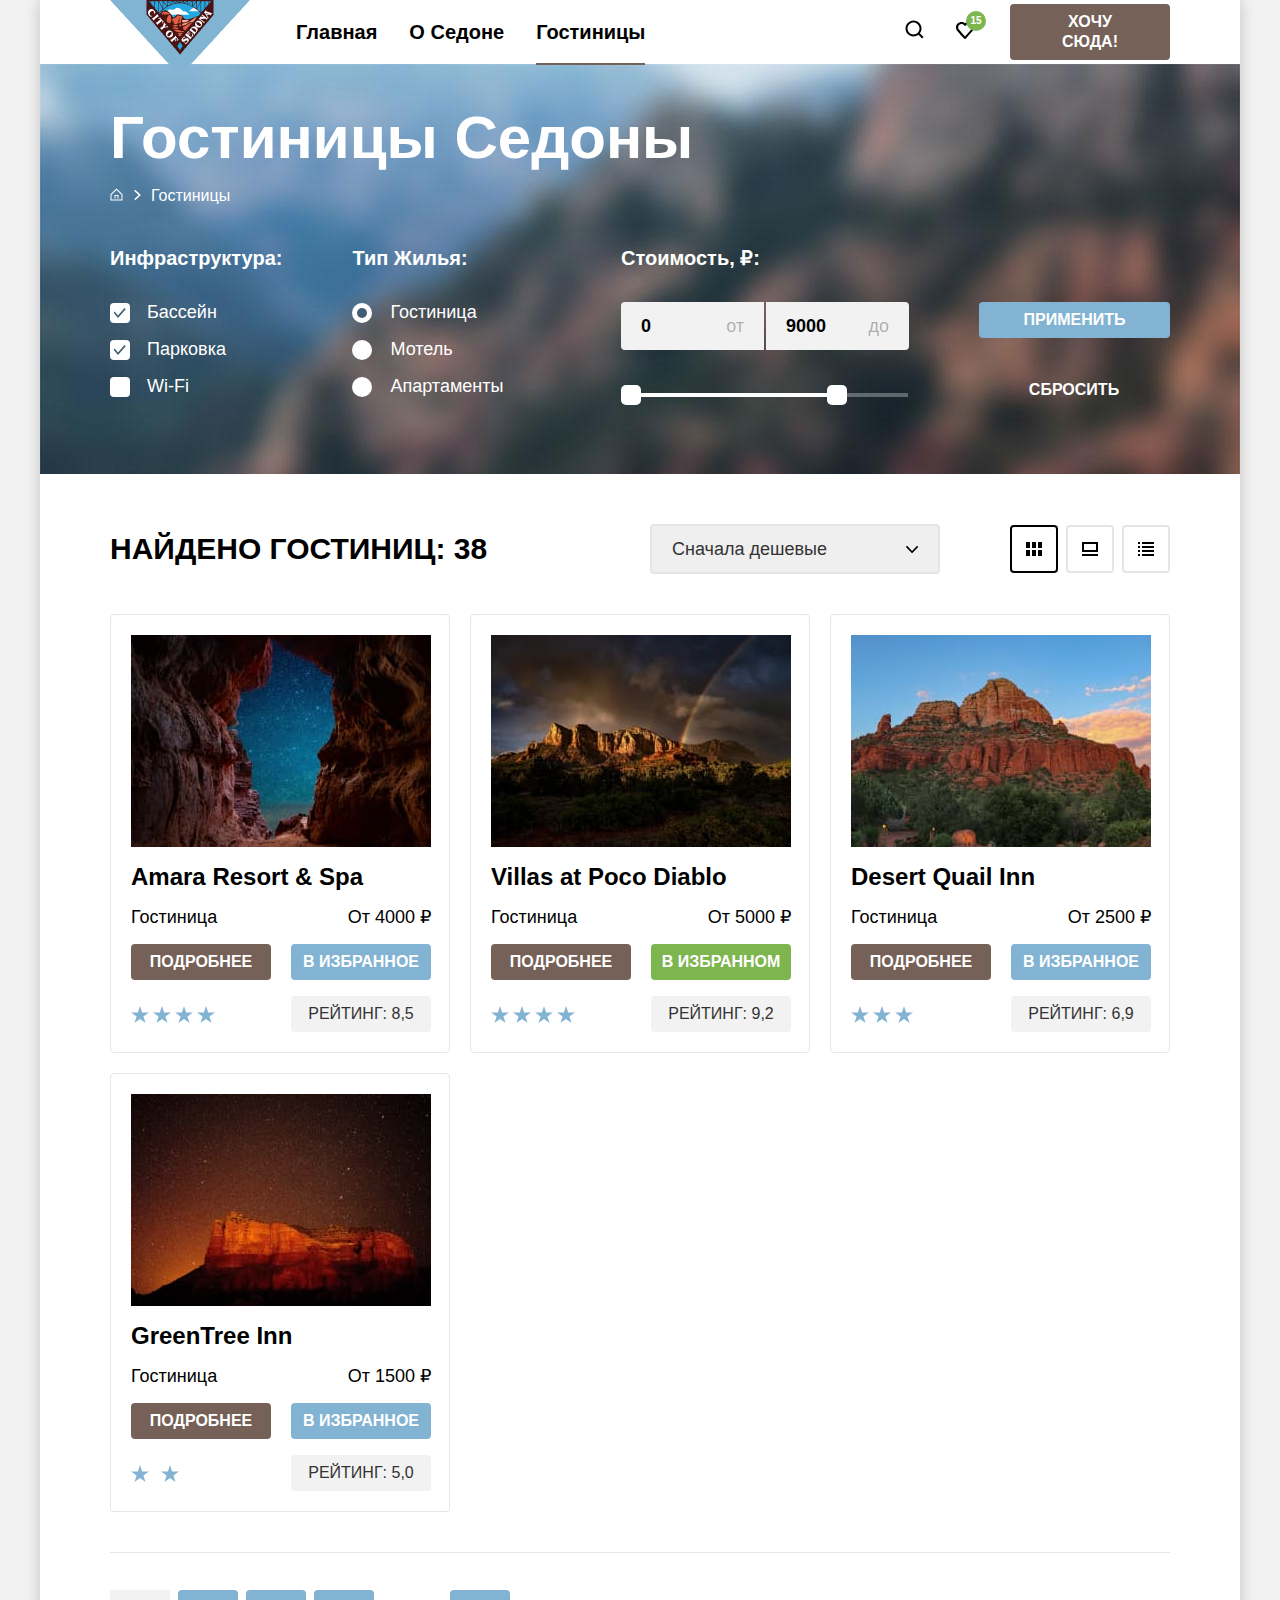
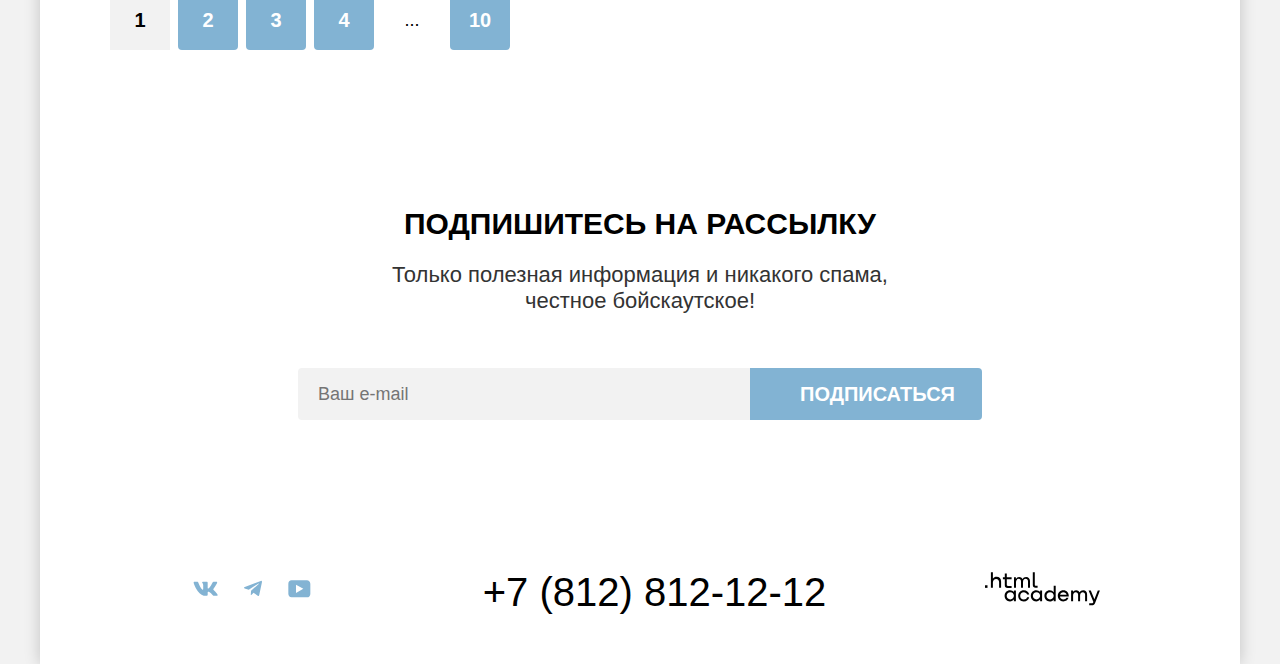
==== commit 386c2c16: "Правки 1 сделаны" ====
--- a/hotels.html
+++ b/hotels.html
@@ -88,11 +88,15 @@
                     <span class="control-mark"></span>
                     <span class="control-label">Бассейн</span>
                   </label>
+                </li>
+                <li class="catalog-filter-item">
                   <label class="control">
                     <input class="control-input" type="checkbox" name="parking" checked>
                     <span class="control-mark"></span>
                     <span class="control-label">Парковка</span>
                   </label>
+                </li>
+                <li class="catalog-filter-item">
                   <label class="control">
                     <input class="control-input" type="checkbox" name="wi-fi">
                     <span class="control-mark"></span>
@@ -111,11 +115,15 @@
                     <span class="control-mark"></span>
                     <span class="control-label">Гостиница</span>
                   </label>
+                </li>
+                <li class="catalog-filter-item">
                   <label class="control">
                     <input class="control-input" type="radio" name="hotels-group" value="motel">
                     <span class="control-mark"></span>
                     <span class="control-label">Мотель</span>
                   </label>
+                </li>
+                <li class="catalog-filter-item">
                   <label class="control">
                     <input class="control-input" type="radio" name="hotels-group" value="apartments">
                     <span class="control-mark"></span>
@@ -212,15 +220,6 @@
     </div>
     </section>
 
-      <!-- Еще можно так написать, кнопки переключения, верно? В чем различие?
-        <a href="#" class="button button-light">
-          <span class="visually-hidden">Показать список</span>
-        </a>
-        <a class="button" href="#">
-          <span class="visually-hidden">Показать карточки</span>
-        </a>
- -->
-
       <ul class="product-list">
         <li class="product-card">
           <a class="product-card-link" href="#">
@@ -321,14 +320,9 @@
         </button>
       </form>
     </section>
-
     </main>
 
-
-
-
     <footer class="main-footer" data-test="footer">
-      <div class="page-footer-container">
       <section class="footer-sotial-media">
         <h3 class="visually-hidden">Мы в социальных сетях</h3>
         <ul class="social-media" title="Ссылки на социальные сети">
@@ -362,24 +356,23 @@
       <section class="footer-contacts">
         <h3 class="visually-hidden">Контакты</h3>
         <a class="footer-phone" href="tel:+78128121212">+7 (812) 812-12-12</a>
-        <a class="logo-link-academy" href="https://htmlacademy.ru/intensive/htmlcss">
-          <svg width="115" height="34" viewBox="0 0 115 34" fill="none" xmlns="http://www.w3.org/2000/svg">
-            <path d="M0 13.2564V15.8564H2.5V13.2564H0Z" fill="black"/>
-            <path d="M11.6 4.85645C10 4.85645 8.8 5.55645 8 6.55645H7.9V0.356445H5.9V15.8564H7.9V10.5564C7.9 8.45645 9.2 6.95645 11.2 6.95645C13 6.95645 14.1 8.35645 14.1 10.1564V15.8564H16.1V9.75644C16.2 6.75644 14.3 4.85645 11.6 4.85645Z" fill="black"/>
-            <path d="M26.6 5.15645H21.8V1.45645H19.8V5.25645H17.9V7.25645H19.8V13.2564C19.8 14.9564 20.8 15.9564 22.5 15.9564H26.6V13.9564H22.9C22.2 13.9564 21.8 13.5564 21.8 12.8564V7.15645H26.6V5.15645Z" fill="black"/>
-            <path d="M41.1 4.95645C39.5 4.95645 38.2 5.75644 37.6 7.05645H37.5C36.9 5.85645 35.7 4.95645 34.1 4.95645C32.7 4.95645 31.6 5.75645 31 6.75645H30.9V5.15645H29V15.7564H31V10.3564C31 8.35645 32 6.85645 33.6 6.85645C35.1 6.85645 36 7.85645 36 9.45645V15.7564H38V10.1564C38 7.75645 39.4 6.85645 40.6 6.85645C42.1 6.85645 43 7.85645 43 9.45645V15.7564H45V9.25644C45.1 6.75644 43.6 4.95645 41.1 4.95645Z" fill="black"/>
-            <path d="M47.8 13.0564C47.8 14.7564 48.8 15.7564 50.6 15.7564H52.6V13.7564H50.9C50.2 13.7564 49.8 13.3564 49.8 12.6564V0.356445H47.8V13.0564Z" fill="black"/>
-            <path d="M28.9 20.0564C28 18.9564 26.7 18.2564 25 18.2564C21.9 18.2564 19.6 20.5564 19.6 23.8564C19.6 27.1564 21.9 29.4564 25 29.4564C26.8 29.4564 28 28.6564 28.8 27.5564H28.9V29.1564H30.9V18.5564H28.9V20.0564ZM25.3 27.4564C23.1 27.4564 21.7 25.8564 21.7 23.8564C21.7 21.8564 23.1 20.2564 25.3 20.2564C27.5 20.2564 28.9 21.8564 28.9 23.8564C28.9 25.7564 27.5 27.4564 25.3 27.4564Z" fill="black"/>
-            <path d="M44.2 22.3564C43.7 19.9564 41.6 18.2564 38.8 18.2564C35.4 18.2564 33.2 20.7564 33.2 23.8564C33.2 26.9564 35.4 29.4564 38.8 29.4564C41.6 29.4564 43.7 27.6564 44.2 25.2564H42.1C41.7 26.5564 40.4 27.5564 38.8 27.5564C36.6 27.5564 35.2 25.9564 35.2 23.9564C35.2 21.9564 36.6 20.3564 38.8 20.3564C40.4 20.3564 41.6 21.3564 42.1 22.5564H44.2V22.3564Z" fill="black"/>
-            <path d="M55.1 20.0564C54.2 18.9564 52.9 18.2564 51.2 18.2564C48.1 18.2564 45.8 20.5564 45.8 23.8564C45.8 27.1564 48.1 29.4564 51.2 29.4564C53 29.4564 54.2 28.6564 55 27.5564H55.1V29.1564H57.1V18.5564H55.1V20.0564ZM51.5 27.4564C49.3 27.4564 47.9 25.8564 47.9 23.8564C47.9 21.8564 49.3 20.2564 51.5 20.2564C53.7 20.2564 55.1 21.8564 55.1 23.8564C55.1 25.7564 53.6 27.4564 51.5 27.4564Z" fill="black"/>
-            <path d="M68.7 20.1564C67.8 19.0564 66.5 18.2564 64.8 18.2564C61.7 18.2564 59.4 20.5564 59.4 23.8564C59.4 27.1564 61.6 29.4564 64.8 29.4564C66.5 29.4564 67.8 28.6564 68.6 27.6564H68.7V29.1564H70.7V13.7564H68.7V20.1564ZM65.1 27.4564C62.9 27.4564 61.5 25.8564 61.5 23.8564C61.5 21.8564 62.9 20.2564 65.1 20.2564C67.3 20.2564 68.7 21.8564 68.7 23.8564C68.6 25.8564 67.2 27.4564 65.1 27.4564Z" fill="black"/>
-            <path d="M78.3 18.2564C75 18.2564 72.8 20.7564 72.8 23.8564C72.8 26.8564 74.9 29.4564 78.3 29.4564C80.8 29.4564 82.8 28.1564 83.5 25.8564H81.4C80.9 26.8564 79.8 27.4564 78.4 27.4564C76.5 27.4564 75.1 26.1564 75 24.5564H83.8C84 20.9564 81.8 18.2564 78.3 18.2564ZM78.3 20.1564C80 20.1564 81.3 21.1564 81.6 22.7564H75.1C75.4 21.2564 76.6 20.1564 78.3 20.1564Z" fill="black"/>
-            <path d="M98.2 18.2564C96.6 18.2564 95.3 19.0564 94.6 20.2564H94.5C93.9 19.0564 92.7 18.2564 91.1 18.2564C89.7 18.2564 88.6 18.9564 88 20.0564V18.5564H86.1V29.1564H88.1V23.7564C88.1 21.7564 89.1 20.3564 90.7 20.2564C92.2 20.2564 93.1 21.2564 93.1 22.8564V29.1564H95.1V23.5564C95.1 21.1564 96.5 20.2564 97.7 20.2564C99.2 20.2564 100.1 21.2564 100.1 22.8564V29.1564H102.1V22.6564C102.2 20.0564 100.7 18.2564 98.2 18.2564Z" fill="black"/>
-            <path d="M109.4 27.3564L105.8 18.4564H103.6L108.4 30.0564C108.1 30.9564 107.7 31.2564 106.7 31.2564H104.2V33.2564H106.7C108.5 33.2564 109.5 32.4564 110.2 30.6564L114.9 18.4564H112.8L109.4 27.3564Z" fill="black"/>
-            </svg>
-        </a>
       </section>
-      </div>
+      <a class="logo-link-academy" href="https://htmlacademy.ru/intensive/htmlcss">
+        <svg width="115" height="34" viewBox="0 0 115 34" fill="none" xmlns="http://www.w3.org/2000/svg">
+          <path d="M0 13.2564V15.8564H2.5V13.2564H0Z" fill="black"/>
+          <path d="M11.6 4.85645C10 4.85645 8.8 5.55645 8 6.55645H7.9V0.356445H5.9V15.8564H7.9V10.5564C7.9 8.45645 9.2 6.95645 11.2 6.95645C13 6.95645 14.1 8.35645 14.1 10.1564V15.8564H16.1V9.75644C16.2 6.75644 14.3 4.85645 11.6 4.85645Z" fill="black"/>
+          <path d="M26.6 5.15645H21.8V1.45645H19.8V5.25645H17.9V7.25645H19.8V13.2564C19.8 14.9564 20.8 15.9564 22.5 15.9564H26.6V13.9564H22.9C22.2 13.9564 21.8 13.5564 21.8 12.8564V7.15645H26.6V5.15645Z" fill="black"/>
+          <path d="M41.1 4.95645C39.5 4.95645 38.2 5.75644 37.6 7.05645H37.5C36.9 5.85645 35.7 4.95645 34.1 4.95645C32.7 4.95645 31.6 5.75645 31 6.75645H30.9V5.15645H29V15.7564H31V10.3564C31 8.35645 32 6.85645 33.6 6.85645C35.1 6.85645 36 7.85645 36 9.45645V15.7564H38V10.1564C38 7.75645 39.4 6.85645 40.6 6.85645C42.1 6.85645 43 7.85645 43 9.45645V15.7564H45V9.25644C45.1 6.75644 43.6 4.95645 41.1 4.95645Z" fill="black"/>
+          <path d="M47.8 13.0564C47.8 14.7564 48.8 15.7564 50.6 15.7564H52.6V13.7564H50.9C50.2 13.7564 49.8 13.3564 49.8 12.6564V0.356445H47.8V13.0564Z" fill="black"/>
+          <path d="M28.9 20.0564C28 18.9564 26.7 18.2564 25 18.2564C21.9 18.2564 19.6 20.5564 19.6 23.8564C19.6 27.1564 21.9 29.4564 25 29.4564C26.8 29.4564 28 28.6564 28.8 27.5564H28.9V29.1564H30.9V18.5564H28.9V20.0564ZM25.3 27.4564C23.1 27.4564 21.7 25.8564 21.7 23.8564C21.7 21.8564 23.1 20.2564 25.3 20.2564C27.5 20.2564 28.9 21.8564 28.9 23.8564C28.9 25.7564 27.5 27.4564 25.3 27.4564Z" fill="black"/>
+          <path d="M44.2 22.3564C43.7 19.9564 41.6 18.2564 38.8 18.2564C35.4 18.2564 33.2 20.7564 33.2 23.8564C33.2 26.9564 35.4 29.4564 38.8 29.4564C41.6 29.4564 43.7 27.6564 44.2 25.2564H42.1C41.7 26.5564 40.4 27.5564 38.8 27.5564C36.6 27.5564 35.2 25.9564 35.2 23.9564C35.2 21.9564 36.6 20.3564 38.8 20.3564C40.4 20.3564 41.6 21.3564 42.1 22.5564H44.2V22.3564Z" fill="black"/>
+          <path d="M55.1 20.0564C54.2 18.9564 52.9 18.2564 51.2 18.2564C48.1 18.2564 45.8 20.5564 45.8 23.8564C45.8 27.1564 48.1 29.4564 51.2 29.4564C53 29.4564 54.2 28.6564 55 27.5564H55.1V29.1564H57.1V18.5564H55.1V20.0564ZM51.5 27.4564C49.3 27.4564 47.9 25.8564 47.9 23.8564C47.9 21.8564 49.3 20.2564 51.5 20.2564C53.7 20.2564 55.1 21.8564 55.1 23.8564C55.1 25.7564 53.6 27.4564 51.5 27.4564Z" fill="black"/>
+          <path d="M68.7 20.1564C67.8 19.0564 66.5 18.2564 64.8 18.2564C61.7 18.2564 59.4 20.5564 59.4 23.8564C59.4 27.1564 61.6 29.4564 64.8 29.4564C66.5 29.4564 67.8 28.6564 68.6 27.6564H68.7V29.1564H70.7V13.7564H68.7V20.1564ZM65.1 27.4564C62.9 27.4564 61.5 25.8564 61.5 23.8564C61.5 21.8564 62.9 20.2564 65.1 20.2564C67.3 20.2564 68.7 21.8564 68.7 23.8564C68.6 25.8564 67.2 27.4564 65.1 27.4564Z" fill="black"/>
+          <path d="M78.3 18.2564C75 18.2564 72.8 20.7564 72.8 23.8564C72.8 26.8564 74.9 29.4564 78.3 29.4564C80.8 29.4564 82.8 28.1564 83.5 25.8564H81.4C80.9 26.8564 79.8 27.4564 78.4 27.4564C76.5 27.4564 75.1 26.1564 75 24.5564H83.8C84 20.9564 81.8 18.2564 78.3 18.2564ZM78.3 20.1564C80 20.1564 81.3 21.1564 81.6 22.7564H75.1C75.4 21.2564 76.6 20.1564 78.3 20.1564Z" fill="black"/>
+          <path d="M98.2 18.2564C96.6 18.2564 95.3 19.0564 94.6 20.2564H94.5C93.9 19.0564 92.7 18.2564 91.1 18.2564C89.7 18.2564 88.6 18.9564 88 20.0564V18.5564H86.1V29.1564H88.1V23.7564C88.1 21.7564 89.1 20.3564 90.7 20.2564C92.2 20.2564 93.1 21.2564 93.1 22.8564V29.1564H95.1V23.5564C95.1 21.1564 96.5 20.2564 97.7 20.2564C99.2 20.2564 100.1 21.2564 100.1 22.8564V29.1564H102.1V22.6564C102.2 20.0564 100.7 18.2564 98.2 18.2564Z" fill="black"/>
+          <path d="M109.4 27.3564L105.8 18.4564H103.6L108.4 30.0564C108.1 30.9564 107.7 31.2564 106.7 31.2564H104.2V33.2564H106.7C108.5 33.2564 109.5 32.4564 110.2 30.6564L114.9 18.4564H112.8L109.4 27.3564Z" fill="black"/>
+          </svg>
+      </a>
     </footer>
 
   </div>
--- a/styles/styles.css
+++ b/styles/styles.css
@@ -40,7 +40,6 @@
 	background-color: #ffffff;
 	box-shadow: 0 0 15px 0 rgba(0, 0, 0, 0.2);
 }
-
 
 .visually-hidden {
   position: absolute;
@@ -52,7 +51,6 @@
   clip: rect(0 0 0 0);
   overflow: hidden;
 }
-
 
 .main-container {
 	flex-grow: 1;
@@ -135,21 +133,6 @@
 	margin-left: auto;
 }
 
-/* способ вставления иконки при помощи фонового изображения (не позволяет менять цвет этой иконки)
-.navigation-user .navigation-item:nth-child(1) .navigation-link {
-	background-image: url("../images/icon/icon-search.svg");
-	background-repeat: no-repeat;
-	background-position: center;
-	background-size: 18px 18px;
-}
-
-.navigation-user .navigation-item:nth-child(2) .navigation-link {
-	background-image: url("../images/icon/icon-favorites.svg");
-	background-repeat: no-repeat;
-	background-position: center;
-	background-size: 18px 18px;
-} */
-
 .button-want-here {
 	font-family: "PT Sans", sans-serif;
 	width: 160px;
@@ -189,8 +172,8 @@
 
 .first-screen {
 	background-image: url("../images/divider.png"), url("../images/index-background.jpg");
-	background-position: bottom; /*задаем по оси х и у*/
-	background-size: 100% auto, cover; /*задаем по оси х и у через запятую для каждой картинки*/
+	background-position: bottom;
+	background-size: 100% auto, cover;
 	background-repeat: no-repeat, no-repeat;
 	background-color: #7db54f;
 	color: #ffffff;
@@ -200,11 +183,6 @@
 	text-align: center;
 	padding: 50px 370px 82px;
 }
-
-/* более простая версия - отступы для картинки. но если вместо картинки захотят поставить что-то другое, то придется опять прописывать, а так уже минимально готовые чтобы вертска не поломалась
-.image-welcome {
-	margin: 51px 371px 82px 371px;
-} */
 
 .image-welcome,
 .advantage-img {
@@ -267,7 +245,6 @@
 	flex-wrap: wrap;
 	list-style: none;
 }
-
 
 .adnantages-item {
 	width: 400px;
@@ -287,7 +264,6 @@
 	padding: 70px 85px;
 	height: 100%;
 }
-
 
 .advantages-item-img-text {
 	flex-direction: column;
@@ -388,6 +364,9 @@
 .search-hotels {
 	text-align: center;
 	padding: 96px 304px;
+  display: flex;
+  flex-direction: column;
+  align-items: center;
 	}
 
 .button-search {
@@ -397,7 +376,6 @@
 	border: 2px solid #756157;
 	border-radius: 4px;
 	padding: 6px 20px;
-	margin-top: 54px;
 	font-family: "PT Sans", sans-serif;
 	font-size: 20px;
 	line-height: 36px;
@@ -405,6 +383,8 @@
 	color: #ffffff;
 	text-transform: uppercase;
 	cursor: pointer;
+  margin-top: 54px;
+  text-decoration: none;
 }
 
 .newsletter {
@@ -427,12 +407,11 @@
 	display: flex;
 }
 
-
 .mail-field {
 	width: 452px;
 	height: 52px;
 	background-color: #ffffff;
-	border-radius: 4px 0px 0px 4px;
+	border-radius: 4px 0 0 4px;
 	border-color: #ffffff;
 	margin-top: 54px;
 	font-family: "PT Sans", sans-serif;
@@ -448,7 +427,7 @@
 	width: 452px;
 	height: 52px;
 	background-color: #f2f2f2;
-	border-radius: 4px 0px 0px 4px;
+	border-radius: 4px 0 0 4px;
 	border-color: #f2f2f2;
 	margin-top: 54px;
 	font-family: "PT Sans", sans-serif;
@@ -464,9 +443,8 @@
 	width: 232px;
 	height: 52px;
 	background-color: #82b3d3;
-	border-radius: 0px 4px 4px 0px;
+	border-radius: 0 4px 4px 0;
 	border-color: #82b3d3;
-	padding: 8px 50px;
 	margin-top: 54px;
 	font-family: "PT Sans", sans-serif;
 	font-size: 20px;
@@ -479,31 +457,32 @@
 	cursor: pointer;
 }
 
-
 .letter {
 	color: #ffffff;
 }
-
 
 .main-footer {
 	padding: 25px 70px 30px;
-}
-
-.page-footer-container {
-	display: flex;
+  display: flex;
 	width: 1060px;
   margin: 0 auto;
 	justify-content: space-between;
 	align-items: center;
 }
 
+/* .page-footer-container {
+	display: flex;
+	width: 1060px;
+  margin: 0 auto;
+	justify-content: space-between;
+	align-items: center;
+} */
 
 .social-media {
 	display: flex;
 	list-style: none;
-	padding: 0px;
-}
-
+	padding: 0;
+}
 
 .social-link {
 	background-repeat: no-repeat;
@@ -521,7 +500,6 @@
 }
 
 .footer-phone {
-	width: 330px;
 	font-size: 40px;
 	line-height: 40px;
 	font-weight: 400;
@@ -529,7 +507,8 @@
 	text-transform: uppercase;
 	text-decoration: none;
 	color: #000000;
-  margin-right: 232px;
+  padding: 0 50px;
+  display: block;
 }
 
 .footer-phone:hover,
@@ -543,19 +522,6 @@
 .navigation-link:active {
 	opacity: 30%;
 	color: rgba(117, 97, 87, 0.3);
-}
-
-/* для всех ссылок телефонов на сайте
-	a[href^="tel:"]:hover {
-  font-size: 40px;
-  line-height: 40px;
-  text-decoration: none;
-  color: #756157;
-} */
-
-
-.logo-link-academy {
-	margin-left: auto;
 }
 
 .logo-link-academy:hover path{
@@ -575,9 +541,6 @@
   width: 100%;
   height: 100%;
   background-color: rgba(242, 242, 242, 0.8);
-  /* background-color: #f2f2f2;
-  opacity: 80%;
-  можно еще так записать перекрытие цвета на прозрачность*/
 }
 
 .modal {
@@ -775,7 +738,6 @@
   text-transform: none;
   padding: 15px 18px;
   border-radius: 10px;
-  display: block;
   width: 256px;
   box-shadow: 0 15px 30px 0 #333333;
   position: absolute;
@@ -859,7 +821,6 @@
 	background-color: rgba(117, 97, 87, 0.3);
 }
 
-/* скрывает модальное окно на главной странице */
 .modal-container-close {
   display: none;
 }
@@ -959,7 +920,6 @@
 .control {
 	position: relative;
 	display: block;
-	padding-bottom: 18px;
 	cursor: pointer;
   }
 
@@ -971,9 +931,12 @@
   opacity: 30%;
 }
 
-
-.control:last-child {
-	padding-bottom: 0px;
+.catalog-filter-item {
+  padding-bottom: 16px;
+}
+
+.catalog-filter-item:last-child {
+	padding-bottom: 0;
 }
 
   .control-label {
@@ -1007,35 +970,6 @@
 	background-repeat: no-repeat;
   }
 
-/* способ добавления галочки - отрисованая галка
-.control-input[type="checkbox"]:checked + .control-mark::before {
-  position: absolute;
-  top: 12px;
-  left: 2px;
-  width: 7px;
-  height: 2px;
-  background-color: #3f5e72;
-  content: "";
-}
-
-.control-input[type="checkbox"]:checked + .control-mark::after {
-	position: absolute;
-	top: 9px;
-	right: 1px;
-	width: 14px;
-	height: 2px;
-	background-color: #3f5e72;
-	content: "";
-  }
-
-.control-input[type="checkbox"]:checked + .control-mark::before {
-	transform: rotate(45deg);
-  }
-
-  .control-input[type="checkbox"]:checked + .control-mark::after {
-	transform: rotate(-45deg);
-  } */
-
 .control-input[type="radio"] + .control-mark {
 	border-radius: 50%;
   }
@@ -1075,7 +1009,6 @@
     transition: background-color 0.4s ease;
 }
 
-
 .range-input:hover,
 .range-input:focus-visible {
   background-color: #e6e6e6;
@@ -1160,7 +1093,6 @@
 
 .button-filter {
 	font-family: "PT Sans", sans-serif;
-	background-color: #82b3d3;
 	text-transform: uppercase;
 	font-size: 16px;
 	line-height: 20px;
@@ -1184,11 +1116,10 @@
 	font-weight: 700;
 	text-align: center;
 	color: #ffffff;
-	background-color: transparent;
 	cursor: pointer;
 	border: none;
 	border-radius: 4px;
-	background-color: none;
+  background-color: transparent;
 	width: 190px;
 	height: 40px;
 	padding: 0;
@@ -1259,7 +1190,7 @@
 	column-gap: 8px;
 	list-style: none;
 	align-items: center;
-	padding-inline-start: 0px;
+	padding-inline-start: 0;
 	margin: 0;
 }
 
@@ -1272,7 +1203,7 @@
 	width: 48px;
 	height: 48px;
 	align-items: center;
-	outline: none; /*убирает браузерное выделение табом*/
+	outline: none;
 }
 
 .view-button-current {
@@ -1292,42 +1223,10 @@
 	width: 1060px;
 	display: flex;
 }
-
-
-
-/* способ сверстать список карточек на флексах
-.product-list {
-	display: flex;
-	flex-wrap: wrap;
-	width: 1060px;
-	margin: 0 70px;
-	padding: 0;
-}
-
-.product-card {
-	width: 340px;
-	min-height: 438px;
-	border: 1px solid;
-	border-radius: 4px;
-	border-color: #e6e6e6;
-	display: flex;
-	flex-wrap: wrap;
-	margin-right: 20px;
-	margin-bottom: 20px;
-	padding: 20px;
-}
-
-.product-card:nth-child(3n) {
-	margin-right: 0;
-} */
-
 
 .product-list {
 	display: grid;
 	grid-template-columns: repeat(3, 340px);
-	/* разные вариации написания кода
-	grid-template-columns: repeat(3, 1fr);
-	grid-template-columns: 340px 340px 340px; */
 	gap: 20px;
 	list-style: none;
 	width: 1060px;
@@ -1418,7 +1317,6 @@
 	background-color: #7db54f;
 }
 
-
 .product-card-stars {
 	width: 100%;
 	height: 17px;
@@ -1447,7 +1345,6 @@
 	width: 18px;
 }
 
-
 .product-card-rating {
 	background-color: #f2f2f2;
 	text-transform: uppercase;
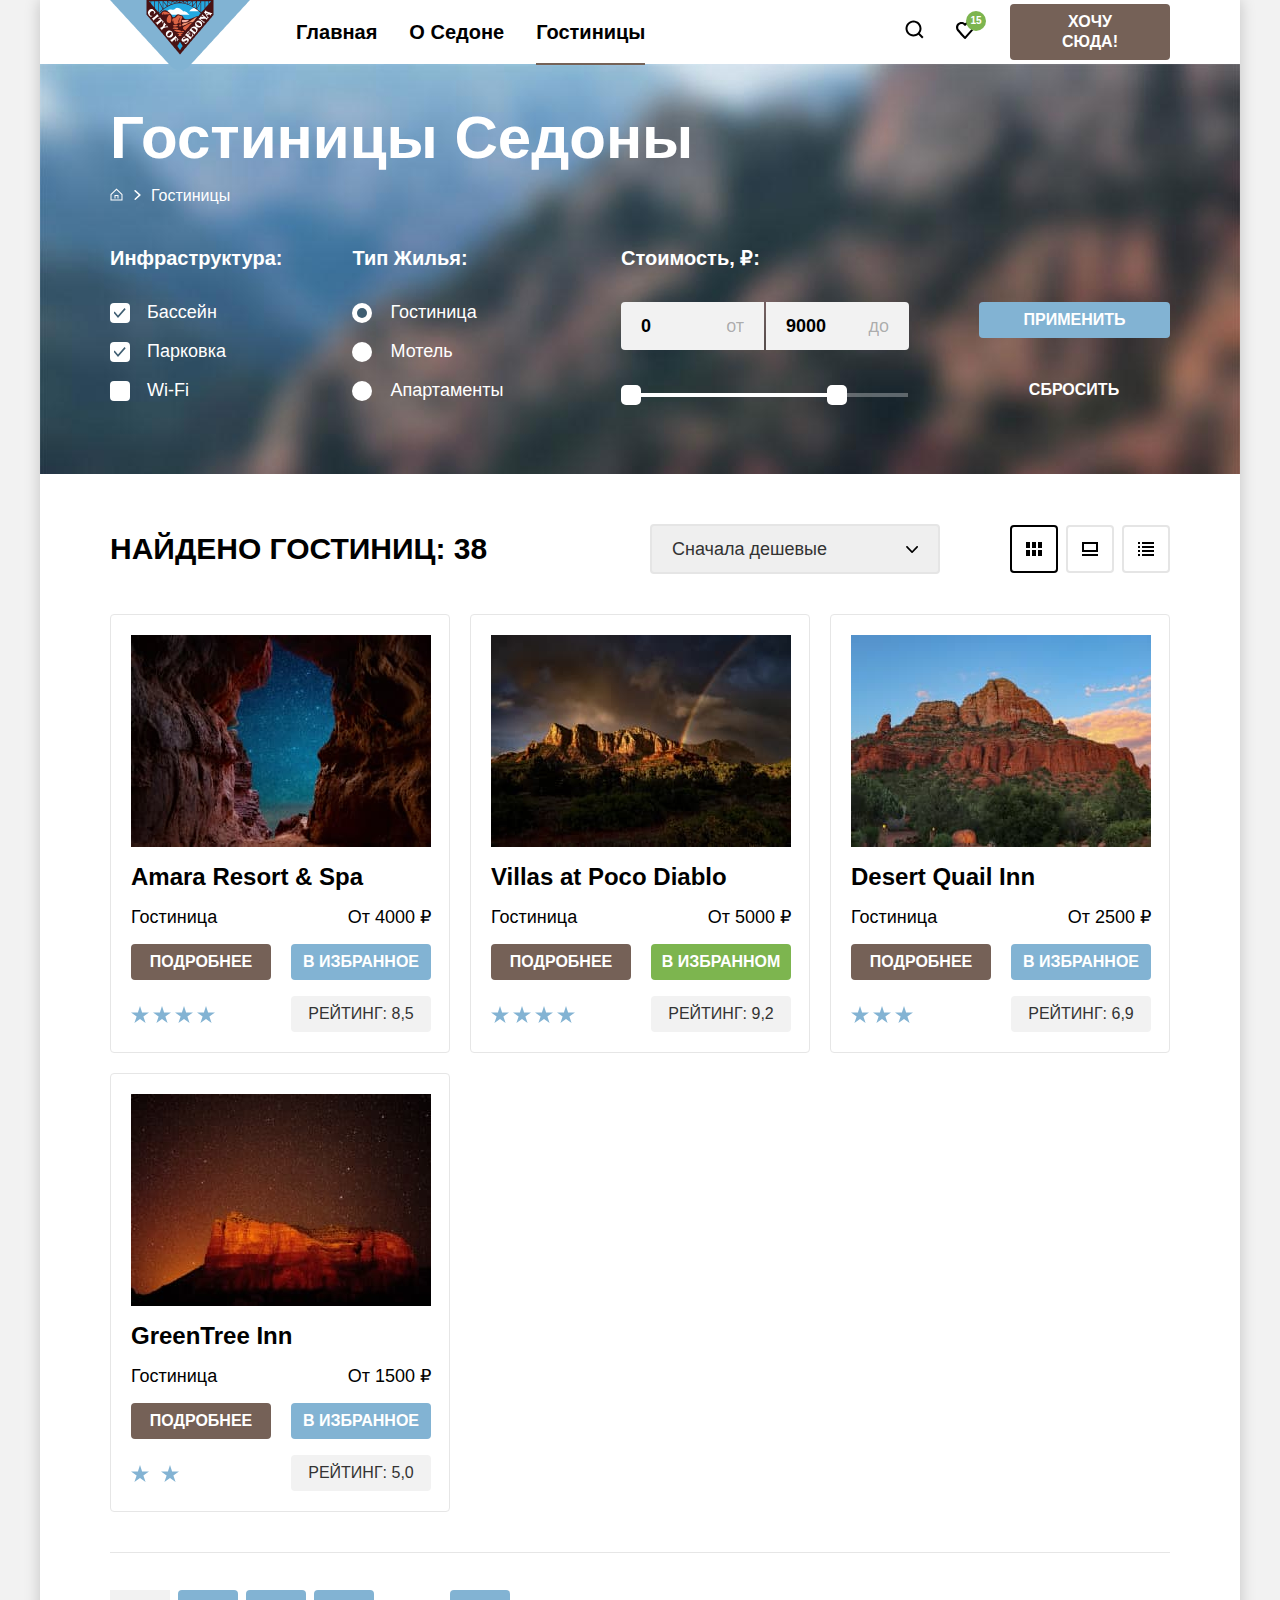
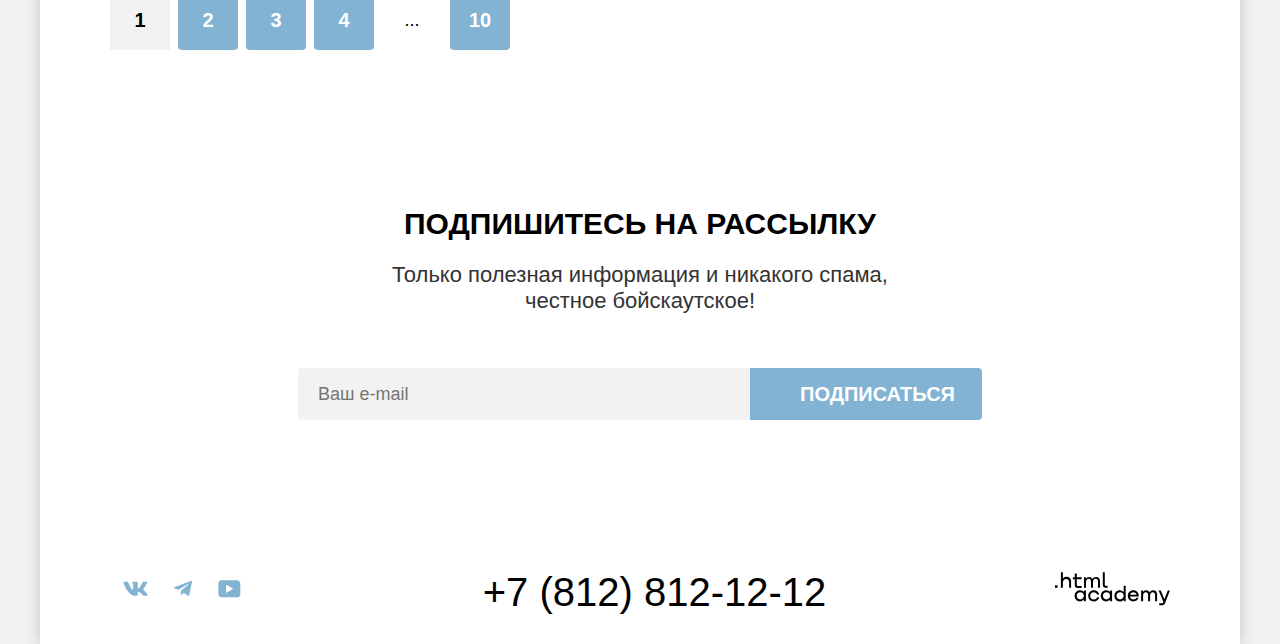
==== commit 60af22f5: "Merge pull request #5 from kretovadar/master" ====
--- a/hotels.html
+++ b/hotels.html
@@ -5,7 +5,8 @@
     <meta charset="utf-8">
     <title>HTML Academy: Седона</title>
     <link rel="stylesheet" href="styles/styles.css">
-    <link rel="icon" href="favicon-sedona.png" sizes="32x32">
+    <link rel="icon" href="favicon.ico" sizes="32x32">
+    <link rel="icon" type="image/png" href="images/favicon.png" sizes="32x32">
   </head>
 
   <body>
@@ -223,7 +224,7 @@
       <ul class="product-list">
         <li class="product-card">
           <a class="product-card-link" href="#">
-            <img class="product-card-image" src="images/hotels/AmaraResort.jpg" width="300" height="212"
+            <img class="product-card-image" src="images/hotels/amara-resort.jpg" width="300" height="212"
               alt="Звездное небо в ущелье">
           </a>
           <a class="product-card-link" href="#">
@@ -239,7 +240,7 @@
 
         <li class="product-card">
           <a class="product-card-link" href="#">
-            <img class="product-card-image" src="images/hotels/PocoDiablo.jpg" width="300" height="212"
+            <img class="product-card-image" src="images/hotels/poco-diablo.jpg" width="300" height="212"
               alt="Горы на фоне ночного неба">
           </a>
           <a class="product-card-link" href="#">
@@ -255,7 +256,7 @@
 
         <li class="product-card">
           <a class="product-card-link" href="#">
-            <img class="product-card-image" src="images/hotels/DesertQuail.jpg" width="300" height="212"
+            <img class="product-card-image" src="images/hotels/desert-quail.jpg" width="300" height="212"
               alt="Горы на фоне дневного неба">
           </a>
           <a class="product-card-link" href="#">
@@ -271,7 +272,7 @@
 
         <li class="product-card">
           <a class="product-card-link" href="#">
-            <img class="product-card-image" src="images/hotels/GreenTree.jpg" width="300" height="212"
+            <img class="product-card-image" src="images/hotels/green-tree.jpg" width="300" height="212"
               alt="Горы на фоне заката">
           </a>
           <a class="product-card-link" href="#">
@@ -313,6 +314,7 @@
       <p class="text-about text-about-news">Подпишитесь на рассылку</p>
       <p class="text-reasons">Только полезная информация и никакого спама, <br>честное бойскаутское!</p>
       <form class="newsletter-form" action="https://echo.htmlacademy.ru/" method="post">
+        <label class="visually-hidden" for="newsletter-email">E-mail</label>
         <input class="mail-field-white" type="email" name="newsletter-email" id="newsletter-email" placeholder="Ваш e-mail"
           required>
         <button class="newsletter-button blue-button" type="submit">
--- a/styles/styles.css
+++ b/styles/styles.css
@@ -14,8 +14,10 @@
 	font-display: swap;
 }
 
-* {
-	box-sizing: border-box;
+*,
+*::before,
+*::after {
+  box-sizing: border-box;
 }
 
 html {
@@ -344,16 +346,32 @@
 	padding: 81px 85px;
 }
 
-.services-pic{
-	height: 76px;
-	object-fit: contain;
-	margin-bottom: 24px;
+.services-item:nth-child(1) {
+  background-image: url(../images/icon/icon-home.svg);
+  background-repeat: no-repeat;
+  background-size: auto;
+  background-position: center 81px;
+}
+
+.services-item:nth-child(2) {
+  background-image: url(../images/icon/icon-food.svg);
+  background-repeat: no-repeat;
+  background-size: auto;
+  background-position: center 81px;
+}
+
+.services-item:nth-child(3) {
+  background-image: url(../images/icon/icon-gift.svg);
+  background-repeat: no-repeat;
+  background-size: auto;
+  background-position: center 81px;
 }
 
 .services-title {
 	margin: 0;
 	text-transform: uppercase;
 	margin-bottom: 35px;
+  padding-top: 105px;
 }
 
 .services-description {
@@ -462,7 +480,7 @@
 }
 
 .main-footer {
-	padding: 25px 70px 30px;
+	padding: 25px 0 10px;
   display: flex;
 	width: 1060px;
   margin: 0 auto;
@@ -513,7 +531,7 @@
 
 .footer-phone:hover,
 .navigation-link:hover,
-.navigation-link:hover svg path  {
+.navigation-link:hover path  {
   color: #756157;
 	fill: #756157;
 }
@@ -932,7 +950,7 @@
 }
 
 .catalog-filter-item {
-  padding-bottom: 16px;
+  padding-bottom: 18px;
 }
 
 .catalog-filter-item:last-child {
@@ -965,7 +983,7 @@
 	transform: translate(-50%, -50%);
 	width: 13px;
 	height: 10px;
-	background-image: url("../images/galka.svg");
+	background-image: url("../images/check-mark.svg");
 	background-position: center;
 	background-repeat: no-repeat;
   }
@@ -1007,6 +1025,8 @@
     background-color: #f2f2f2;
     border: none;
     transition: background-color 0.4s ease;
+		appearance: none;
+		-moz-appearance: textfield;
 }
 
 .range-input:hover,
@@ -1016,7 +1036,8 @@
 
 .range-input::-webkit-outer-spin-button,
 .range-input::-webkit-inner-spin-button {
-  appearance: none;
+  -webkit-appearance: none;
+          appearance: none;
   margin: 0;
 }
 
@@ -1175,7 +1196,8 @@
   background-image: url("../images/arrow-down.svg");
   background-repeat: no-repeat;
   background-position: right 20px center;
-  appearance: none;
+  -webkit-appearance: none;
+          appearance: none;
   padding-right: 48px;
 }
 
